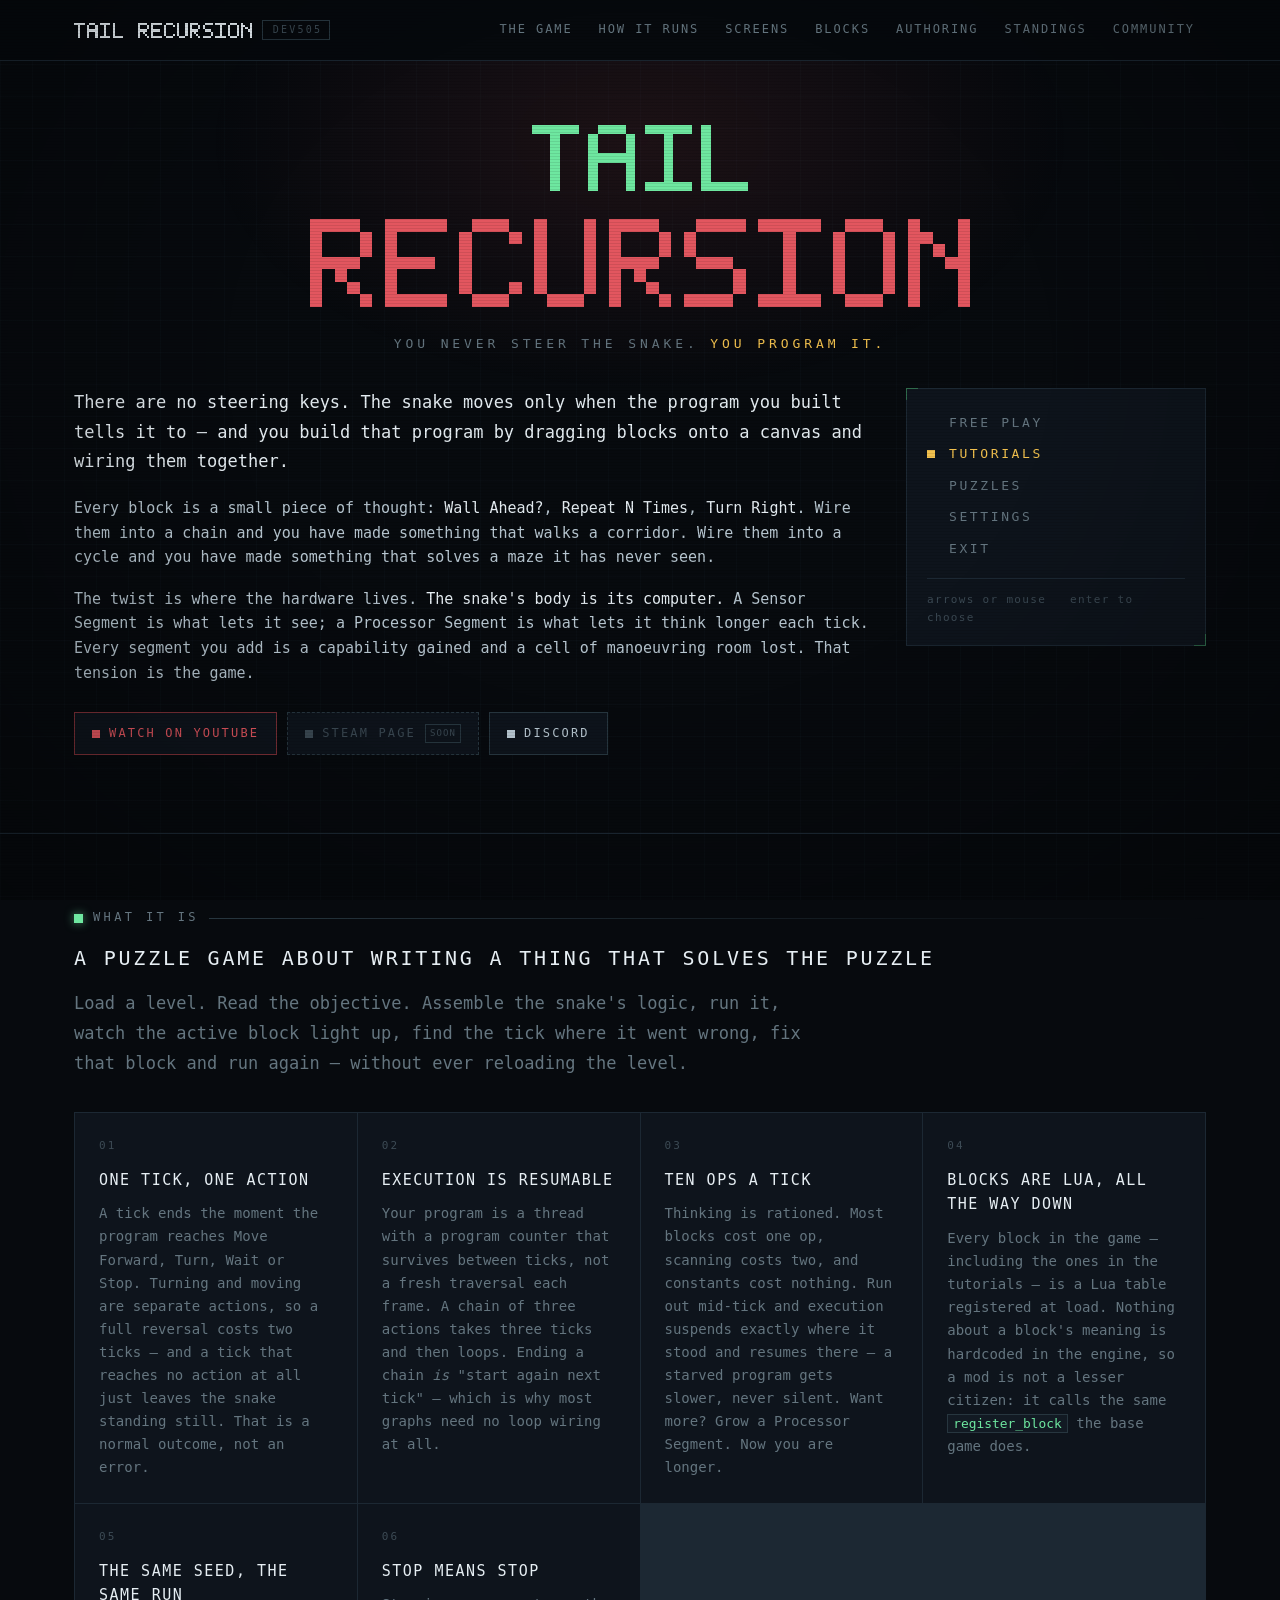
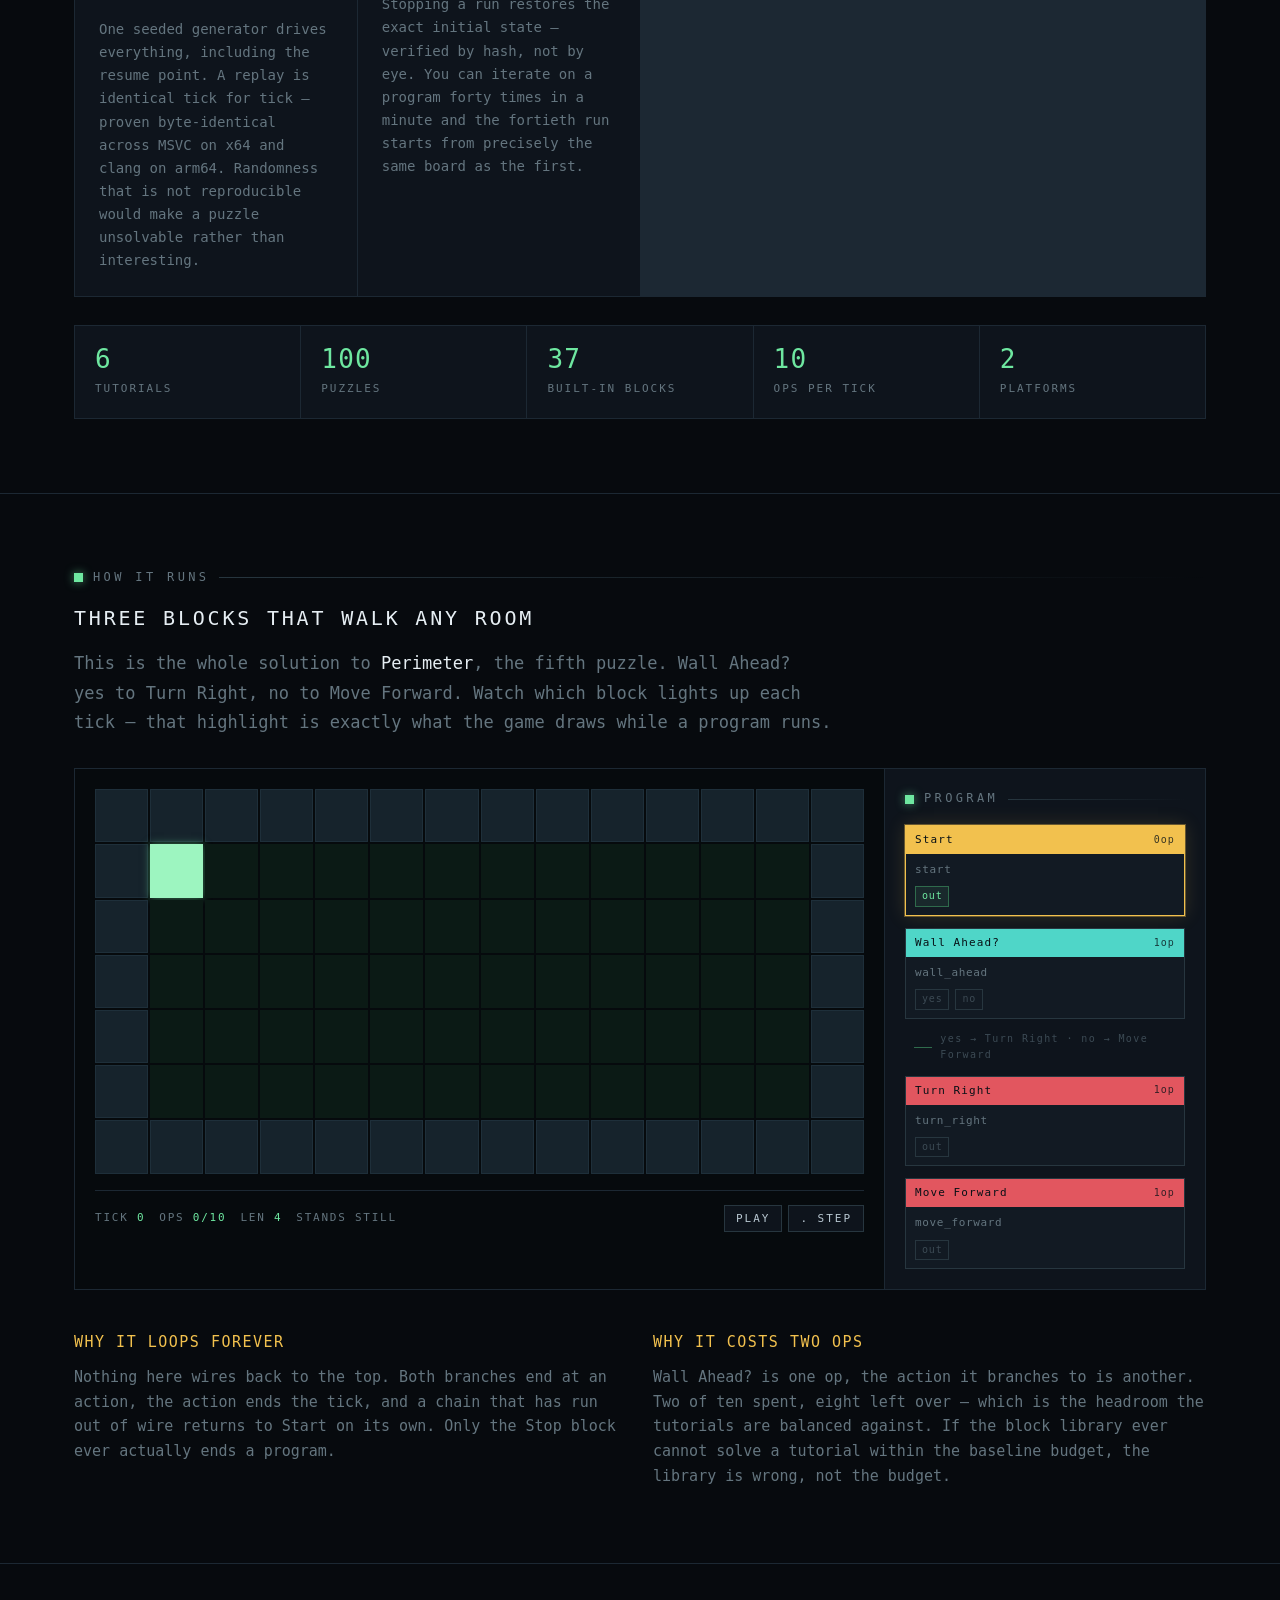
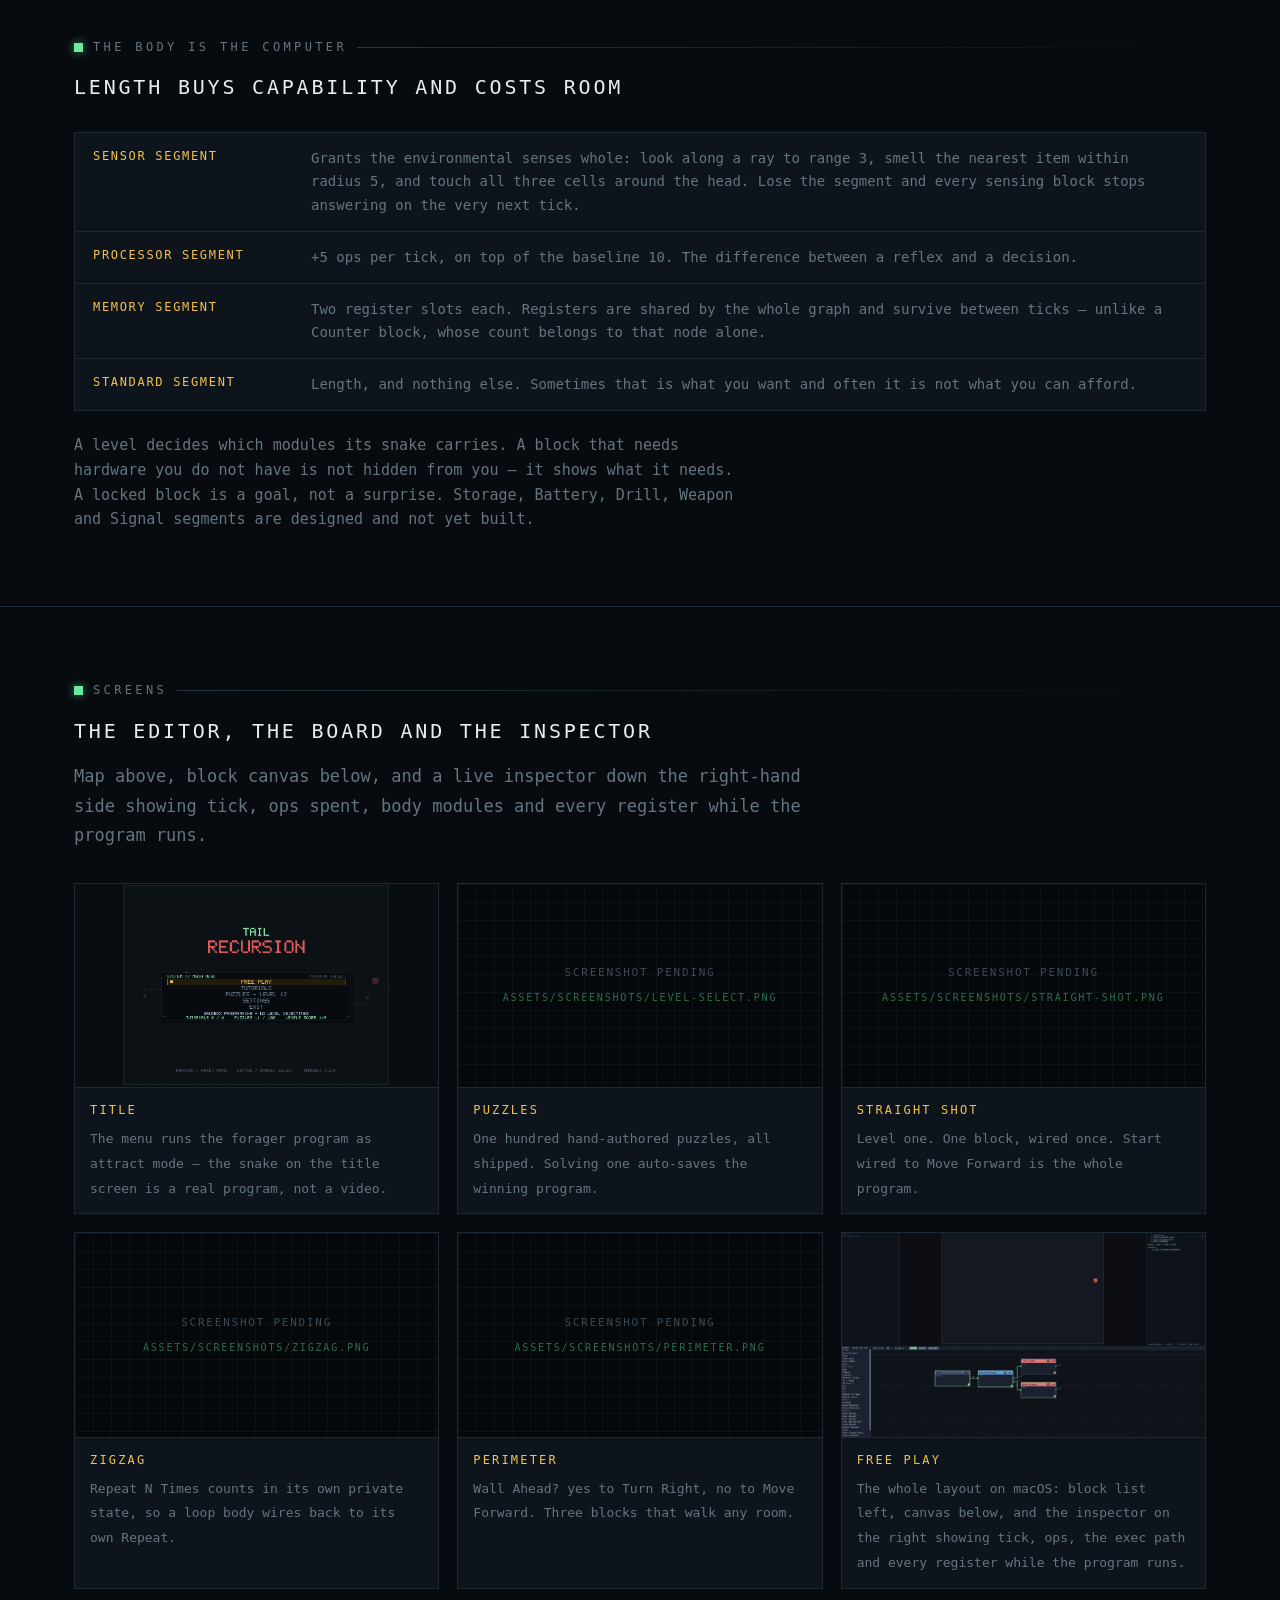
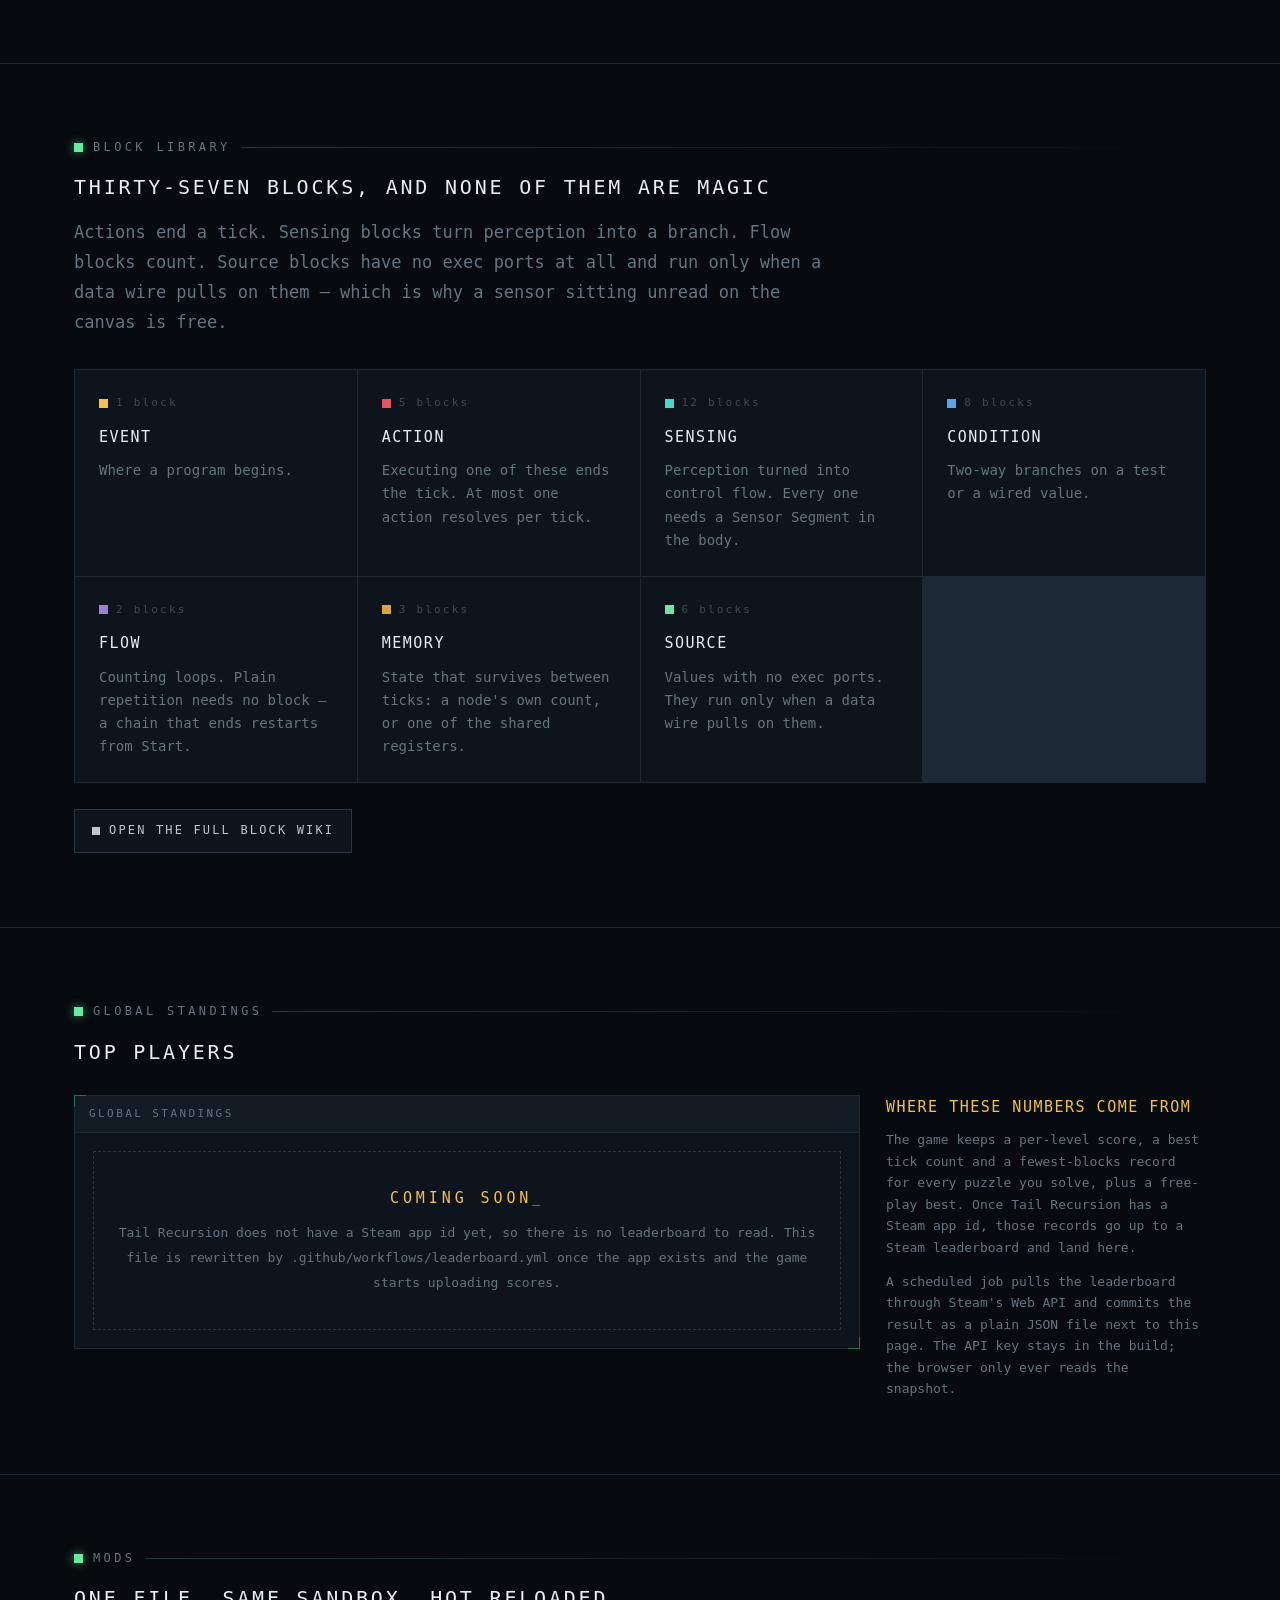
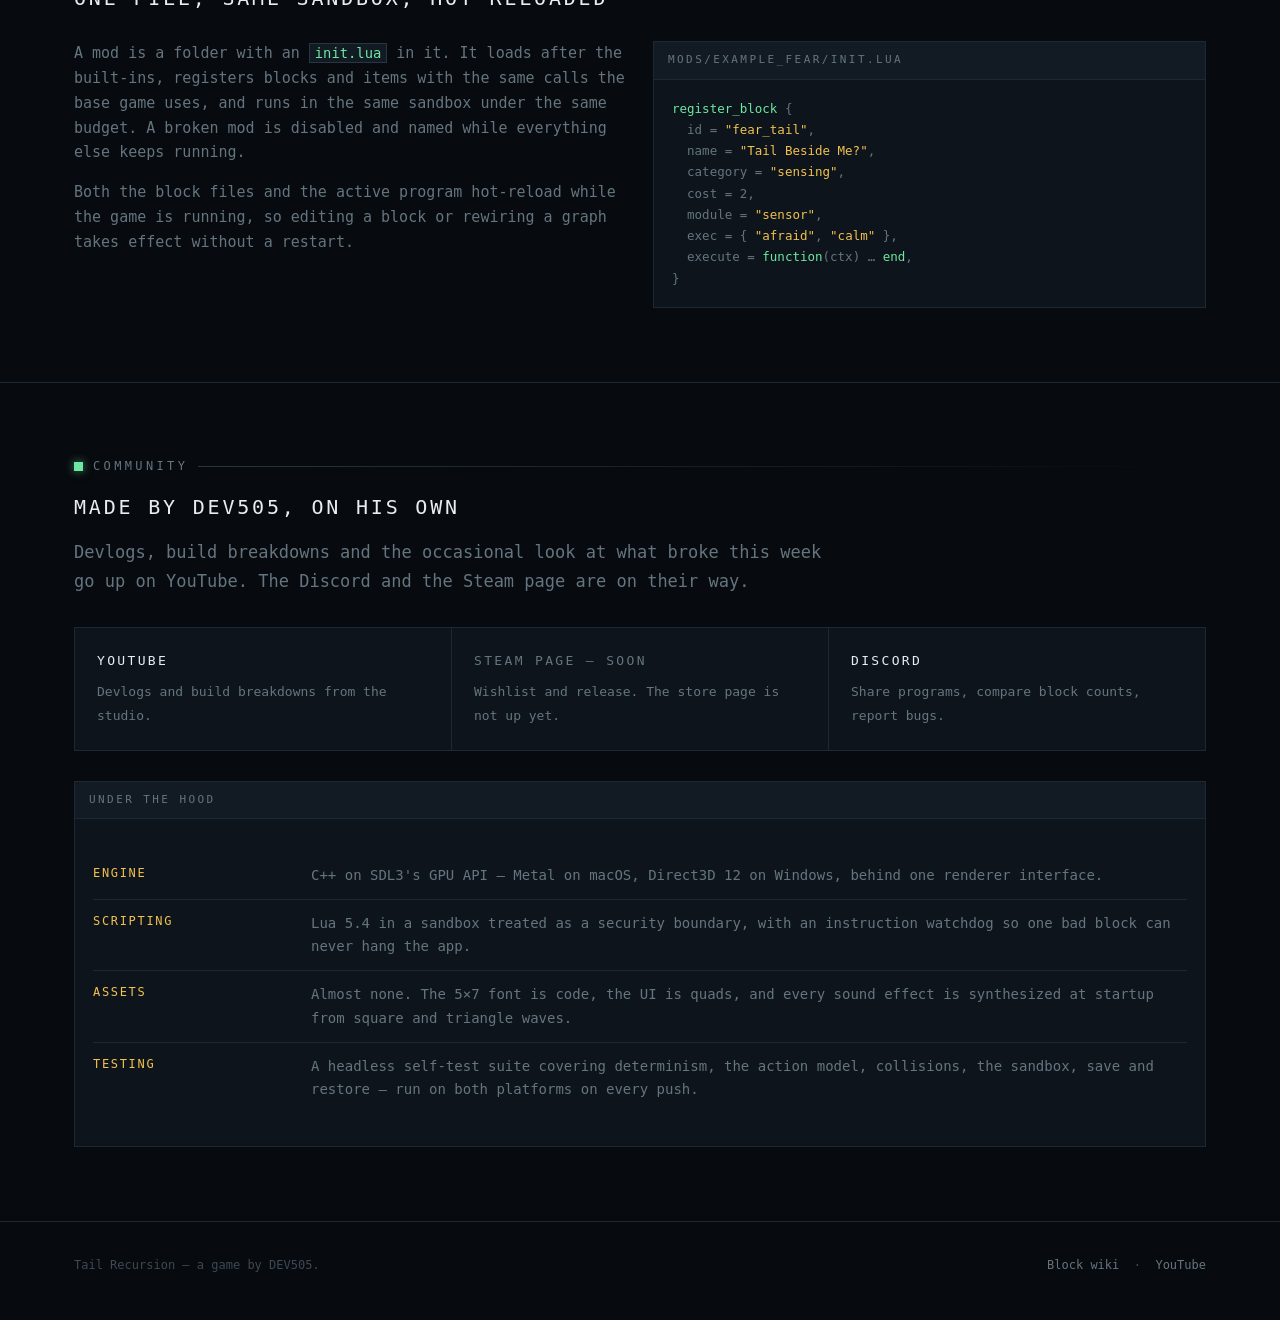
==== index.html @ 4d847df4 "Tail Recursion website Static site for the game, deployable to GitHub Pages with no build step.  - i" ====
<!doctype html>
<html lang="en">
<head>
<meta charset="utf-8">
<meta name="viewport" content="width=device-width, initial-scale=1">
<title>Tail Recursion — a snake game where you never steer</title>
<meta name="description" content="Tail Recursion is a grid puzzle game where you never steer the snake. You wire its program from blocks and it executes one tick at a time. 6 tutorials, 100 puzzles, free play. By DEV505.">
<meta name="theme-color" content="#070a0e">
<meta name="author" content="DEV505">

<meta property="og:type" content="website">
<meta property="og:site_name" content="Tail Recursion">
<meta property="og:locale" content="en">
<meta property="og:title" content="Tail Recursion">
<meta property="og:description" content="You never steer the snake. You program it — and its body is the computer that runs the program.">
<meta name="twitter:card" content="summary_large_image">
<meta name="twitter:title" content="Tail Recursion">
<meta name="twitter:description" content="You never steer the snake. You program it — and its body is the computer that runs the program.">

<!-- Canonical URL, og:url and JSON-LD are written by tools/build-seo.mjs at
     deploy time, from the URL GitHub Pages actually publishes to. -->
<!-- seo:start --><!-- seo:end -->

<link rel="icon" href="favicon.ico" sizes="16x16 32x32 48x48">
<link rel="apple-touch-icon" href="assets/icon-180.png">
<link rel="manifest" href="site.webmanifest">
<link rel="stylesheet" href="assets/css/site.css">
</head>
<body>

<a class="skip" href="#main">Skip to content</a>

<header class="top">
  <div class="wrap">
    <a class="brand" href="index.html" aria-label="Tail Recursion — home">
      <svg id="brandmark" role="img" aria-label="Tail Recursion"></svg>
      <span class="tag">DEV505</span>
    </a>
    <button class="menu-btn" id="menu-btn" aria-expanded="false" aria-controls="nav">MENU</button>
    <nav class="nav" id="nav">
      <a href="#game">The Game</a>
      <a href="#run">How It Runs</a>
      <a href="#screens">Screens</a>
      <a href="wiki.html">Blocks</a>
      <a href="authoring.html">Authoring</a>
      <a href="#standings">Standings</a>
      <a href="#community">Community</a>
    </nav>
  </div>
</header>

<main id="main">

<!-- ------------------------------------------------------------------ hero -->
<div class="hero">
  <div class="hero__glow"></div>
  <div class="wrap">
    <h1>
      <span class="vh">Tail Recursion — a snake game where you never steer</span>
      <svg class="wordmark" id="wordmark" aria-hidden="true"></svg>
    </h1>
    <p class="hero__tag">You never steer the snake. <span class="hl">You program it.</span></p>

    <div class="hero__grid">
      <div class="hero__pitch">
        <p class="lede">
          There are no steering keys. The snake moves only when the program you built
          tells it to — and you build that program by dragging blocks onto a canvas and
          wiring them together.
        </p>
        <p>
          Every block is a small piece of thought: <span class="hl">Wall Ahead?</span>,
          <span class="hl">Repeat N Times</span>, <span class="hl">Turn Right</span>. Wire them
          into a chain and you have made something that walks a corridor. Wire them into a
          cycle and you have made something that solves a maze it has never seen.
        </p>
        <p>
          The twist is where the hardware lives. <span class="hl">The snake's body is its
          computer.</span> A Sensor Segment is what lets it see; a Processor Segment is what
          lets it think longer each tick. Every segment you add is a capability gained and a
          cell of manoeuvring room lost. That tension is the game.
        </p>

        <div class="cta" id="cta"></div>
      </div>

      <aside class="panel panel--bracket attract" aria-label="Title screen menu">
        <ul id="attract-menu"></ul>
        <p class="attract__hint">arrows or mouse&nbsp;&nbsp;&nbsp;enter to choose</p>
      </aside>
    </div>
  </div>
</div>

<!-- ------------------------------------------------------------- the game -->
<section id="game">
  <div class="wrap">
    <p class="eyebrow">What it is</p>
    <h2>A puzzle game about writing a thing that solves the puzzle</h2>
    <p class="lede dim" style="max-width:74ch;margin-top:14px">
      Load a level. Read the objective. Assemble the snake's logic, run it, watch the active
      block light up, find the tick where it went wrong, fix that block and run again — without
      ever reloading the level.
    </p>

    <div class="cards" style="margin-top:34px">
      <article class="card">
        <span class="card__n">01</span>
        <h3>One tick, one action</h3>
        <p>
          A tick ends the moment the program reaches Move Forward, Turn, Wait or Stop. Turning
          and moving are separate actions, so a full reversal costs two ticks — and a tick that
          reaches no action at all just leaves the snake standing still. That is a normal
          outcome, not an error.
        </p>
      </article>
      <article class="card">
        <span class="card__n">02</span>
        <h3>Execution is resumable</h3>
        <p>
          Your program is a thread with a program counter that survives between ticks, not a
          fresh traversal each frame. A chain of three actions takes three ticks and then loops.
          Ending a chain <em>is</em> "start again next tick" — which is why most graphs need no
          loop wiring at all.
        </p>
      </article>
      <article class="card">
        <span class="card__n">03</span>
        <h3>Ten ops a tick</h3>
        <p>
          Thinking is rationed. Most blocks cost one op, scanning costs two, and constants cost
          nothing. Run out mid-tick and execution suspends exactly where it stood and resumes
          there — a starved program gets slower, never silent. Want more? Grow a Processor
          Segment. Now you are longer.
        </p>
      </article>
      <article class="card">
        <span class="card__n">04</span>
        <h3>Blocks are Lua, all the way down</h3>
        <p>
          Every block in the game — including the ones in the tutorials — is a Lua table
          registered at load. Nothing about a block's meaning is hardcoded in the engine, so a
          mod is not a lesser citizen: it calls the same <code>register_block</code> the base
          game does.
        </p>
      </article>
      <article class="card">
        <span class="card__n">05</span>
        <h3>The same seed, the same run</h3>
        <p>
          One seeded generator drives everything, including the resume point. A replay is
          identical tick for tick — proven byte-identical across MSVC on x64 and clang on
          arm64. Randomness that is not reproducible would make a puzzle unsolvable rather
          than interesting.
        </p>
      </article>
      <article class="card">
        <span class="card__n">06</span>
        <h3>Stop means stop</h3>
        <p>
          Stopping a run restores the exact initial state — verified by hash, not by eye. You
          can iterate on a program forty times in a minute and the fortieth run starts from
          precisely the same board as the first.
        </p>
      </article>
    </div>

    <div class="stats">
      <div class="stat"><b>6</b><span>Tutorials</span></div>
      <div class="stat"><b>100</b><span>Puzzles</span></div>
      <div class="stat"><b>37</b><span>Built-in blocks</span></div>
      <div class="stat"><b>10</b><span>Ops per tick</span></div>
      <div class="stat"><b>2</b><span>Platforms</span></div>
    </div>
  </div>
</section>

<!-- --------------------------------------------------------------- run it -->
<section id="run">
  <div class="wrap">
    <p class="eyebrow">How it runs</p>
    <h2>Three blocks that walk any room</h2>
    <p class="lede dim" style="max-width:74ch;margin-top:14px">
      This is the whole solution to <span class="hl">Perimeter</span>, the fifth puzzle. Wall
      Ahead? yes to Turn Right, no to Move Forward. Watch which block lights up each tick —
      that highlight is exactly what the game draws while a program runs.
    </p>

    <div class="demo" style="margin-top:30px">
      <div class="demo__stage">
        <div class="board" id="board" role="img" aria-label="A snake walking the inside edge of a walled room, one cell per tick"></div>
        <div class="demo__bar">
          <span>tick <b id="d-tick">0</b></span>
          <span>ops <b id="d-ops">0/10</b></span>
          <span>len <b id="d-len">4</b></span>
          <span id="d-act">stands still</span>
          <span class="demo__ctrl">
            <button class="btn" id="d-play" aria-label="Play or pause the demo">PAUSE</button>
            <button class="btn" id="d-step" aria-label="Advance one tick">. STEP</button>
          </span>
        </div>
      </div>
      <div class="demo__side">
        <p class="eyebrow" style="margin-bottom:16px">Program</p>
        <div class="chain" id="chain"></div>
      </div>
    </div>

    <div class="two" style="margin-top:40px">
      <div>
        <h3 class="amber">Why it loops forever</h3>
        <p class="dim" style="margin-top:10px">
          Nothing here wires back to the top. Both branches end at an action, the action ends
          the tick, and a chain that has run out of wire returns to Start on its own. Only the
          Stop block ever actually ends a program.
        </p>
      </div>
      <div>
        <h3 class="amber">Why it costs two ops</h3>
        <p class="dim" style="margin-top:10px">
          Wall Ahead? is one op, the action it branches to is another. Two of ten spent, eight
          left over — which is the headroom the tutorials are balanced against. If the block
          library ever cannot solve a tutorial within the baseline budget, the library is
          wrong, not the budget.
        </p>
      </div>
    </div>
  </div>
</section>

<!-- ---------------------------------------------------------------- world -->
<section id="world">
  <div class="wrap">
    <p class="eyebrow">The body is the computer</p>
    <h2>Length buys capability and costs room</h2>

    <dl class="rows" style="margin-top:28px">
      <div class="row">
        <dt>Sensor Segment</dt>
        <dd>Grants the environmental senses whole: look along a ray to range 3, smell the
          nearest item within radius 5, and touch all three cells around the head. Lose the
          segment and every sensing block stops answering on the very next tick.</dd>
      </div>
      <div class="row">
        <dt>Processor Segment</dt>
        <dd>+5 ops per tick, on top of the baseline 10. The difference between a reflex and a
          decision.</dd>
      </div>
      <div class="row">
        <dt>Memory Segment</dt>
        <dd>Two register slots each. Registers are shared by the whole graph and survive
          between ticks — unlike a Counter block, whose count belongs to that node alone.</dd>
      </div>
      <div class="row">
        <dt>Standard Segment</dt>
        <dd>Length, and nothing else. Sometimes that is what you want and often it is not what
          you can afford.</dd>
      </div>
    </dl>

    <p class="dim" style="margin-top:22px;max-width:74ch">
      A level decides which modules its snake carries. A block that needs hardware you do not
      have is not hidden from you — it shows what it needs. A locked block is a goal, not a
      surprise. Storage, Battery, Drill, Weapon and Signal segments are designed and not yet
      built.
    </p>
  </div>
</section>

<!-- --------------------------------------------------------------- screens -->
<section id="screens">
  <div class="wrap">
    <p class="eyebrow">Screens</p>
    <h2>The editor, the board and the inspector</h2>
    <p class="lede dim" style="max-width:74ch;margin-top:14px">
      Map above, block canvas below, and a live inspector down the right-hand side showing
      tick, ops spent, body modules and every register while the program runs.
    </p>

    <div class="shots" id="shots" style="margin-top:32px"></div>
  </div>
</section>

<!-- ---------------------------------------------------------------- blocks -->
<section id="blocks">
  <div class="wrap">
    <p class="eyebrow">Block library</p>
    <h2>Thirty-seven blocks, and none of them are magic</h2>
    <p class="lede dim" style="max-width:74ch;margin-top:14px">
      Actions end a tick. Sensing blocks turn perception into a branch. Flow blocks count.
      Source blocks have no exec ports at all and run only when a data wire pulls on them —
      which is why a sensor sitting unread on the canvas is free.
    </p>

    <div class="cards" id="cat-preview" style="margin-top:32px"></div>

    <div class="cta">
      <a class="btn" href="wiki.html"><span class="btn__dot"></span>Open the full block wiki</a>
    </div>
  </div>
</section>

<!-- ------------------------------------------------------------ standings -->
<section id="standings">
  <div class="wrap">
    <p class="eyebrow">Global standings</p>
    <h2>Top players</h2>

    <div class="board-wrap" style="margin-top:26px">
      <div class="panel panel--bracket">
        <div class="panel__head">
          <span id="lb-title">Leaderboard</span>
          <span id="lb-stamp" class="dim"></span>
        </div>
        <div class="panel__body" id="lb-body">
          <div class="lb-empty">
            <b>Coming soon<span class="blink">_</span></b>
            <span>Loading standings…</span>
          </div>
        </div>
      </div>

      <div>
        <h3 class="amber">Where these numbers come from</h3>
        <p class="dim" style="margin-top:10px;font-size:13px">
          The game keeps a per-level score, a best tick count and a fewest-blocks record for
          every puzzle you solve, plus a free-play best. Once Tail Recursion has a Steam app
          id, those records go up to a Steam leaderboard and land here.
        </p>
        <p class="dim" style="font-size:13px">
          A scheduled job pulls the leaderboard through Steam's Web API and commits the result
          as a plain JSON file next to this page. The API key stays in the build; the browser
          only ever reads the snapshot.
        </p>
      </div>
    </div>
  </div>
</section>

<!-- ------------------------------------------------------------------ mods -->
<section id="mods">
  <div class="wrap">
    <p class="eyebrow">Mods</p>
    <h2>One file, same sandbox, hot reloaded</h2>

    <div class="two" style="margin-top:26px">
      <div>
        <p class="dim">
          A mod is a folder with an <code>init.lua</code> in it. It loads after the built-ins,
          registers blocks and items with the same calls the base game uses, and runs in the
          same sandbox under the same budget. A broken mod is disabled and named while
          everything else keeps running.
        </p>
        <p class="dim">
          Both the block files and the active program hot-reload while the game is running, so
          editing a block or rewiring a graph takes effect without a restart.
        </p>
      </div>
      <div class="panel">
        <div class="panel__head"><span>mods/example_fear/init.lua</span></div>
        <div class="panel__body" style="font-size:12.5px;line-height:1.7;color:var(--text-dim)">
          <span class="green">register_block</span> {<br>
          &nbsp;&nbsp;id = <span class="amber">"fear_tail"</span>,<br>
          &nbsp;&nbsp;name = <span class="amber">"Tail Beside Me?"</span>,<br>
          &nbsp;&nbsp;category = <span class="amber">"sensing"</span>,<br>
          &nbsp;&nbsp;cost = 2,<br>
          &nbsp;&nbsp;module = <span class="amber">"sensor"</span>,<br>
          &nbsp;&nbsp;exec = { <span class="amber">"afraid"</span>, <span class="amber">"calm"</span> },<br>
          &nbsp;&nbsp;execute = <span class="green">function</span>(ctx) … <span class="green">end</span>,<br>
          }
        </div>
      </div>
    </div>
  </div>
</section>

<!-- ------------------------------------------------------------- community -->
<section id="community">
  <div class="wrap">
    <p class="eyebrow">Community</p>
    <h2>Made by DEV505, on his own</h2>
    <p class="lede dim" style="max-width:74ch;margin-top:14px">
      Devlogs, build breakdowns and the occasional look at what broke this week go up on
      YouTube. The Discord and the Steam page are on their way.
    </p>

    <div class="links" id="links" style="margin-top:30px"></div>

    <div class="panel" style="margin-top:30px">
      <div class="panel__head"><span>Under the hood</span></div>
      <div class="panel__body">
        <dl class="rows rows--plain">
          <div class="row">
            <dt>Engine</dt><dd>C++ on SDL3's GPU API — Metal on macOS, Direct3D 12 on Windows,
            behind one renderer interface.</dd>
          </div>
          <div class="row">
            <dt>Scripting</dt><dd>Lua 5.4 in a sandbox treated as a security boundary, with an
            instruction watchdog so one bad block can never hang the app.</dd>
          </div>
          <div class="row">
            <dt>Assets</dt><dd>Almost none. The 5&times;7 font is code, the UI is quads, and
            every sound effect is synthesized at startup from square and triangle waves.</dd>
          </div>
          <div class="row">
            <dt>Testing</dt><dd>A headless self-test suite covering determinism, the action
            model, collisions, the sandbox, save and restore — run on both platforms on every
            push.</dd>
          </div>
        </dl>
      </div>
    </div>
  </div>
</section>

</main>

<footer>
  <div class="wrap">
    <span>Tail Recursion &mdash; a game by DEV505.</span>
    <span><a href="wiki.html">Block wiki</a> &nbsp;·&nbsp; <a href="https://www.youtube.com/@devisv505" rel="noopener">YouTube</a></span>
  </div>
</footer>

<script src="assets/js/config.js"></script>
<script src="assets/js/pixel.js"></script>
<script src="assets/js/site.js"></script>
<script src="assets/js/demo.js"></script>
<script src="assets/js/leaderboard.js"></script>
</body>
</html>
---- assets/css/site.css ----
/* Tail Recursion — site styles.
 *
 * Everything here is written against the game's own look: a dark terminal,
 * hard 1px borders, no rounded corners, a 5x7 pixel font for display type and
 * a monospace stack for everything else. Colours are lifted from the running
 * game — block header colours in particular are the same per category.
 */

:root {
  --bg:          #070a0e;
  --bg-2:        #0a0f15;
  --panel:       #0e141c;
  --panel-2:     #121a23;
  --panel-3:     #16202b;
  --line:        #1c2833;
  --line-2:      #27363f;

  --text:        #b8c7d1;
  --text-bright: #e6eef3;
  --text-dim:    #64757f;
  --text-faint:  #3c4a54;

  --green:       #6ee7a0;
  --green-dim:   #2f6b4c;
  --red:         #e2565f;
  --red-dim:     #7a2f36;
  --amber:       #f2c14e;
  --blue:        #58a6e8;
  --cyan:        #4fd6c8;
  --violet:      #9b7fd4;
  --gold:        #d9a441;

  --mono: ui-monospace, "Cascadia Mono", "Cascadia Code", Consolas,
          "DejaVu Sans Mono", "Liberation Mono", Menlo, monospace;

  --measure: 1180px;
  --gut: 24px;
}

/* ------------------------------------------------------------------ reset */

*, *::before, *::after { box-sizing: border-box; }

html { scroll-behavior: smooth; scroll-padding-top: 76px; }
@media (prefers-reduced-motion: reduce) { html { scroll-behavior: auto; } }

body {
  margin: 0;
  background: var(--bg);
  color: var(--text);
  font-family: var(--mono);
  font-size: 15px;
  line-height: 1.65;
  -webkit-font-smoothing: antialiased;
  overflow-x: hidden;
}

img { max-width: 100%; display: block; }
a { color: var(--green); text-decoration: none; }
a:hover { color: var(--text-bright); }
a:focus-visible, button:focus-visible, [tabindex]:focus-visible {
  outline: 2px solid var(--amber);
  outline-offset: 2px;
}

/* The faint grid the game draws behind its editor canvas. */
body::before {
  content: "";
  position: fixed;
  inset: 0;
  pointer-events: none;
  z-index: 0;
  background-image:
    linear-gradient(to right,  rgba(120, 180, 200, .028) 1px, transparent 1px),
    linear-gradient(to bottom, rgba(120, 180, 200, .028) 1px, transparent 1px);
  background-size: 32px 32px;
}

/* Scanlines + vignette. Subtle enough to read through. */
body::after {
  content: "";
  position: fixed;
  inset: 0;
  pointer-events: none;
  z-index: 900;
  background:
    repeating-linear-gradient(to bottom,
      rgba(0, 0, 0, .16) 0px, rgba(0, 0, 0, .16) 1px,
      transparent 1px, transparent 3px),
    radial-gradient(ellipse at 50% 40%, transparent 45%, rgba(0, 0, 0, .55) 100%);
  opacity: .55;
}

.wrap {
  width: 100%;
  max-width: var(--measure);
  margin: 0 auto;
  padding: 0 var(--gut);
  position: relative;
  z-index: 1;
}

.skip {
  position: absolute; left: -9999px;
  background: var(--amber); color: #000; padding: 8px 14px; z-index: 1000;
}
.skip:focus { left: 12px; top: 12px; }

/* ------------------------------------------------------------------- type */

h1, h2, h3, h4 {
  font-weight: 400;
  letter-spacing: .14em;
  text-transform: uppercase;
  color: var(--text-bright);
  margin: 0;
}

h1 { font-size: 22px; }
h2 { font-size: 20px; }
h3 { font-size: 15px; letter-spacing: .1em; }

/* Readable by a screen reader and a crawler, invisible on screen. Used for the
 * page's real <h1> where the visible heading is a drawn wordmark. */
.vh {
  position: absolute;
  width: 1px; height: 1px;
  margin: -1px; padding: 0;
  overflow: hidden;
  clip: rect(0 0 0 0);
  clip-path: inset(50%);
  white-space: nowrap;
  border: 0;
}

p { margin: 0 0 1em; }
p:last-child { margin-bottom: 0; }

.lede { font-size: 17px; line-height: 1.75; color: var(--text); }
.dim  { color: var(--text-dim); }
.hl   { color: var(--text-bright); }
.green { color: var(--green); }
.red   { color: var(--red); }
.amber { color: var(--amber); }

code, .kbd {
  font-family: var(--mono);
  background: var(--panel-2);
  border: 1px solid var(--line-2);
  padding: 1px 5px;
  color: var(--green);
  font-size: .92em;
}
.kbd { color: var(--amber); }

/* Section label, drawn like a panel title in the game's HUD. */
.eyebrow {
  display: flex;
  align-items: center;
  gap: 10px;
  font-size: 12px;
  letter-spacing: .28em;
  text-transform: uppercase;
  color: var(--text-dim);
  margin-bottom: 14px;
}
.eyebrow::before {
  content: "";
  width: 9px; height: 9px;
  background: var(--green);
  flex: none;
  box-shadow: 0 0 10px rgba(110, 231, 160, .6);
}
.eyebrow::after {
  content: "";
  flex: 1;
  height: 1px;
  background: linear-gradient(to right, var(--line-2), transparent);
}

/* ----------------------------------------------------------------- header */

.top {
  position: sticky;
  top: 0;
  z-index: 500;
  background: rgba(7, 10, 14, .92);
  backdrop-filter: blur(6px);
  border-bottom: 1px solid var(--line);
}

.top .wrap {
  display: flex;
  align-items: center;
  gap: 20px;
  height: 60px;
}

.brand { display: flex; align-items: center; gap: 10px; flex: none; }
.brand svg { height: 15px; width: auto; }
.brand .tag {
  font-size: 10px; letter-spacing: .22em; color: var(--text-faint);
  border-left: 1px solid var(--line-2); padding-left: 10px;
}

.nav { display: flex; gap: 4px; margin-left: auto; flex-wrap: wrap; }
.nav a {
  color: var(--text-dim);
  font-size: 12px;
  letter-spacing: .16em;
  text-transform: uppercase;
  padding: 6px 10px;
  border: 1px solid transparent;
}
.nav a:hover { color: var(--text-bright); border-color: var(--line-2); background: var(--panel); }
.nav a[aria-current="page"] { color: var(--amber); border-color: var(--line-2); }

.menu-btn {
  display: none;
  margin-left: auto;
  background: var(--panel);
  border: 1px solid var(--line-2);
  color: var(--text);
  font-family: var(--mono);
  font-size: 12px;
  letter-spacing: .14em;
  padding: 7px 12px;
  cursor: pointer;
}

/* ----------------------------------------------------------------- panels */

.panel {
  background: var(--panel);
  border: 1px solid var(--line);
  position: relative;
}

/* The bracket corners the game draws on level tiles. */
.panel--bracket::before,
.panel--bracket::after {
  content: "";
  position: absolute;
  width: 12px; height: 12px;
  border: 1px solid var(--green-dim);
  pointer-events: none;
}
.panel--bracket::before { top: -1px; left: -1px; border-right: 0; border-bottom: 0; }
.panel--bracket::after  { bottom: -1px; right: -1px; border-left: 0; border-top: 0; }

.panel__head {
  display: flex;
  align-items: center;
  justify-content: space-between;
  gap: 12px;
  padding: 9px 14px;
  border-bottom: 1px solid var(--line);
  background: var(--panel-2);
  font-size: 11px;
  letter-spacing: .22em;
  text-transform: uppercase;
  color: var(--text-dim);
}
.panel__body { padding: 18px; }

section { padding: 74px 0; position: relative; }
section + section { border-top: 1px solid var(--line); }

/* ------------------------------------------------------------------- hero */

.hero {
  padding: 64px 0 78px;
  border-bottom: 1px solid var(--line);
  position: relative;
  overflow: hidden;
}

.hero__glow {
  position: absolute;
  top: -180px; left: 50%;
  width: 900px; height: 520px;
  transform: translateX(-50%);
  background: radial-gradient(ellipse, rgba(226, 86, 95, .10), transparent 68%);
  pointer-events: none;
}

.wordmark { width: 100%; max-width: 660px; margin: 0 auto 26px; display: block; }
.wordmark .t { fill: var(--green); }
.wordmark .r { fill: var(--red); }

.hero__tag {
  text-align: center;
  font-size: 13px;
  letter-spacing: .3em;
  text-transform: uppercase;
  color: var(--text-dim);
  margin-bottom: 34px;
}
.hero__tag .hl { color: var(--amber); }

.hero__grid {
  display: grid;
  grid-template-columns: 1fr 300px;
  gap: 34px;
  align-items: start;
}

.hero__pitch p { margin-bottom: 1.1em; }
.hero__pitch .lede:first-child { color: var(--text-bright); }

/* Attract-mode menu, echoing the title screen. */
.attract { padding: 18px 20px; }
.attract li {
  list-style: none;
  font-size: 13px;
  letter-spacing: .2em;
  color: var(--text-dim);
  padding: 5px 0 5px 22px;
  position: relative;
}
.attract li[data-on] { color: var(--amber); }
.attract li[data-on]::before {
  content: "";
  position: absolute; left: 0; top: 50%;
  width: 8px; height: 8px;
  margin-top: -4px;
  background: var(--amber);
}
.attract ul { margin: 0; padding: 0; }
.attract__hint {
  margin-top: 14px; padding-top: 12px;
  border-top: 1px solid var(--line);
  font-size: 11px; letter-spacing: .12em; color: var(--text-faint);
}

/* ---------------------------------------------------------------- buttons */

.cta { display: flex; flex-wrap: wrap; gap: 10px; margin-top: 26px; }

.btn {
  display: inline-flex;
  align-items: center;
  gap: 9px;
  border: 1px solid var(--line-2);
  background: var(--panel);
  color: var(--text);
  font-family: var(--mono);
  font-size: 12px;
  letter-spacing: .18em;
  text-transform: uppercase;
  padding: 11px 17px;
  cursor: pointer;
  transition: background .12s, border-color .12s, color .12s;
}
.btn:hover { background: var(--panel-3); border-color: var(--text-dim); color: var(--text-bright); }
.btn__dot { width: 8px; height: 8px; background: currentColor; flex: none; }

.btn--yt { border-color: var(--red-dim); color: var(--red); }
.btn--yt:hover { background: rgba(226, 86, 95, .1); border-color: var(--red); color: #ff8189; }

.btn--soon {
  color: var(--text-faint);
  border-style: dashed;
  cursor: default;
}
.btn--soon:hover { background: var(--panel); border-color: var(--line-2); color: var(--text-faint); }
.btn--soon .btn__dot { background: var(--text-faint); }
.btn--soon::after {
  content: "SOON";
  font-size: 9px;
  letter-spacing: .12em;
  border: 1px solid var(--line-2);
  padding: 1px 4px;
  color: var(--text-faint);
}

/* ------------------------------------------------------------------ cards */

.cards {
  display: grid;
  grid-template-columns: repeat(auto-fit, minmax(280px, 1fr));
  gap: 1px;
  background: var(--line);
  border: 1px solid var(--line);
}
.card { background: var(--panel); padding: 24px; }
.card h3 { margin-bottom: 10px; color: var(--text-bright); }
.card p { color: var(--text-dim); font-size: 14px; }
.card__n {
  font-size: 11px; letter-spacing: .2em; color: var(--text-faint);
  display: block; margin-bottom: 12px;
}

.stats {
  display: grid;
  grid-template-columns: repeat(auto-fit, minmax(150px, 1fr));
  gap: 1px;
  background: var(--line);
  border: 1px solid var(--line);
  margin-top: 28px;
}
.stat { background: var(--panel); padding: 18px 20px; }
.stat b {
  display: block;
  font-size: 26px;
  font-weight: 400;
  color: var(--green);
  letter-spacing: .05em;
  line-height: 1.2;
}
.stat span { font-size: 11px; letter-spacing: .18em; text-transform: uppercase; color: var(--text-dim); }

/* ------------------------------------------------------------------- demo */

.demo {
  display: grid;
  grid-template-columns: 1fr 320px;
  gap: 1px;
  background: var(--line);
  border: 1px solid var(--line);
}
.demo__stage { background: #060a0d; padding: 20px; }
.demo__side  { background: var(--panel); padding: 20px; }

.board {
  display: grid;
  gap: 2px;
  margin: 0 auto;
  width: 100%;
  aspect-ratio: 14 / 7;
}
.cell { background: #0b1a15; border: 1px solid transparent; }
.cell[data-k="wall"]  { background: #16232c; border-color: #1e2f3a; }
.cell[data-k="body"]  { background: #3fae7a; }
.cell[data-k="head"]  { background: #9df5c0; box-shadow: 0 0 8px rgba(110, 231, 160, .5); }
.cell[data-k="apple"] { background: #e2565f; }

.demo__bar {
  display: flex; flex-wrap: wrap; align-items: center; gap: 14px;
  margin-top: 16px; padding-top: 14px;
  border-top: 1px solid var(--line);
  font-size: 11px; letter-spacing: .16em; text-transform: uppercase; color: var(--text-dim);
}
.demo__bar b { color: var(--green); font-weight: 400; }
.demo__ctrl { display: flex; gap: 6px; margin-left: auto; }
.demo__ctrl .btn { padding: 6px 11px; font-size: 11px; }

/* Node chain: the same header-coloured blocks the editor draws. */
.chain { display: flex; flex-direction: column; gap: 12px; }

.node {
  border: 1px solid var(--line-2);
  background: var(--panel-2);
  transition: border-color .12s, box-shadow .12s, transform .12s;
}
.node__head {
  display: flex; align-items: center; justify-content: space-between; gap: 8px;
  padding: 5px 9px;
  font-size: 11px;
  letter-spacing: .1em;
  color: #071016;
  background: var(--text-dim);
}
.node__cost { font-size: 10px; opacity: .78; }
.node__body { padding: 7px 9px; font-size: 11px; color: var(--text-dim); letter-spacing: .06em; }
.node__ports { display: flex; gap: 6px; flex-wrap: wrap; padding: 0 9px 8px; }
.node__port {
  font-size: 10px; letter-spacing: .08em;
  border: 1px solid var(--line-2);
  padding: 1px 6px;
  color: var(--text-faint);
}
.node__port[data-taken] { color: var(--green); border-color: var(--green-dim); background: rgba(110, 231, 160, .07); }

.node[data-live] {
  border-color: var(--amber);
  box-shadow: 0 0 0 1px rgba(242, 193, 78, .35), 0 0 18px rgba(242, 193, 78, .16);
}

.node--action   .node__head { background: var(--red); }
.node--sensing  .node__head { background: var(--cyan); }
.node--condition .node__head { background: var(--blue); }
.node--flow     .node__head { background: var(--violet); }
.node--memory   .node__head { background: var(--gold); }
.node--source   .node__head { background: var(--green); }
.node--event    .node__head { background: var(--amber); }

.wirelink {
  display: flex; align-items: center; gap: 8px;
  font-size: 10px; letter-spacing: .14em; color: var(--text-faint);
  padding-left: 9px;
}
.wirelink::before { content: ""; width: 20px; height: 1px; background: var(--green-dim); }

/* ------------------------------------------------------------ screenshots */

.shots {
  display: grid;
  grid-template-columns: repeat(auto-fit, minmax(300px, 1fr));
  gap: 18px;
}
.shot { border: 1px solid var(--line); background: var(--panel); }
.shot__frame {
  position: relative;
  aspect-ratio: 16 / 9;
  background: #05080b;
  overflow: hidden;
  border: 0;
  border-bottom: 1px solid var(--line);
  padding: 0;
  margin: 0;
  width: 100%;
  display: block;
  font: inherit;
  color: inherit;
  cursor: default;
}
/* Enabled only once the PNG actually decodes — a placeholder has nothing to
 * open. */
.shot__frame:not(:disabled) { cursor: zoom-in; }
.shot__frame:not(:disabled):hover img { transform: scale(1.03); }
.shot__frame img { transition: transform .18s ease; }
@media (prefers-reduced-motion: reduce) {
  .shot__frame img { transition: none; }
  .shot__frame:not(:disabled):hover img { transform: none; }
}
.shot__frame img { width: 100%; height: 100%; object-fit: cover; object-position: center; }
.shot__cap { padding: 13px 15px; }
.shot__cap b {
  display: block; font-weight: 400; font-size: 12px;
  letter-spacing: .18em; text-transform: uppercase; color: var(--amber); margin-bottom: 5px;
}
.shot__cap span { font-size: 13px; color: var(--text-dim); line-height: 1.55; }

/* Shown when the PNG is not there yet. */
.shot__miss {
  position: absolute; inset: 0;
  display: flex; flex-direction: column; align-items: center; justify-content: center;
  gap: 8px;
  color: var(--text-faint);
  font-size: 11px; letter-spacing: .16em; text-transform: uppercase;
  background-image:
    linear-gradient(to right,  rgba(120, 180, 200, .05) 1px, transparent 1px),
    linear-gradient(to bottom, rgba(120, 180, 200, .05) 1px, transparent 1px);
  background-size: 18px 18px;
  text-align: center; padding: 16px;
}
.shot__miss code { background: transparent; border: 0; color: var(--green-dim); padding: 0; }

/* -------------------------------------------------------------- lightbox */

.lightbox {
  position: fixed;
  inset: 0;
  z-index: 1000;
  background: rgba(4, 6, 9, .95);
  display: flex;
  align-items: center;
  justify-content: center;
  padding: 20px;
}
.lightbox[hidden] { display: none; }

.lightbox__frame {
  display: flex;
  flex-direction: column;
  max-width: min(1600px, 96vw);
  max-height: 94vh;
  border: 1px solid var(--line-2);
  background: var(--panel);
}

.lightbox__img {
  display: block;
  max-width: 100%;
  max-height: calc(94vh - 104px);
  width: auto;
  object-fit: contain;
  background: #05080b;
  image-rendering: pixelated;   /* it is pixel art; do not smooth it */
}

.lightbox__bar {
  display: flex;
  align-items: center;
  gap: 14px;
  flex-wrap: wrap;
  padding: 11px 15px;
  border-top: 1px solid var(--line);
  background: var(--panel-2);
}
.lightbox__title {
  font-size: 12px;
  letter-spacing: .18em;
  text-transform: uppercase;
  color: var(--amber);
  flex: none;
}
.lightbox__cap { font-size: 13px; color: var(--text-dim); flex: 1 1 260px; min-width: 0; }
.lightbox__ctrl { display: flex; gap: 6px; margin-left: auto; flex: none; }
.lightbox__ctrl .btn { padding: 6px 11px; font-size: 11px; }
.lightbox__ctrl .btn[disabled] { opacity: .35; cursor: default; }
.lightbox__hint {
  width: 100%;
  font-size: 10px;
  letter-spacing: .14em;
  color: var(--text-faint);
  text-transform: uppercase;
}

/* ------------------------------------------------------------ leaderboard */

.board-wrap { display: grid; grid-template-columns: 1fr 320px; gap: 26px; align-items: start; }

table.lb { width: 100%; border-collapse: collapse; font-size: 13px; }
table.lb th {
  text-align: left;
  font-weight: 400;
  font-size: 10px;
  letter-spacing: .2em;
  text-transform: uppercase;
  color: var(--text-faint);
  border-bottom: 1px solid var(--line-2);
  padding: 0 10px 8px;
}
table.lb td { padding: 8px 10px; border-bottom: 1px solid var(--line); color: var(--text); }
table.lb tr:hover td { background: var(--panel-2); }
table.lb .rank { color: var(--text-dim); width: 56px; }
table.lb tr:nth-child(1) .rank { color: var(--amber); }
table.lb tr:nth-child(2) .rank { color: #c9d4da; }
table.lb tr:nth-child(3) .rank { color: #b3763c; }
table.lb .score { text-align: right; color: var(--green); }

.lb-empty {
  border: 1px dashed var(--line-2);
  padding: 34px 24px;
  text-align: center;
  color: var(--text-dim);
}
.lb-empty b {
  display: block;
  font-weight: 400;
  letter-spacing: .26em;
  text-transform: uppercase;
  color: var(--amber);
  margin-bottom: 10px;
}
.lb-empty span { font-size: 13px; }

.blink { animation: blink 1.1s steps(1) infinite; }
@keyframes blink { 50% { opacity: 0; } }
@media (prefers-reduced-motion: reduce) { .blink { animation: none; } }

/* ------------------------------------------------------------------- wiki */

.wiki { display: grid; grid-template-columns: 232px 1fr; gap: 28px; align-items: start; }

.wiki__side { position: sticky; top: 76px; }
.wiki__side .panel__body { padding: 12px; }

.filter {
  width: 100%;
  background: var(--bg-2);
  border: 1px solid var(--line-2);
  color: var(--text-bright);
  font-family: var(--mono);
  font-size: 13px;
  padding: 9px 11px;
  margin-bottom: 12px;
}
.filter::placeholder { color: var(--text-faint); }

.catlist { list-style: none; margin: 0; padding: 0; }
.catlist button {
  width: 100%;
  display: flex; align-items: center; gap: 9px;
  background: transparent;
  border: 1px solid transparent;
  color: var(--text-dim);
  font-family: var(--mono);
  font-size: 12px;
  letter-spacing: .12em;
  text-transform: uppercase;
  padding: 7px 9px;
  cursor: pointer;
  text-align: left;
}
.catlist button:hover { background: var(--panel-2); color: var(--text-bright); }
.catlist button[aria-pressed="true"] { border-color: var(--line-2); background: var(--panel-2); color: var(--text-bright); }
.catlist .swatch { width: 9px; height: 9px; flex: none; background: var(--text-dim); }
.catlist .n { margin-left: auto; color: var(--text-faint); font-size: 11px; }

.swatch--red { background: var(--red); }
.swatch--cyan { background: var(--cyan); }
.swatch--blue { background: var(--blue); }
.swatch--violet { background: var(--violet); }
.swatch--gold { background: var(--gold); }
.swatch--green { background: var(--green); }
.swatch--amber { background: var(--amber); }

.blocklist { display: grid; gap: 14px; }

.bk { border: 1px solid var(--line); background: var(--panel); }
.bk__head {
  display: flex; align-items: center; gap: 10px;
  padding: 8px 13px;
  background: var(--panel-2);
  border-bottom: 1px solid var(--line);
  flex-wrap: wrap;
}
.bk__name { color: var(--text-bright); letter-spacing: .1em; font-size: 14px; }
.bk__id { color: var(--text-faint); font-size: 11px; }
.bk__tags { margin-left: auto; display: flex; gap: 6px; flex-wrap: wrap; }

.tag {
  font-size: 10px;
  letter-spacing: .12em;
  text-transform: uppercase;
  border: 1px solid var(--line-2);
  padding: 1px 7px;
  color: var(--text-dim);
  white-space: nowrap;
}
.tag--cost { color: var(--amber); border-color: rgba(242, 193, 78, .35); }
.tag--free { color: var(--green); border-color: var(--green-dim); }
.tag--mod  { color: var(--violet); border-color: rgba(155, 127, 212, .4); }
.tag--sensor { color: var(--cyan); border-color: rgba(79, 214, 200, .35); }
.tag--terminal { color: var(--red); border-color: var(--red-dim); }

.bk__stripe { height: 3px; background: var(--text-dim); }
.bk__body { padding: 15px 16px; }
.bk__desc { color: var(--text); font-size: 14px; margin-bottom: 0; }

.bk__note {
  margin-top: 13px;
  border-left: 2px solid var(--line-2);
  padding: 2px 0 2px 12px;
  color: var(--text-dim);
  font-size: 13px;
}

.ports { display: grid; grid-template-columns: repeat(auto-fit, minmax(190px, 1fr)); gap: 14px; margin-top: 15px; }
.ports h4 {
  font-size: 10px; letter-spacing: .2em; color: var(--text-faint); margin-bottom: 7px;
}
.ports ul { list-style: none; margin: 0; padding: 0; display: grid; gap: 5px; }
.ports li { font-size: 12px; color: var(--text-dim); display: flex; gap: 7px; align-items: baseline; }
.ports li b { font-weight: 400; color: var(--text); }
.ports li i { font-style: normal; color: var(--text-faint); }
.ports li::before { content: "·"; color: var(--text-faint); }

.no-hits { padding: 40px; text-align: center; color: var(--text-dim); border: 1px dashed var(--line-2); }

/* ------------------------------------------------------------------ code */

pre.code {
  margin: 16px 0;
  padding: 14px 16px;
  background: var(--bg-2);
  border: 1px solid var(--line-2);
  border-left: 2px solid var(--green-dim);
  font-family: var(--mono);
  font-size: 12.5px;
  line-height: 1.65;
  color: var(--text);
  /* Wide samples scroll inside their own box; the page never does. */
  overflow-x: auto;
  white-space: pre;
  tab-size: 2;
}
pre.code b { font-weight: 400; }

.tok-comment { color: var(--text-faint); font-style: italic; }
.tok-string  { color: var(--amber); }
.tok-keyword { color: var(--green); }
.tok-number  { color: var(--cyan); }
.tok-key     { color: var(--blue); }

.code-label {
  display: flex;
  justify-content: space-between;
  gap: 12px;
  font-size: 10px;
  letter-spacing: .2em;
  text-transform: uppercase;
  color: var(--text-faint);
  margin: 22px 0 -8px;
}

/* ------------------------------------------------------------------- api */

.api-wrap { overflow-x: auto; margin: 16px 0; }

table.api {
  width: 100%;
  min-width: 560px;
  border-collapse: collapse;
  font-size: 13px;
}
table.api th {
  text-align: left;
  font-weight: 400;
  font-size: 10px;
  letter-spacing: .2em;
  text-transform: uppercase;
  color: var(--text-faint);
  border-bottom: 1px solid var(--line-2);
  padding: 0 12px 8px;
  white-space: nowrap;
}
table.api td {
  padding: 9px 12px;
  border-bottom: 1px solid var(--line);
  color: var(--text-dim);
  vertical-align: top;
}
table.api tr:hover td { background: var(--panel-2); }
table.api td:first-child {
  color: var(--green);
  white-space: nowrap;
  font-size: 12.5px;
}
table.api td.t { color: var(--cyan); white-space: nowrap; font-size: 12px; }
table.api td b { color: var(--text-bright); font-weight: 400; }

/* A callout for the traps that cost an evening. */
.warn {
  border: 1px solid var(--line-2);
  border-left: 2px solid var(--amber);
  background: var(--panel);
  padding: 14px 16px;
  margin: 18px 0;
  font-size: 13.5px;
  color: var(--text-dim);
}
.warn b {
  display: block;
  font-weight: 400;
  color: var(--amber);
  letter-spacing: .12em;
  text-transform: uppercase;
  font-size: 11px;
  margin-bottom: 6px;
}

/* Step headings down the authoring page. */
.step { display: flex; align-items: baseline; gap: 12px; margin: 44px 0 4px; }
.step:first-of-type { margin-top: 0; }
.step__n {
  font-size: 11px;
  letter-spacing: .2em;
  color: var(--green-dim);
  border: 1px solid var(--line-2);
  padding: 2px 8px;
  flex: none;
}

/* ------------------------------------------------------------------ misc */

.two { display: grid; grid-template-columns: 1fr 1fr; gap: 26px; }

.rows { display: grid; gap: 1px; background: var(--line); border: 1px solid var(--line); }
.row { background: var(--panel); padding: 14px 18px; display: grid; grid-template-columns: 200px 1fr; gap: 18px; }

/* A rows list already inside a panel. The panel supplies the border and the
 * padding, so the separator fill has to go — left on, it paints a lighter
 * block flush against the term column and the labels lose their inset. */
.rows--plain { background: transparent; border: 0; gap: 0; }
.rows--plain .row { background: transparent; padding: 12px 0; }
.rows--plain .row + .row { border-top: 1px solid var(--line); }
.row dt { color: var(--amber); font-size: 12px; letter-spacing: .14em; text-transform: uppercase; }
.row dd { margin: 0; color: var(--text-dim); font-size: 14px; }

.links { display: grid; grid-template-columns: repeat(auto-fit, minmax(230px, 1fr)); gap: 1px; background: var(--line); border: 1px solid var(--line); }
.linkcard { background: var(--panel); padding: 22px; display: block; color: inherit; }
.linkcard:hover { background: var(--panel-2); }
.linkcard b { display: block; font-weight: 400; letter-spacing: .18em; text-transform: uppercase; font-size: 13px; margin-bottom: 7px; color: var(--text-bright); }
.linkcard span { font-size: 13px; color: var(--text-dim); }
.linkcard[data-soon] { cursor: default; }
.linkcard[data-soon]:hover { background: var(--panel); }
.linkcard[data-soon] b { color: var(--text-dim); }

footer {
  border-top: 1px solid var(--line);
  padding: 34px 0 44px;
  color: var(--text-faint);
  font-size: 12px;
}
footer .wrap { display: flex; flex-wrap: wrap; gap: 16px; align-items: center; justify-content: space-between; }
footer a { color: var(--text-dim); }

/* ------------------------------------------------------------ responsive */

@media (max-width: 960px) {
  .hero__grid, .demo, .board-wrap, .wiki, .two { grid-template-columns: 1fr; }
  .wiki__side { position: static; }
  .row { grid-template-columns: 1fr; gap: 4px; }
}

@media (max-width: 720px) {
  :root { --gut: 16px; }
  section { padding: 52px 0; }
  .hero { padding: 42px 0 56px; }
  .menu-btn { display: block; }
  .nav {
    display: none;
    position: absolute; top: 60px; left: 0; right: 0;
    flex-direction: column;
    background: var(--bg-2);
    border-bottom: 1px solid var(--line);
    padding: 10px var(--gut) 16px;
    gap: 2px;
  }
  .nav[data-open] { display: flex; }
  .brand .tag { display: none; }
  .demo__ctrl { margin-left: 0; width: 100%; }
}
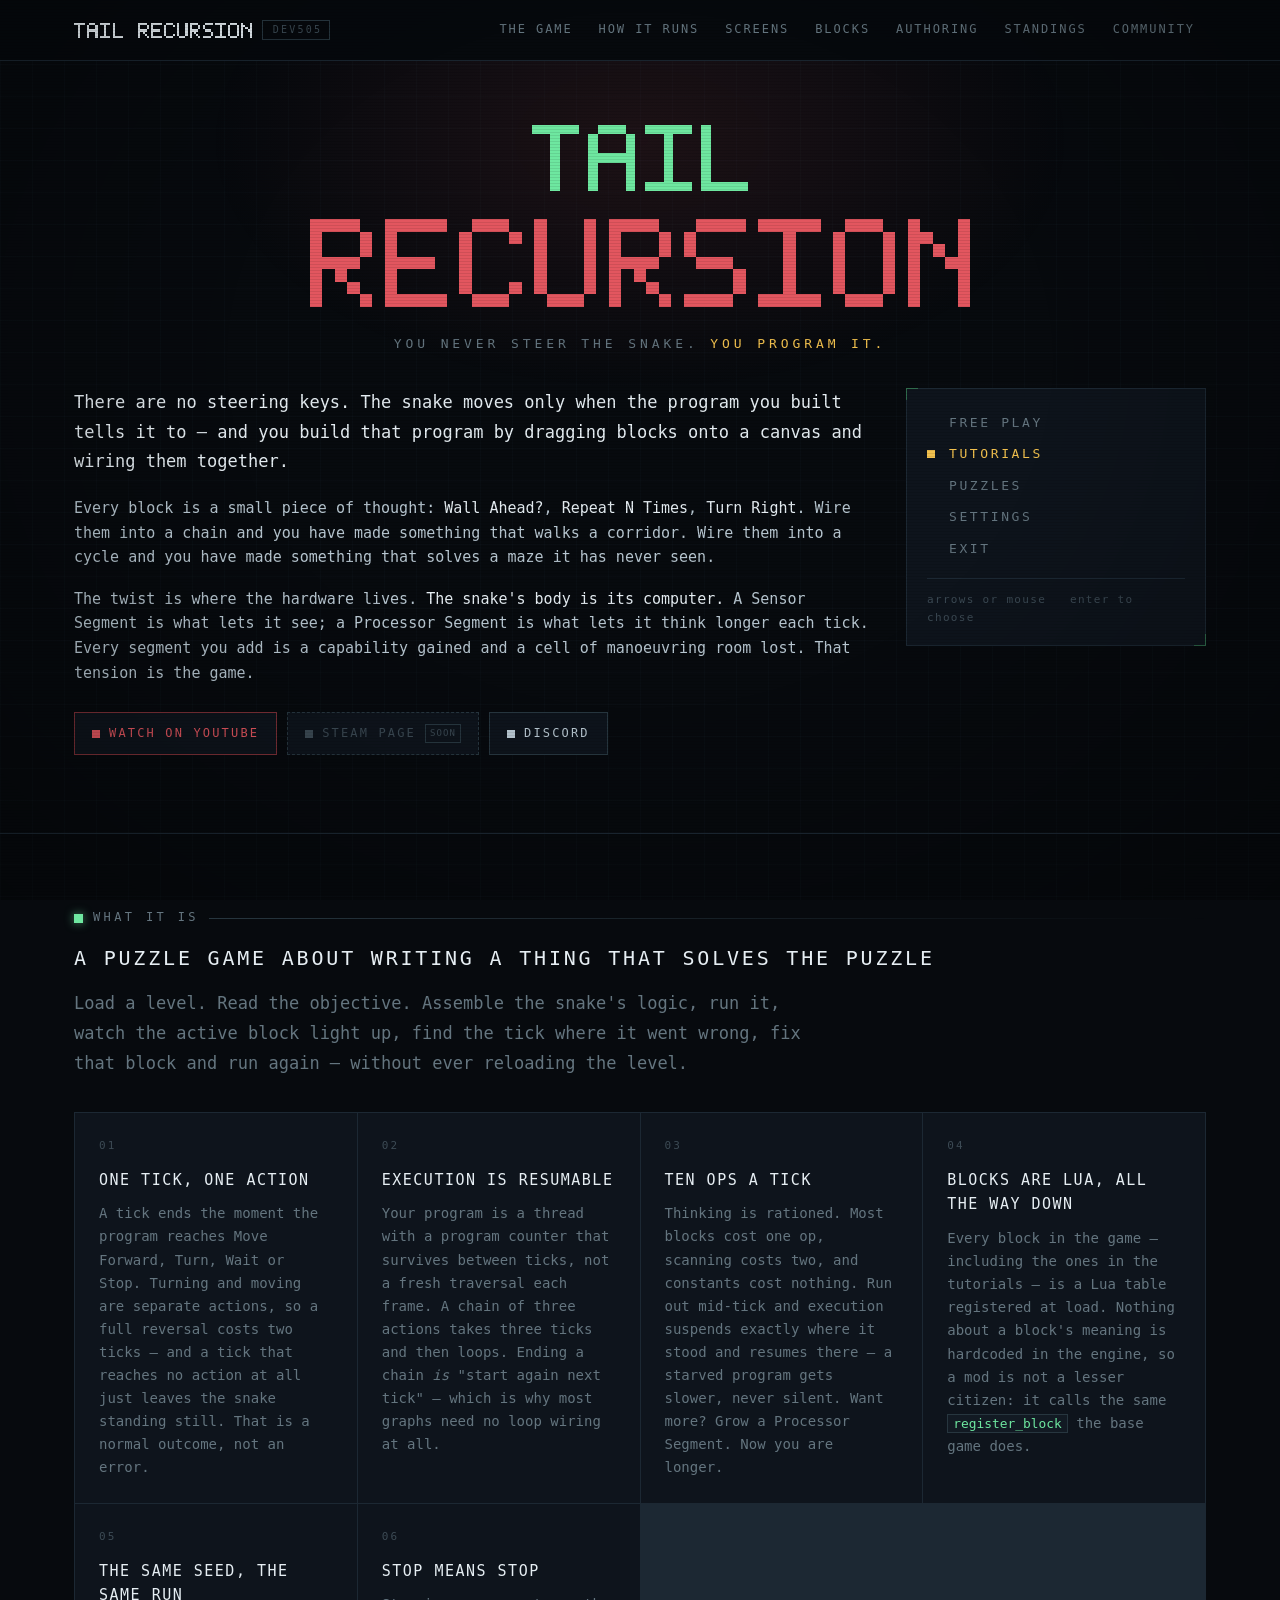
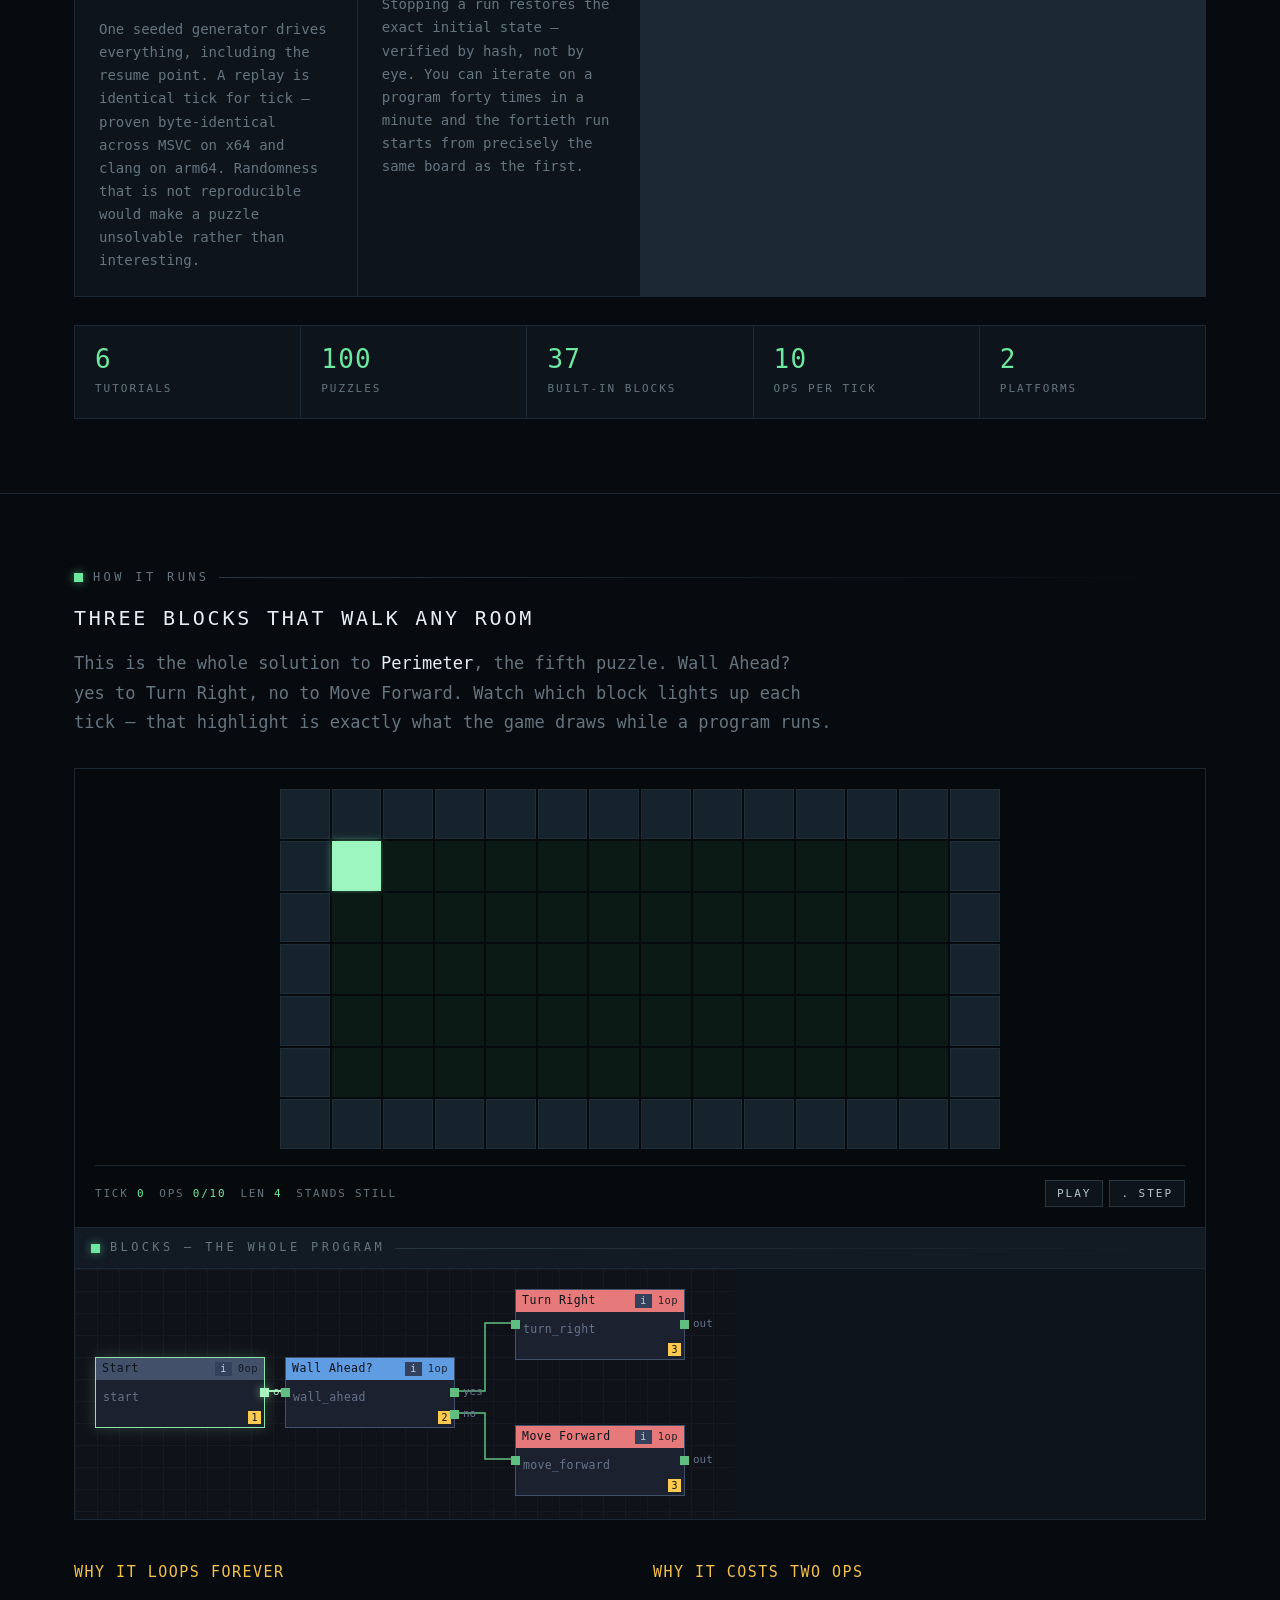
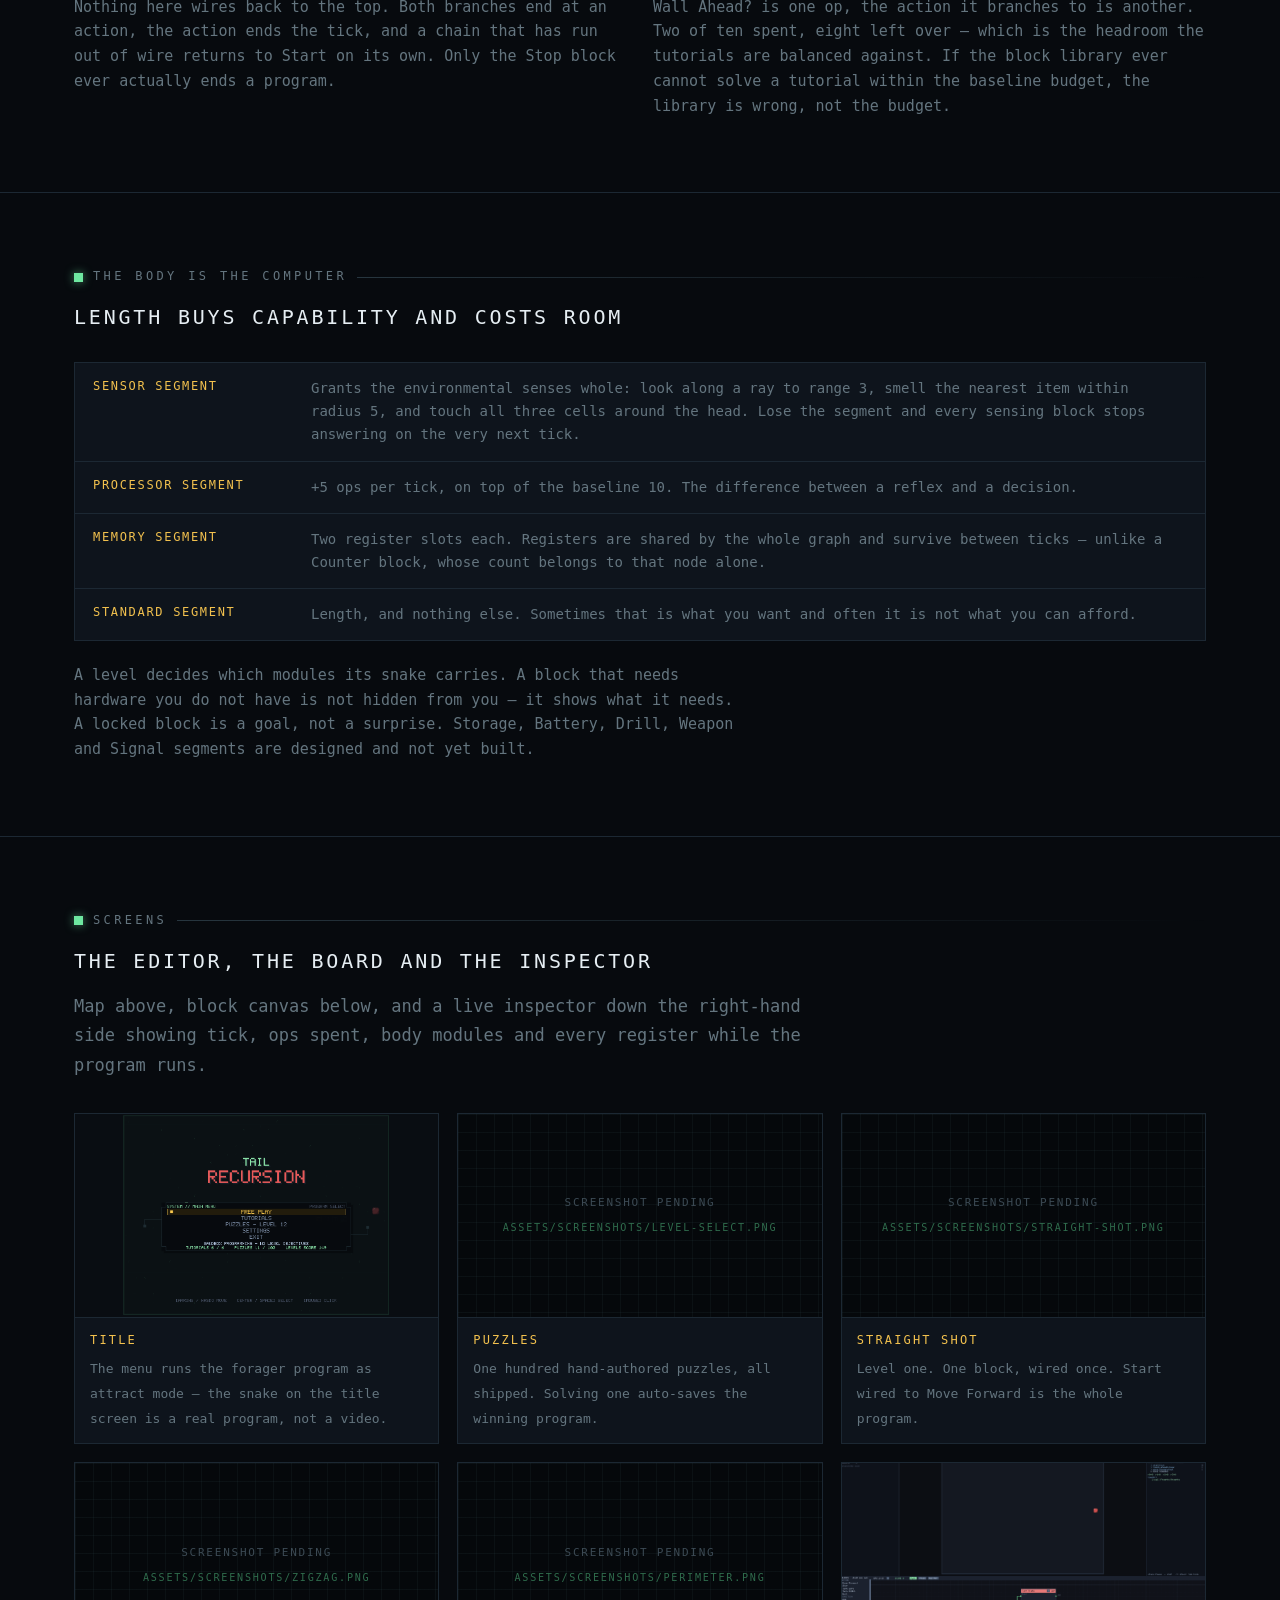
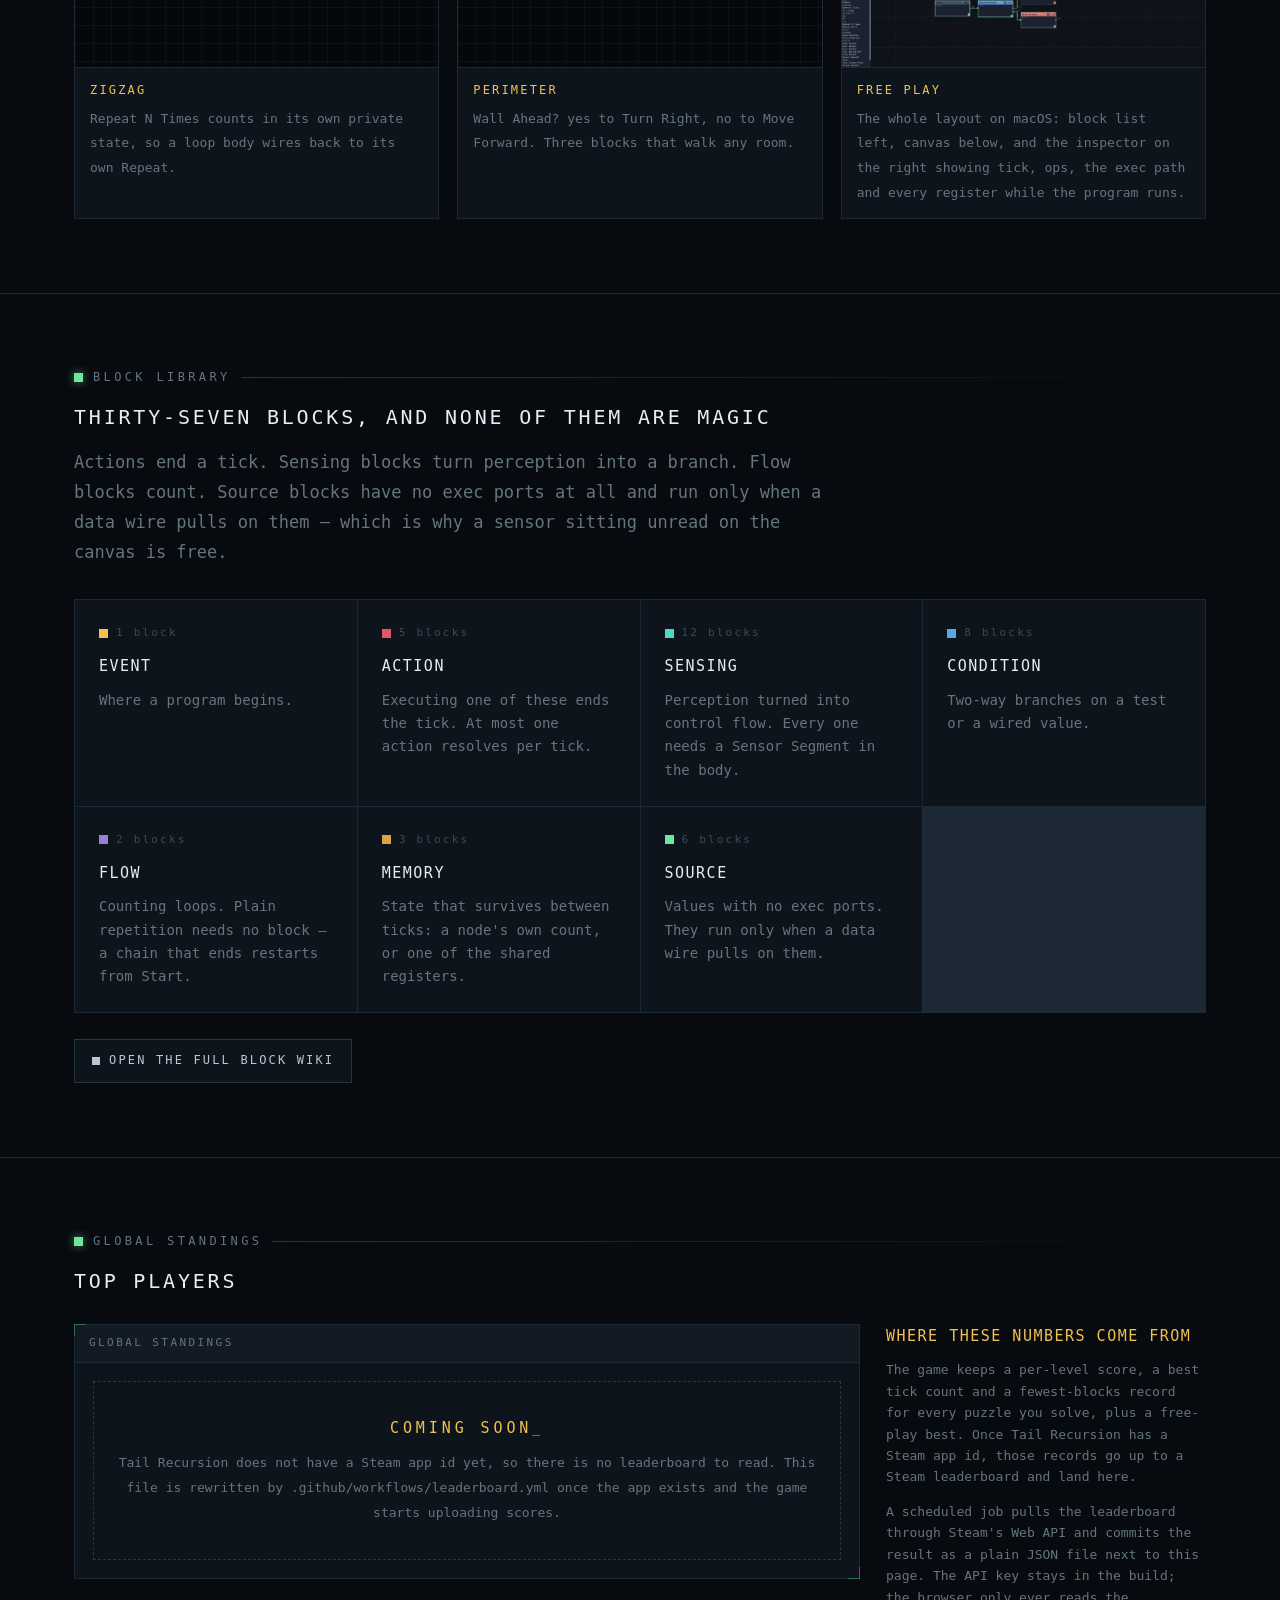
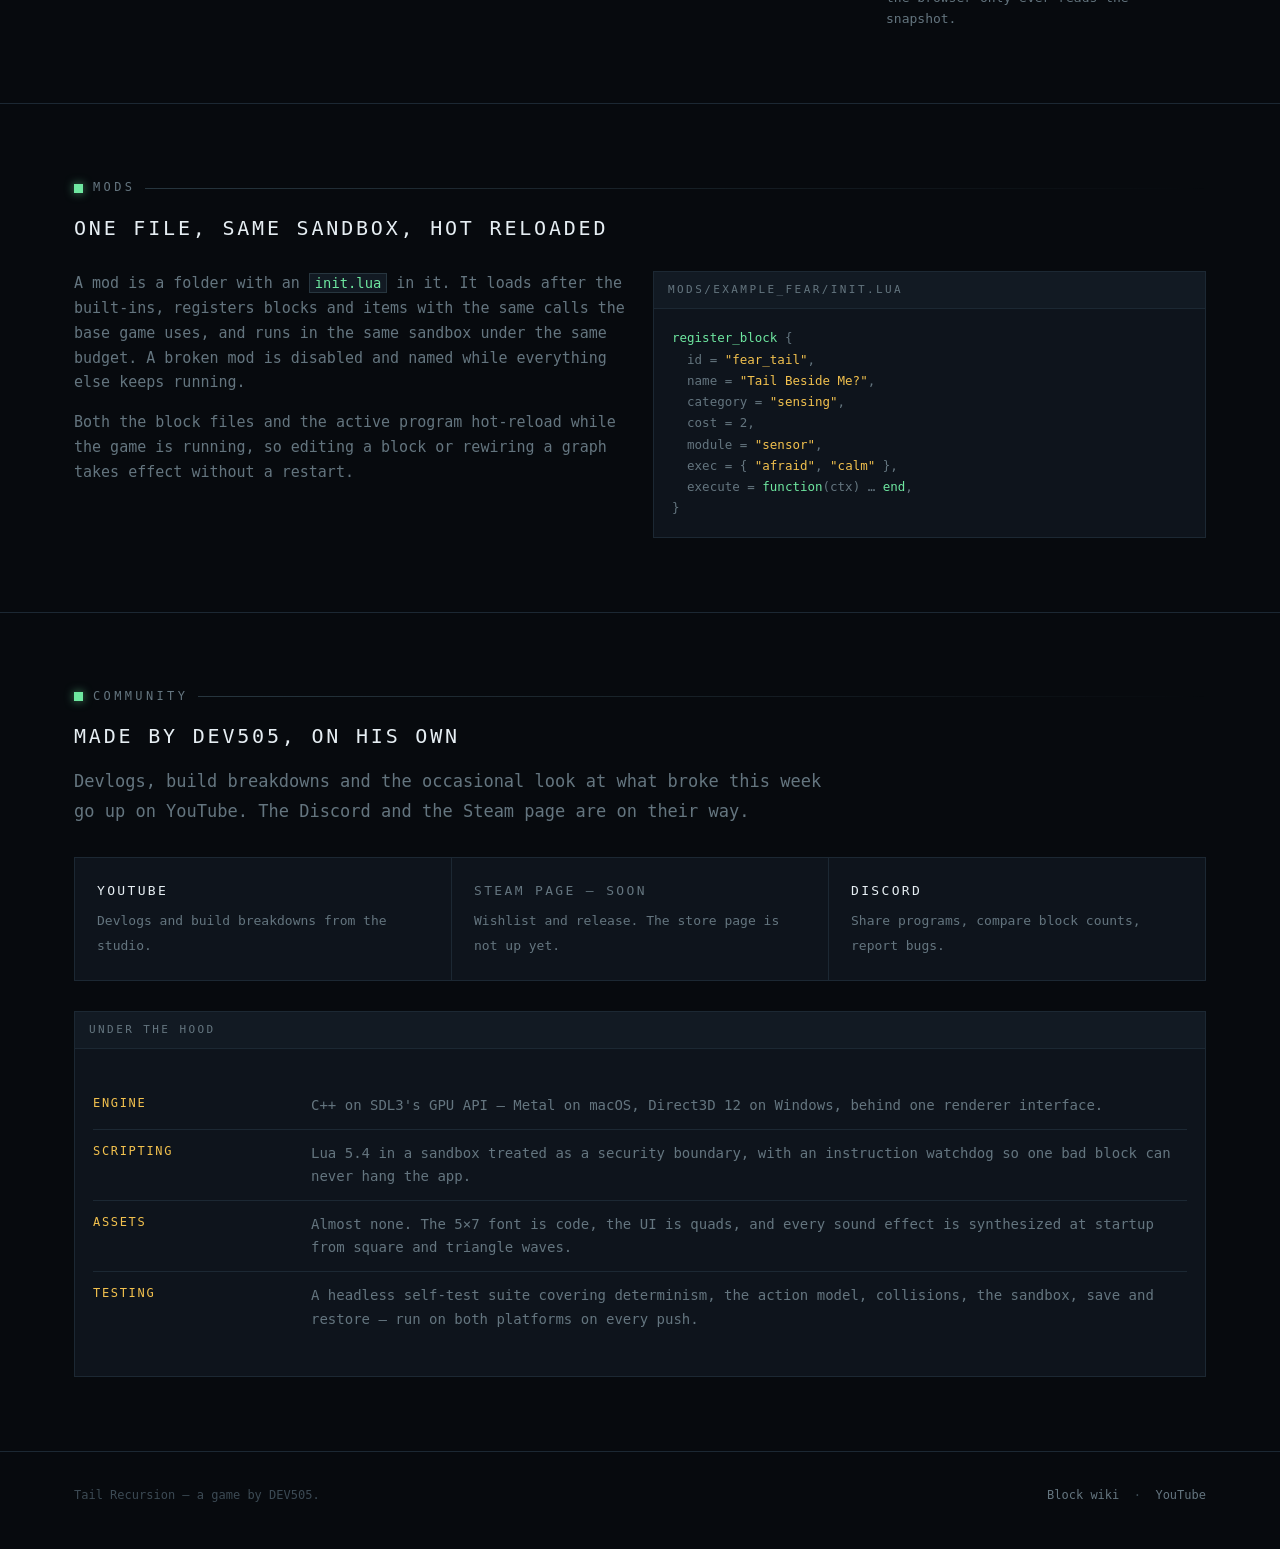
==== commit b99484f9: "Draw the demo blocks the way the editor draws them The demo's nodes were a stacked list with pill-sh" ====
--- a/index.html
+++ b/index.html
@@ -201,8 +201,10 @@
         </div>
       </div>
       <div class="demo__side">
-        <p class="eyebrow" style="margin-bottom:16px">Program</p>
-        <div class="chain" id="chain"></div>
+        <p class="eyebrow">Blocks &mdash; the whole program</p>
+        <div class="graph-scroll">
+          <div class="graph" id="chain"></div>
+        </div>
       </div>
     </div>
 
--- a/assets/css/site.css
+++ b/assets/css/site.css
@@ -412,21 +412,33 @@
 
 /* ------------------------------------------------------------------- demo */
 
+/* Map above, block canvas below — the same split the game window uses. */
 .demo {
   display: grid;
-  grid-template-columns: 1fr 320px;
+  /* minmax(0,1fr), not 1fr: a grid track defaults to min-width auto, which the
+   * 660px node canvas would prise open instead of scrolling inside itself. */
+  grid-template-columns: minmax(0, 1fr);
+  grid-template-rows: auto auto;
   gap: 1px;
   background: var(--line);
   border: 1px solid var(--line);
 }
-.demo__stage { background: #060a0d; padding: 20px; }
-.demo__side  { background: var(--panel); padding: 20px; }
+.demo__stage { background: #060a0d; padding: 20px; min-width: 0; }
+.demo__side  { background: var(--panel); padding: 0; min-width: 0; }
+
+.demo__side .eyebrow {
+  margin: 0;
+  padding: 10px 16px;
+  border-bottom: 1px solid var(--line);
+  background: var(--panel-2);
+}
 
 .board {
   display: grid;
   gap: 2px;
   margin: 0 auto;
   width: 100%;
+  max-width: 720px;
   aspect-ratio: 14 / 7;
 }
 .cell { background: #0b1a15; border: 1px solid transparent; }
@@ -445,52 +457,143 @@
 .demo__ctrl { display: flex; gap: 6px; margin-left: auto; }
 .demo__ctrl .btn { padding: 6px 11px; font-size: 11px; }
 
-/* Node chain: the same header-coloured blocks the editor draws. */
-.chain { display: flex; flex-direction: column; gap: 12px; }
-
-.node {
-  border: 1px solid var(--line-2);
-  background: var(--panel-2);
-  transition: border-color .12s, box-shadow .12s, transform .12s;
-}
-.node__head {
-  display: flex; align-items: center; justify-content: space-between; gap: 8px;
-  padding: 5px 9px;
+/* The node canvas, drawn to match the in-game editor. Every colour here is
+ * lifted from src/editor.cpp rather than picked by eye. */
+:root {
+  --ed-canvas:   #101219;   /* kCanvas    */
+  --ed-grid:     #161922;   /* kGrid      */
+  --ed-grid-maj: #252c3c;   /* kGridMajor */
+  --ed-fill:     #1b212e;   /* kNodeFill  */
+  --ed-edge:     #425169;   /* kNodeEdge  */
+  --ed-entry:    #e8994a;   /* kEntry — the orange ring on the entry node */
+  --ed-running:  #8be5aa;   /* kRunning   */
+  --ed-wire:     #60bf80;   /* kExecWire  */
+  --ed-wire-hot: #a9f2bd;   /* kExecWireHot */
+  --ed-label:    #c7d4e6;   /* kLabel     */
+  --ed-dim:      #66748b;   /* kDim       */
+  --ed-badge:    #fbca4f;   /* kSelected, which is also the step badge */
+
+  /* category_color() */
+  --cat-sensing:   #609ce1;
+  --cat-source:    #8bc47e;
+  --cat-condition: #d8b465;
+  --cat-memory:    #b38cd8;
+  --cat-action:    #e67979;
+}
+
+.graph-scroll { overflow-x: auto; overflow-y: hidden; min-width: 0; }
+
+.graph {
+  position: relative;
+  width: 660px;
+  height: 250px;
+  background-color: var(--ed-canvas);
+  background-image:
+    linear-gradient(to right,  var(--ed-grid) 1px, transparent 1px),
+    linear-gradient(to bottom, var(--ed-grid) 1px, transparent 1px),
+    linear-gradient(to right,  var(--ed-grid-maj) 1px, transparent 1px),
+    linear-gradient(to bottom, var(--ed-grid-maj) 1px, transparent 1px);
+  background-size: 22px 22px, 22px 22px, 110px 110px, 110px 110px;
+}
+
+.graph__wires { position: absolute; inset: 0; width: 100%; height: 100%; pointer-events: none; }
+.graph__wires path {
+  fill: none;
+  stroke: var(--ed-wire);
+  stroke-width: 1.5;
+  transition: stroke .12s;
+}
+.graph__wires path.hot { stroke: var(--ed-wire-hot); stroke-width: 2; }
+
+.gnode {
+  position: absolute;
+  width: 170px;
+  background: var(--ed-fill);
+  border: 1px solid var(--ed-edge);
+  transition: border-color .12s, box-shadow .12s;
+}
+.gnode--entry { border-color: var(--ed-entry); }
+.gnode[data-live] {
+  border-color: var(--ed-running);
+  box-shadow: 0 0 14px rgba(139, 229, 170, .22);
+}
+
+.gnode__head {
+  display: flex;
+  align-items: center;
+  gap: 6px;
+  height: 22px;
+  padding: 0 6px;
+  background: var(--ed-edge);
+  color: #0d1119;
+  font-size: 11.5px;
+  letter-spacing: .04em;
+}
+.gnode__name { flex: 1; white-space: nowrap; overflow: hidden; text-overflow: ellipsis; }
+/* The editor's info button: a recessed chip, not a coloured one. */
+.gnode__i {
+  flex: none;
+  background: #33415c;
+  color: var(--ed-label);
+  font-size: 10px;
+  line-height: 1;
+  padding: 2px 5px;
+}
+.gnode__cost { flex: none; font-size: 10.5px; opacity: .85; }
+
+.gnode__body {
+  padding: 8px 7px 20px;
+  font-size: 11.5px;
+  color: var(--ed-dim);
+  letter-spacing: .03em;
+}
+
+/* Step index in the exec chain, bottom-right, exactly where the editor puts it. */
+.gnode__num {
+  position: absolute;
+  right: 3px;
+  bottom: 3px;
+  min-width: 13px;
+  height: 13px;
+  background: var(--ed-badge);
+  color: #14100a;
+  font-size: 10px;
+  line-height: 13px;
+  text-align: center;
+  padding: 0 2px;
+}
+
+.gnode--sensing   .gnode__head { background: var(--cat-sensing); }
+.gnode--source    .gnode__head { background: var(--cat-source); }
+.gnode--condition .gnode__head { background: var(--cat-condition); }
+.gnode--memory    .gnode__head { background: var(--cat-memory); }
+.gnode--action    .gnode__head { background: var(--cat-action); }
+/* flow and event fall through to kNodeEdge, as they do in the editor. */
+
+/* Ports sit centred on the node's edge, labels outside it. */
+.gport {
+  position: absolute;
+  width: 9px;
+  height: 9px;
+  background: var(--ed-wire);
+  transition: background .12s, box-shadow .12s;
+}
+.gport--in  { left: -5px; }
+.gport--out { right: -5px; }
+.gport[data-taken] {
+  background: var(--ed-wire-hot);
+  box-shadow: 0 0 8px rgba(169, 242, 189, .55);
+}
+
+.gport__label {
+  position: absolute;
+  left: calc(100% + 9px);
   font-size: 11px;
-  letter-spacing: .1em;
-  color: #071016;
-  background: var(--text-dim);
-}
-.node__cost { font-size: 10px; opacity: .78; }
-.node__body { padding: 7px 9px; font-size: 11px; color: var(--text-dim); letter-spacing: .06em; }
-.node__ports { display: flex; gap: 6px; flex-wrap: wrap; padding: 0 9px 8px; }
-.node__port {
-  font-size: 10px; letter-spacing: .08em;
-  border: 1px solid var(--line-2);
-  padding: 1px 6px;
-  color: var(--text-faint);
-}
-.node__port[data-taken] { color: var(--green); border-color: var(--green-dim); background: rgba(110, 231, 160, .07); }
-
-.node[data-live] {
-  border-color: var(--amber);
-  box-shadow: 0 0 0 1px rgba(242, 193, 78, .35), 0 0 18px rgba(242, 193, 78, .16);
-}
-
-.node--action   .node__head { background: var(--red); }
-.node--sensing  .node__head { background: var(--cyan); }
-.node--condition .node__head { background: var(--blue); }
-.node--flow     .node__head { background: var(--violet); }
-.node--memory   .node__head { background: var(--gold); }
-.node--source   .node__head { background: var(--green); }
-.node--event    .node__head { background: var(--amber); }
-
-.wirelink {
-  display: flex; align-items: center; gap: 8px;
-  font-size: 10px; letter-spacing: .14em; color: var(--text-faint);
-  padding-left: 9px;
-}
-.wirelink::before { content: ""; width: 20px; height: 1px; background: var(--green-dim); }
+  color: var(--ed-dim);
+  white-space: nowrap;
+  transform: translateY(-50%);
+}
+.gport__label[data-taken] { color: var(--ed-wire-hot); }
 
 /* ------------------------------------------------------------ screenshots */
 
@@ -892,7 +995,9 @@
 /* ------------------------------------------------------------ responsive */
 
 @media (max-width: 960px) {
-  .hero__grid, .demo, .board-wrap, .wiki, .two { grid-template-columns: 1fr; }
+  /* .demo is a single-column row grid already — leaving it out keeps its
+   * minmax(0,1fr) track, which is what lets the node canvas scroll. */
+  .hero__grid, .board-wrap, .wiki, .two { grid-template-columns: 1fr; }
   .wiki__side { position: static; }
   .row { grid-template-columns: 1fr; gap: 4px; }
 }
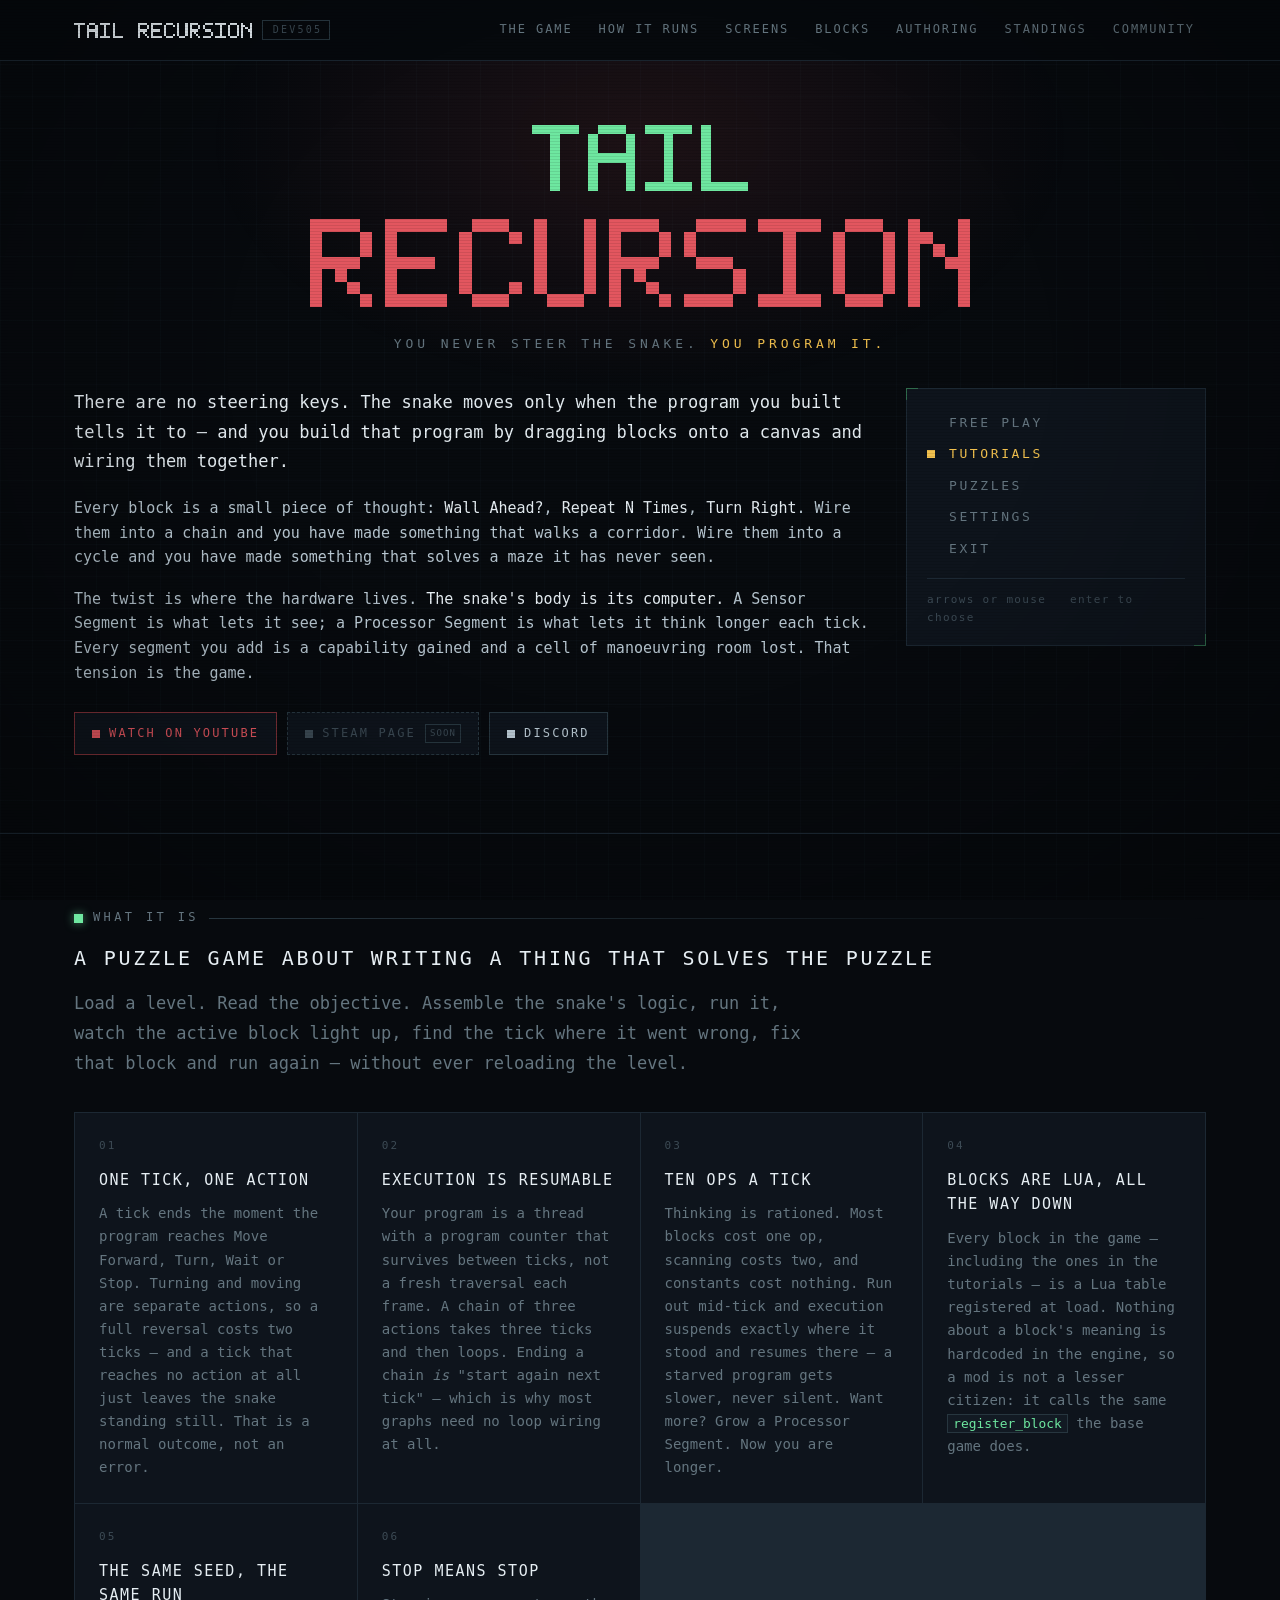
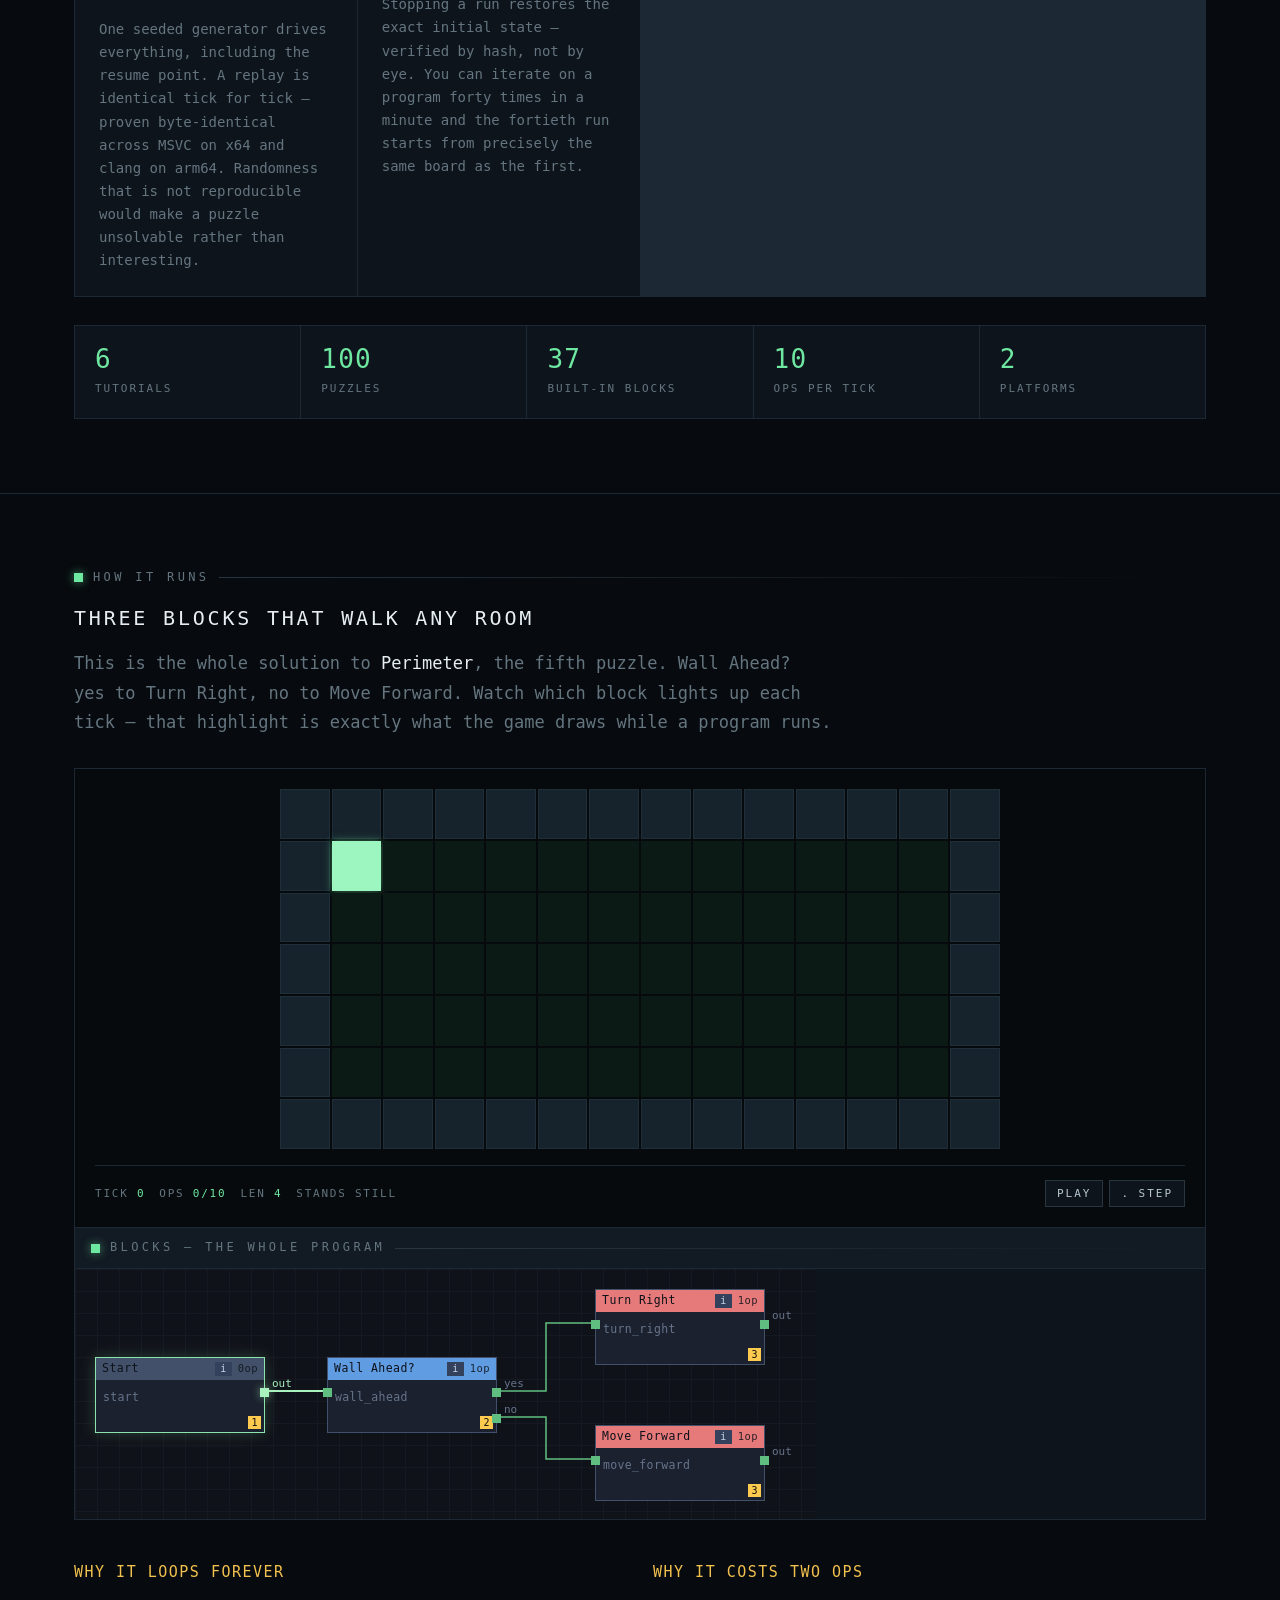
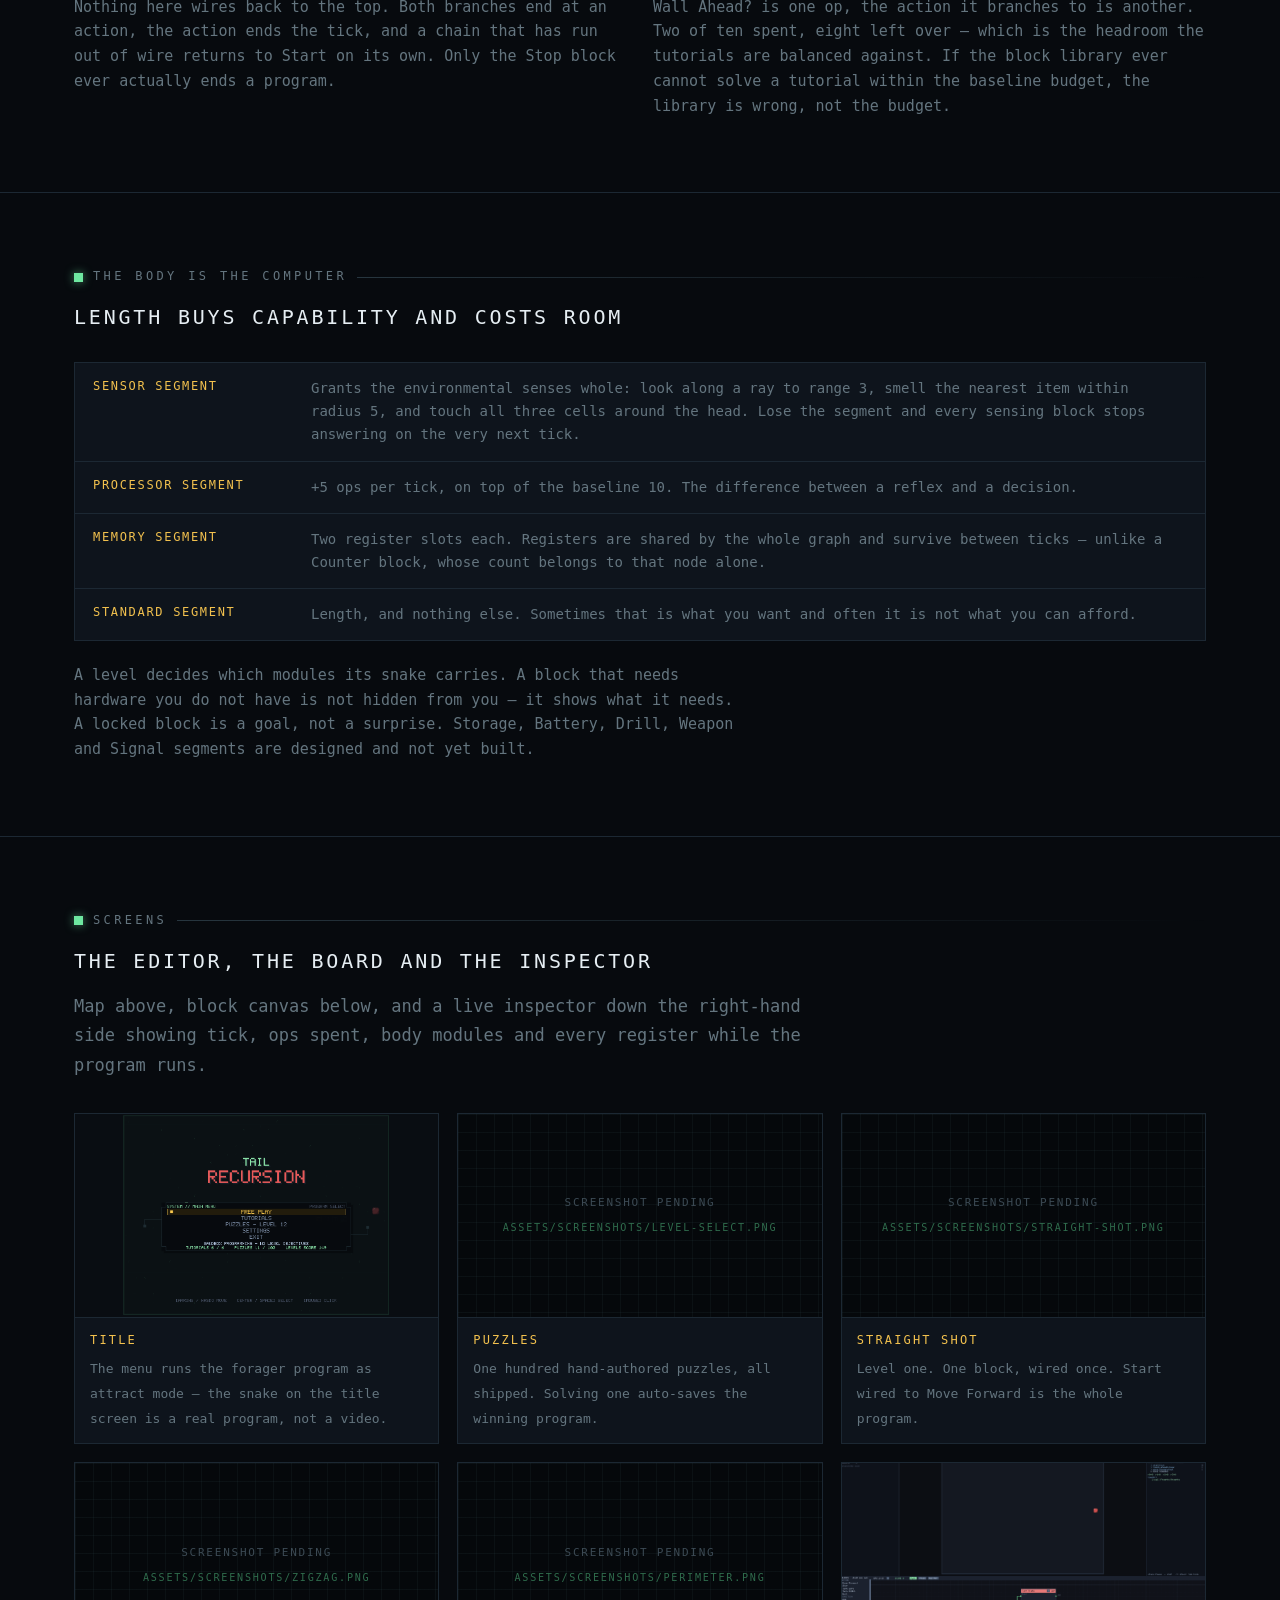
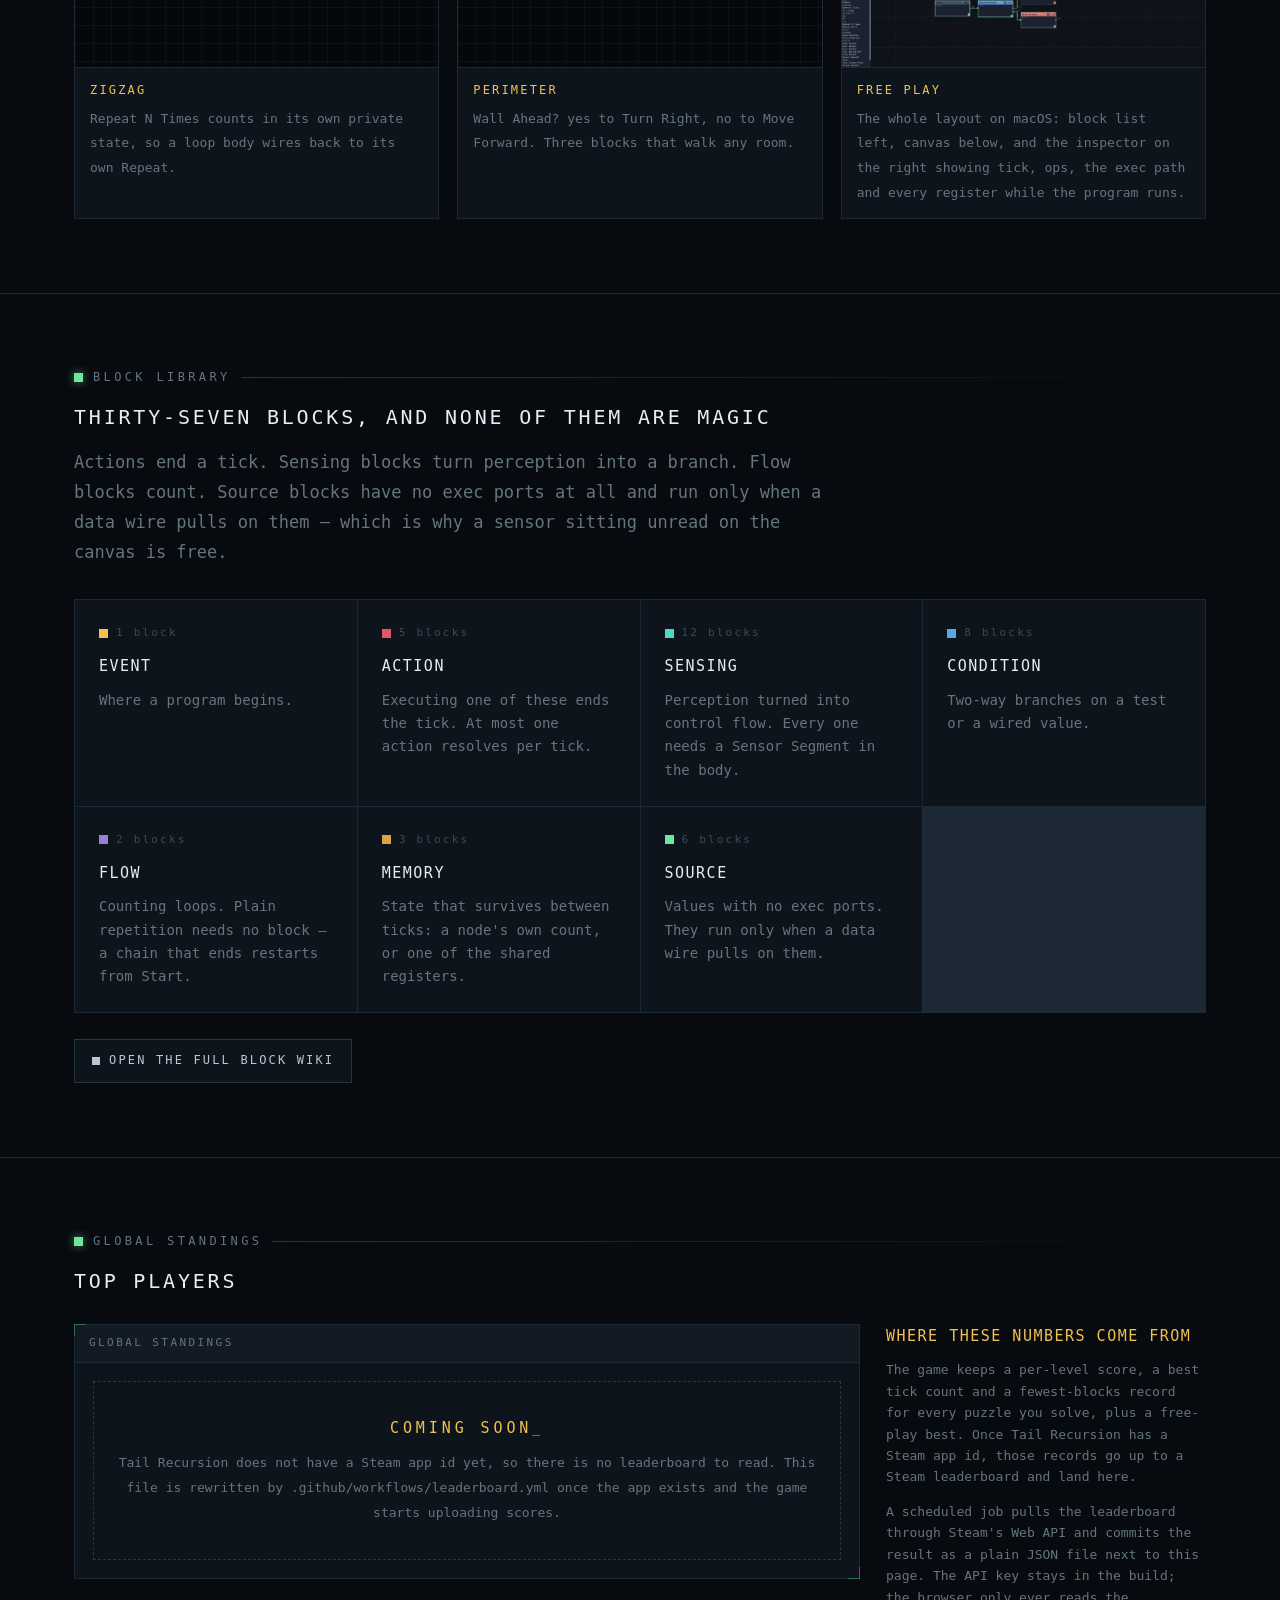
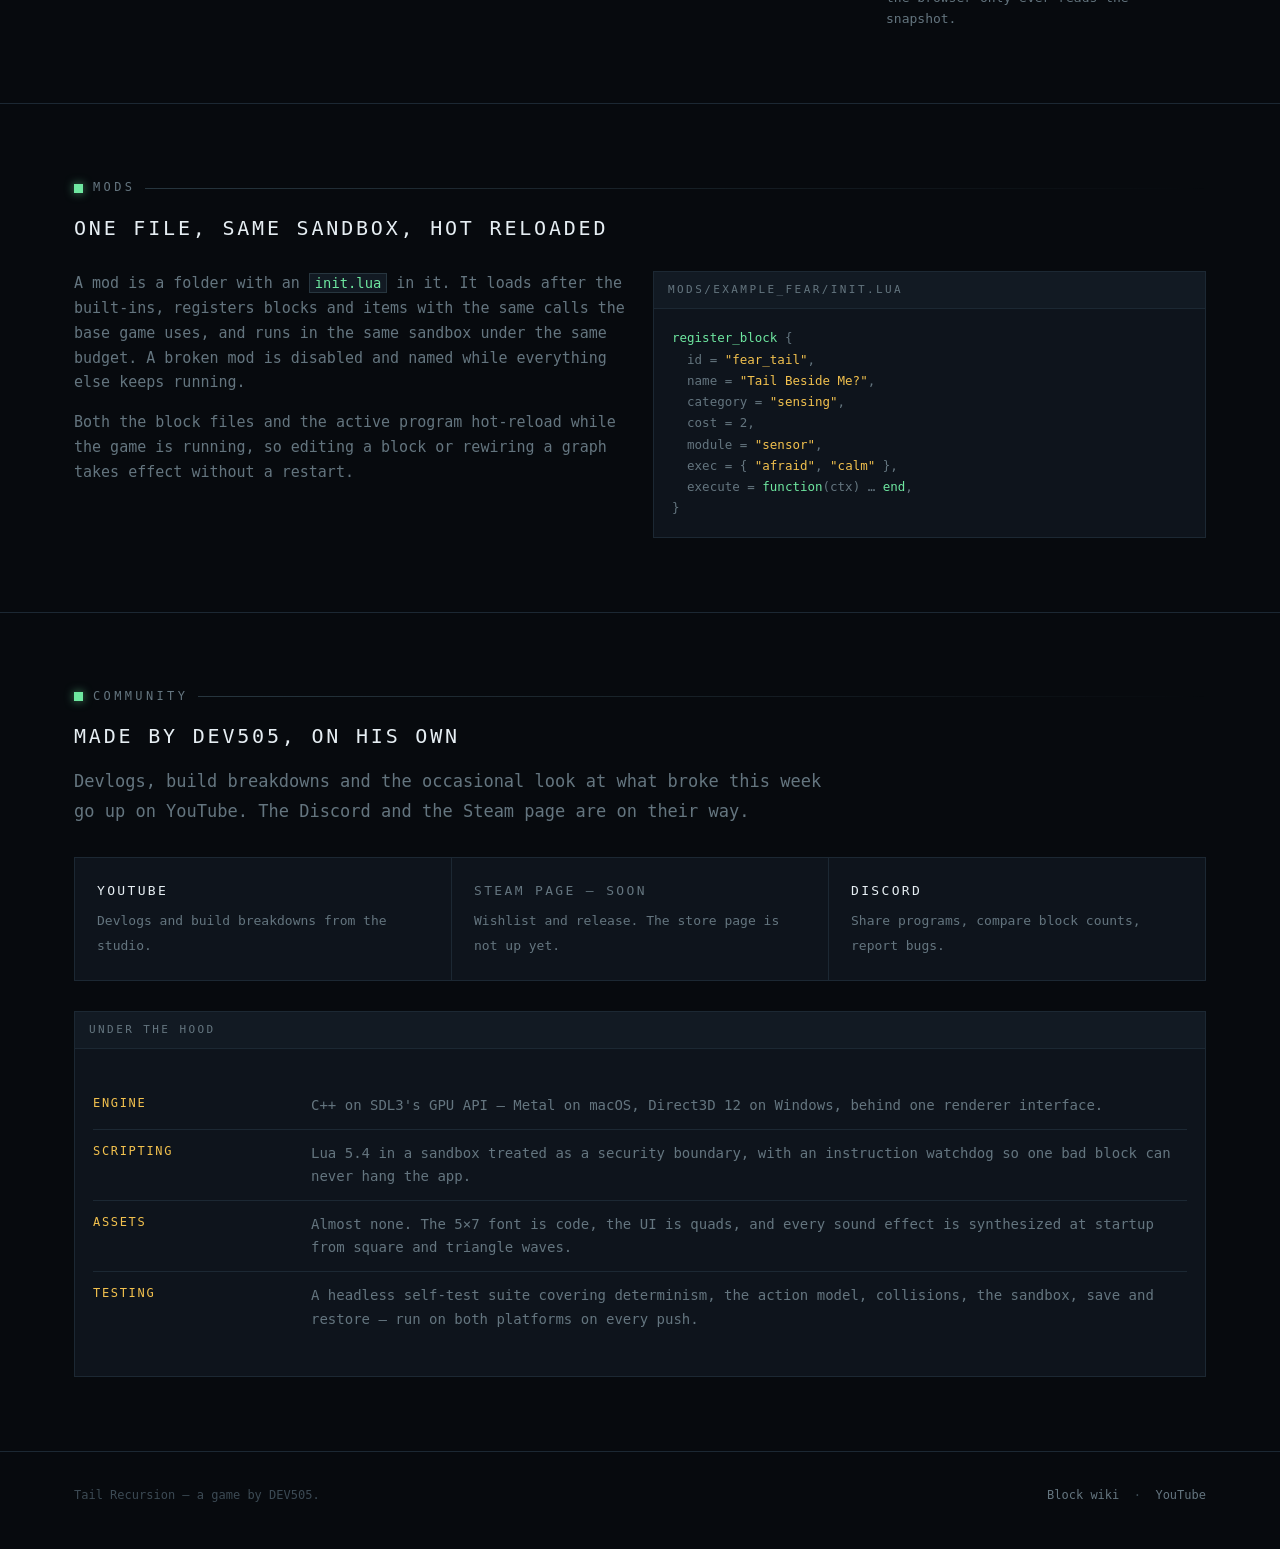
==== commit a416b481: "Commit the SEO output, and give the port labels room sitemap.xml was gitignored so the deploy could " ====
--- a/index.html
+++ b/index.html
@@ -19,7 +19,65 @@
 
 <!-- Canonical URL, og:url and JSON-LD are written by tools/build-seo.mjs at
      deploy time, from the URL GitHub Pages actually publishes to. -->
-<!-- seo:start --><!-- seo:end -->
+<!-- seo:start -->
+  <link rel="canonical" href="https://tailrecursiongame.com/">
+  <meta property="og:url" content="https://tailrecursiongame.com/">
+  <meta property="og:image" content="https://tailrecursiongame.com/assets/icon-512.png">
+  <script type="application/ld+json">
+{
+  "@context": "https://schema.org",
+  "@type": "VideoGame",
+  "name": "Tail Recursion",
+  "alternateName": "Tail Recursion Game",
+  "url": "https://tailrecursiongame.com/",
+  "image": "https://tailrecursiongame.com/assets/icon-512.png",
+  "description": "Tail Recursion is a grid puzzle game where you never steer the snake. You wire its program from blocks and it executes one tick at a time. 6 tutorials, 100 puzzles, free play. By DEV505.",
+  "genre": [
+    "Puzzle",
+    "Programming game",
+    "Automation"
+  ],
+  "gamePlatform": [
+    "PC",
+    "Windows",
+    "macOS"
+  ],
+  "operatingSystem": "Windows, macOS",
+  "applicationCategory": "GameApplication",
+  "inLanguage": "en",
+  "author": {
+    "@type": "Person",
+    "name": "DEV505",
+    "url": "https://www.youtube.com/@devisv505",
+    "sameAs": [
+      "https://www.youtube.com/@devisv505"
+    ]
+  },
+  "publisher": {
+    "@type": "Person",
+    "name": "DEV505",
+    "url": "https://www.youtube.com/@devisv505",
+    "sameAs": [
+      "https://www.youtube.com/@devisv505"
+    ]
+  },
+  "gameItem": [
+    {
+      "@type": "Thing",
+      "name": "Sensor Segment"
+    },
+    {
+      "@type": "Thing",
+      "name": "Processor Segment"
+    },
+    {
+      "@type": "Thing",
+      "name": "Memory Segment"
+    }
+  ]
+}
+</script>
+<!-- seo:end -->
 
 <link rel="icon" href="favicon.ico" sizes="16x16 32x32 48x48">
 <link rel="apple-touch-icon" href="assets/icon-180.png">
--- a/assets/css/site.css
+++ b/assets/css/site.css
@@ -485,7 +485,7 @@
 
 .graph {
   position: relative;
-  width: 660px;
+  width: 740px;
   height: 250px;
   background-color: var(--ed-canvas);
   background-image:
@@ -508,6 +508,9 @@
 .gnode {
   position: absolute;
   width: 170px;
+  /* Tall enough that a second exec port still lands inside the node, the way
+   * the editor grows a node by a row per port. */
+  min-height: 76px;
   background: var(--ed-fill);
   border: 1px solid var(--ed-edge);
   transition: border-color .12s, box-shadow .12s;
@@ -585,13 +588,17 @@
   box-shadow: 0 0 8px rgba(169, 242, 189, .55);
 }
 
+/* Sits just above the wire rather than centred on it, so the label and the
+ * horizontal run of the wire never occupy the same pixels. */
 .gport__label {
   position: absolute;
-  left: calc(100% + 9px);
+  left: calc(100% + 8px);
   font-size: 11px;
+  line-height: 1;
   color: var(--ed-dim);
   white-space: nowrap;
-  transform: translateY(-50%);
+  transform: translateY(-100%);
+  margin-top: -3px;
 }
 .gport__label[data-taken] { color: var(--ed-wire-hot); }
 
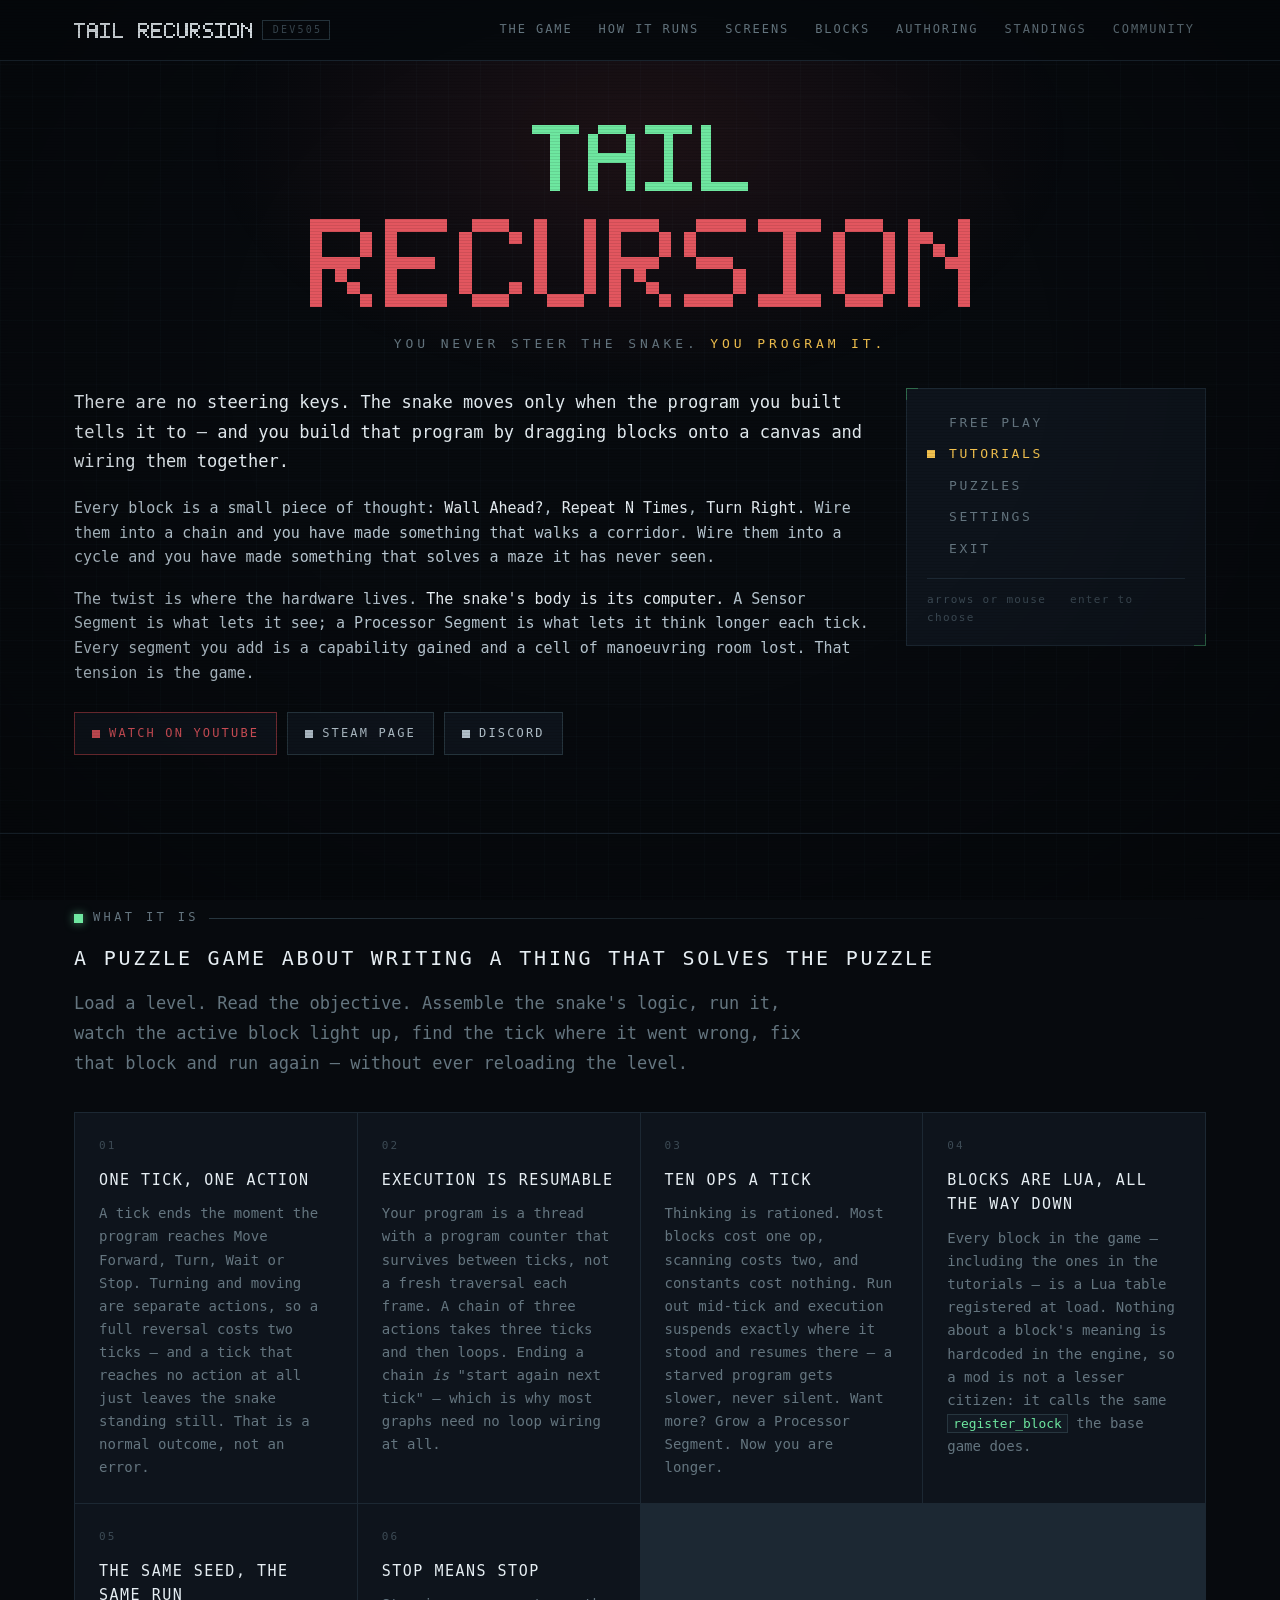
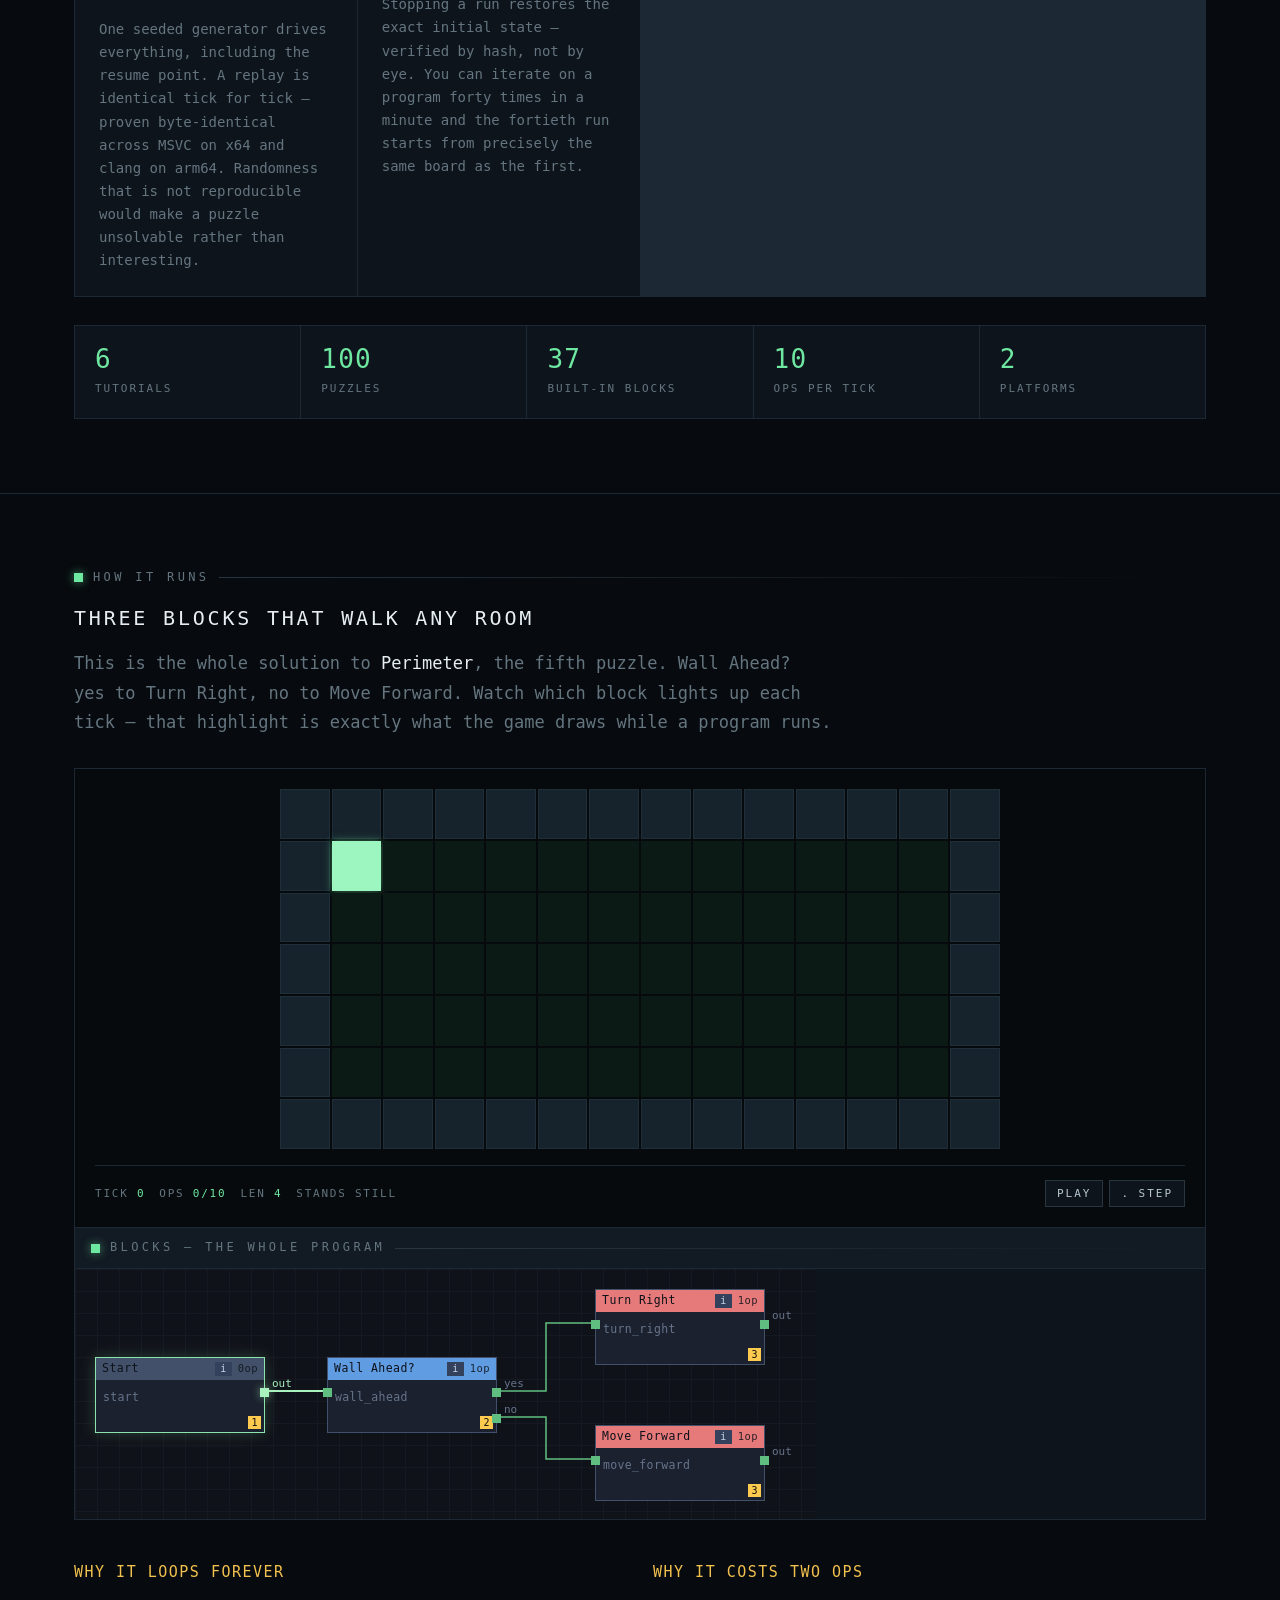
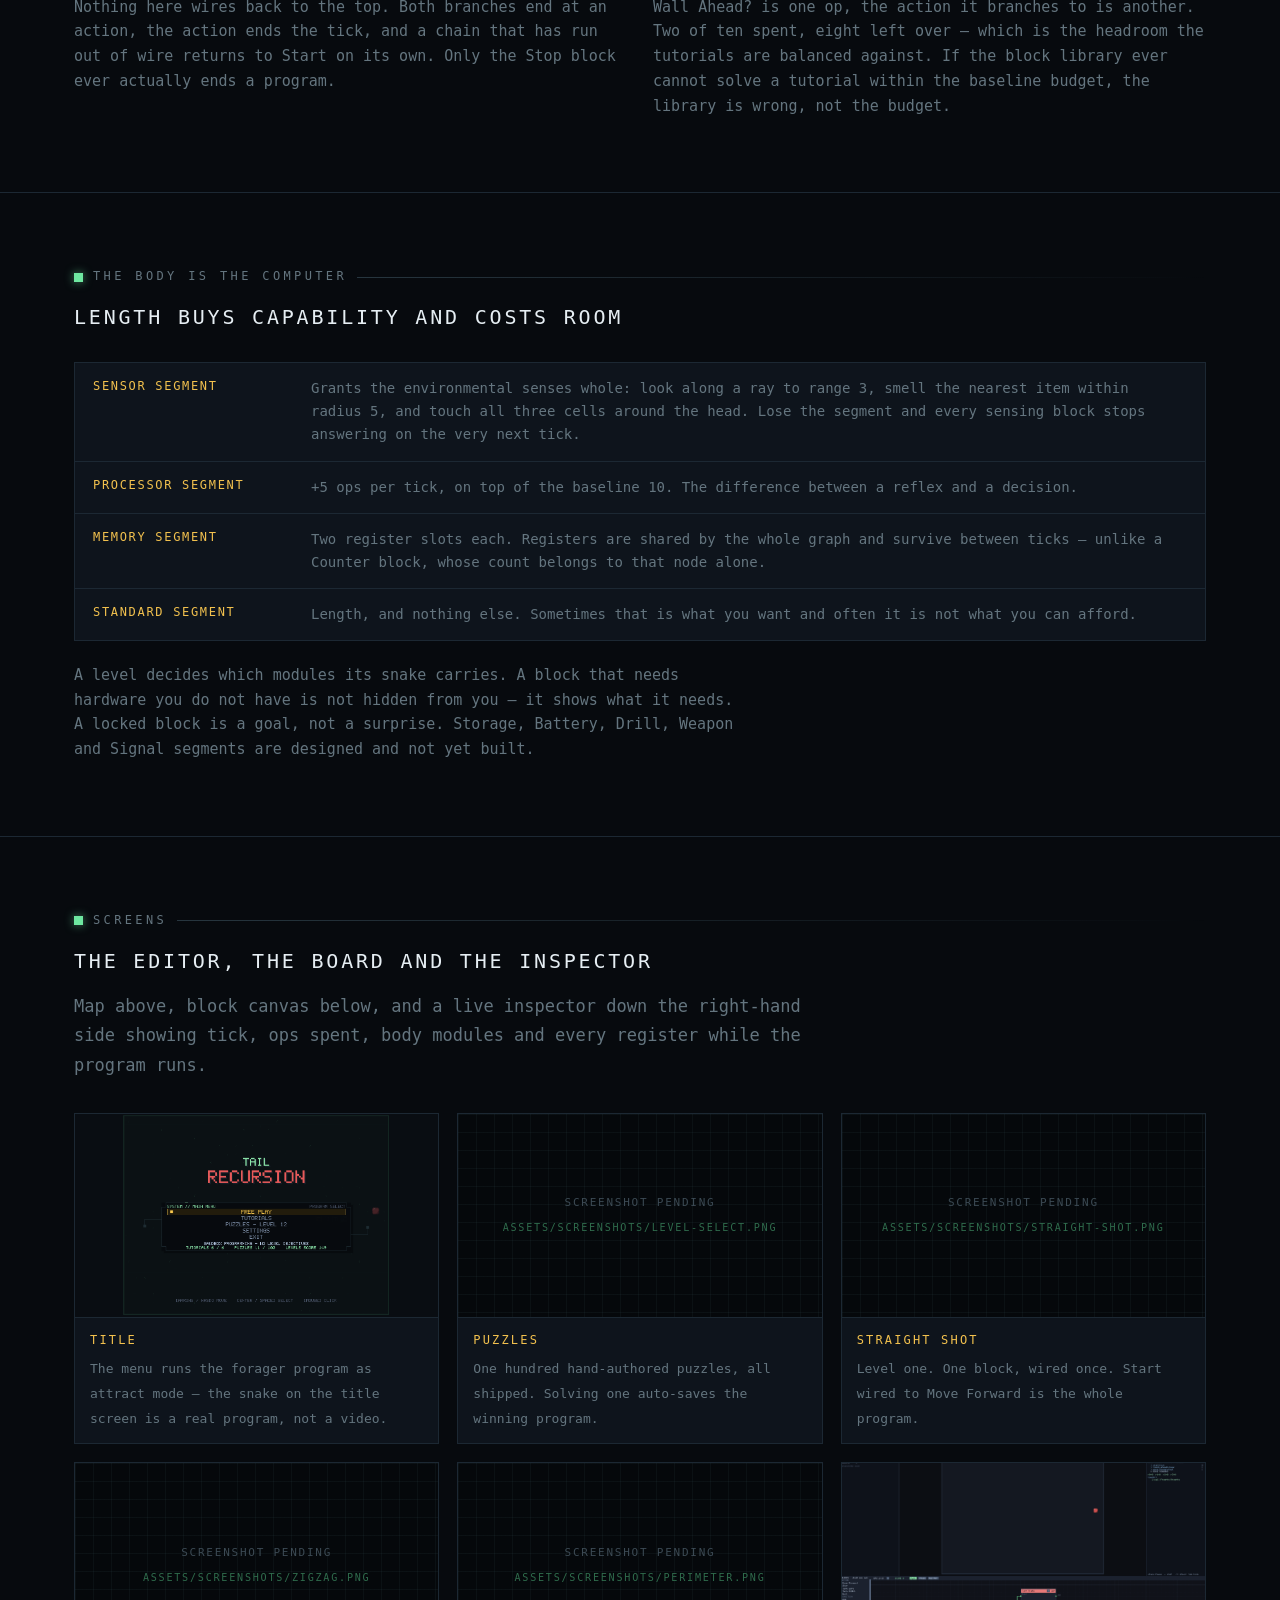
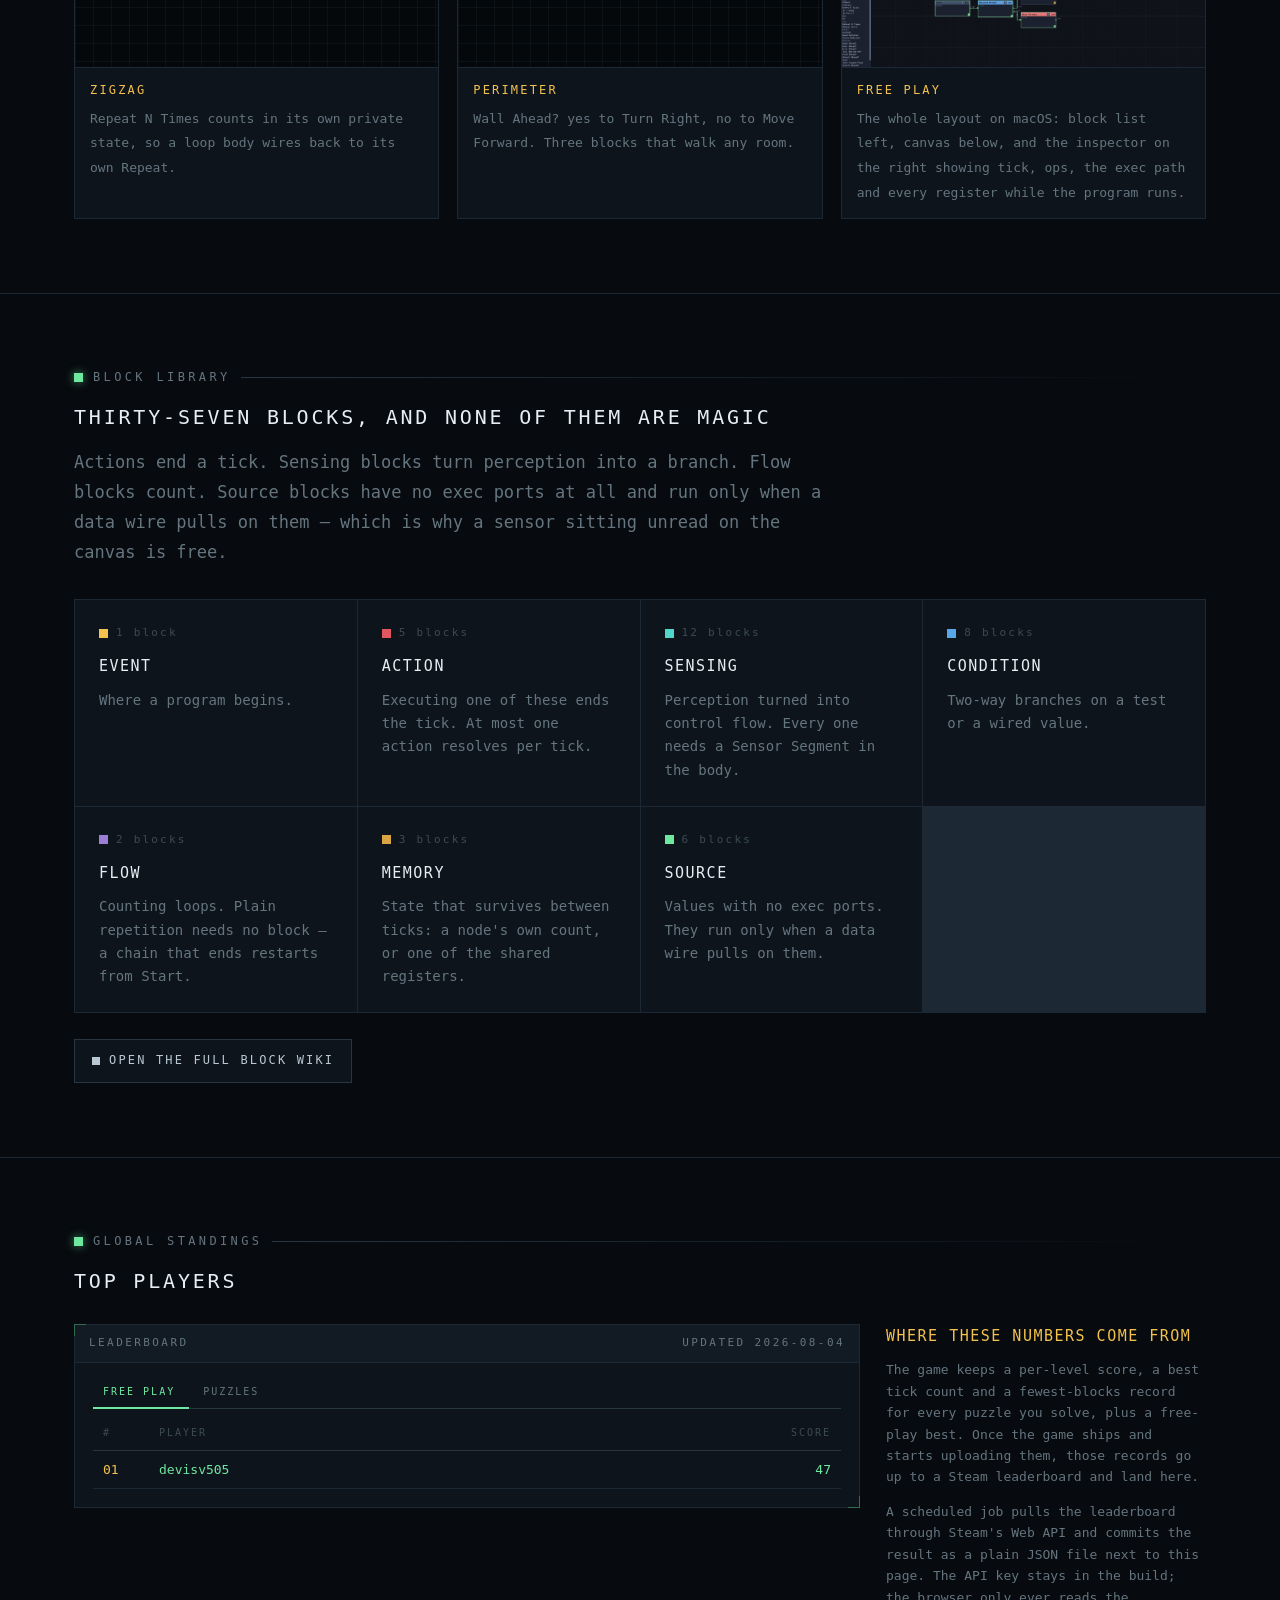
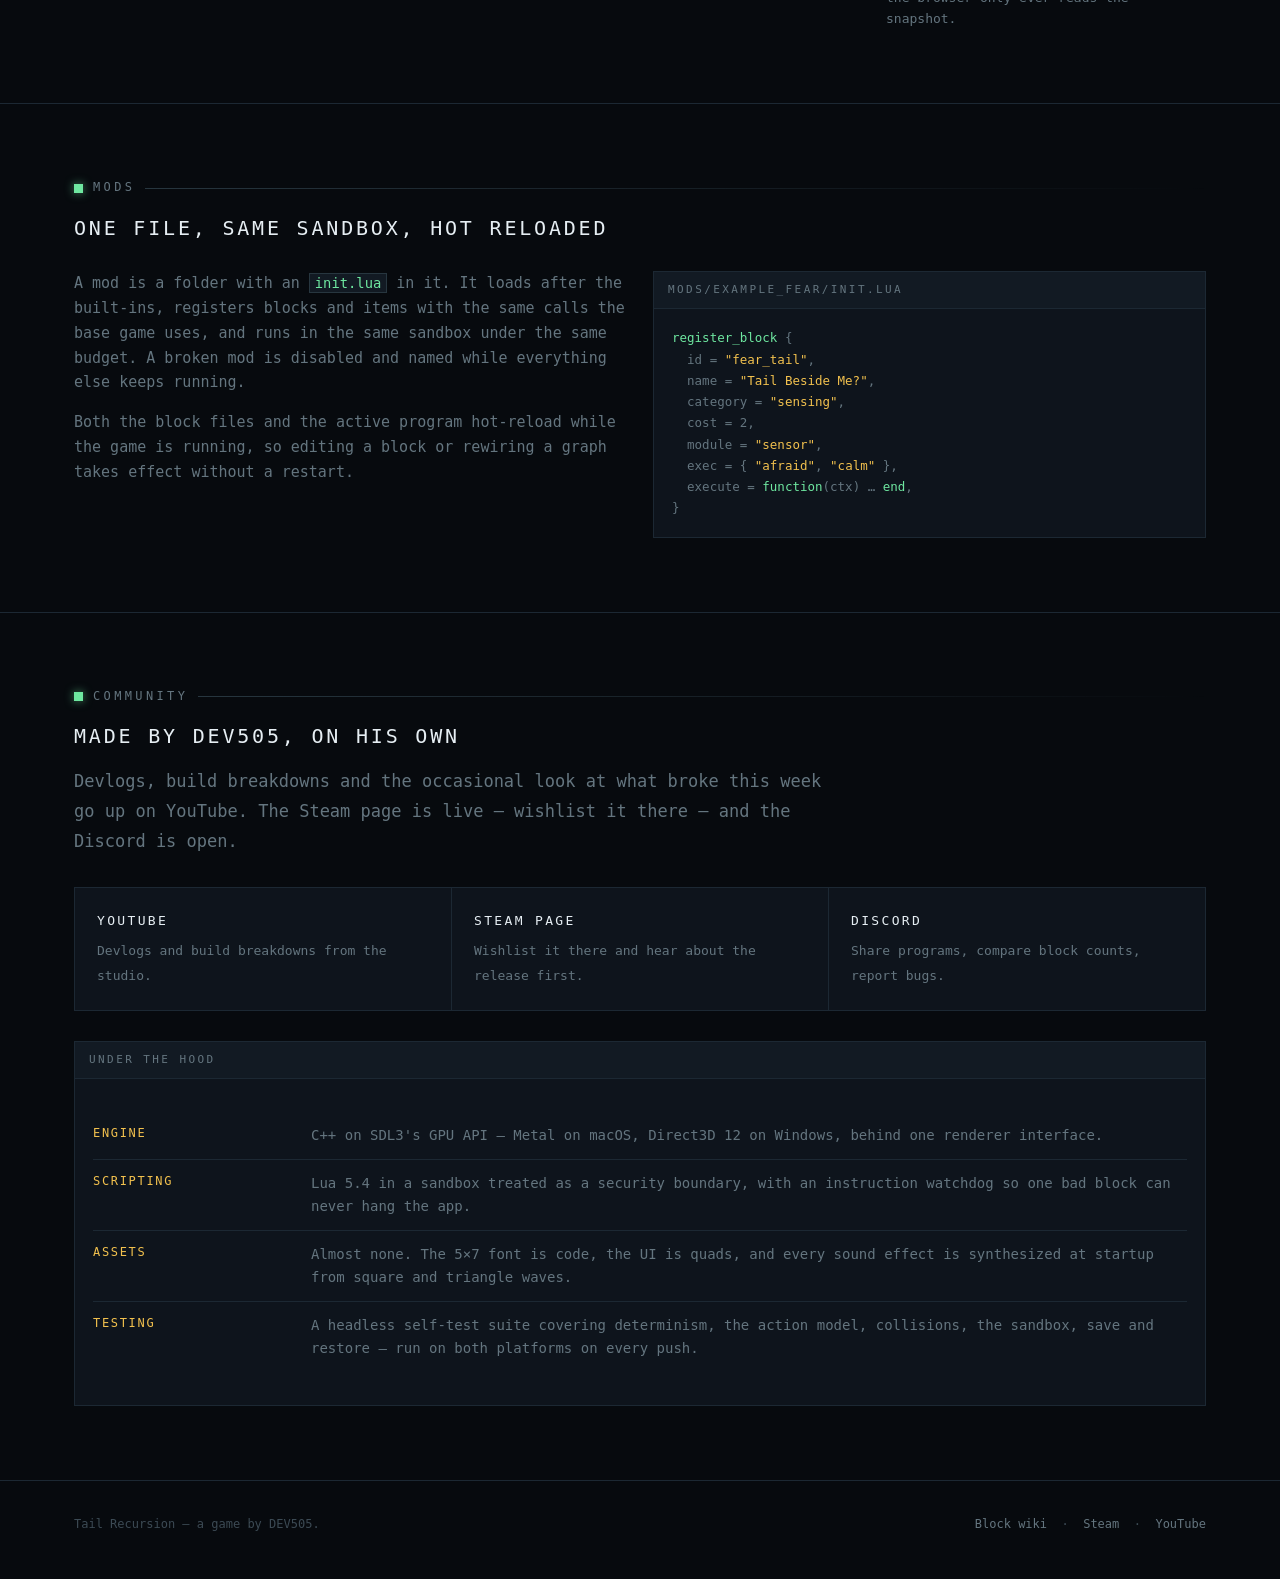
==== commit ee9525ce: "Point the site at the Steam store page The store page is live at app 5027510, so the Steam chip stop" ====
--- a/index.html
+++ b/index.html
@@ -30,6 +30,9 @@
   "name": "Tail Recursion",
   "alternateName": "Tail Recursion Game",
   "url": "https://tailrecursiongame.com/",
+  "sameAs": [
+    "https://store.steampowered.com/app/5027510/Tail_Recursion/"
+  ],
   "image": "https://tailrecursiongame.com/assets/icon-512.png",
   "description": "Tail Recursion is a grid puzzle game where you never steer the snake. You wire its program from blocks and it executes one tick at a time. 6 tutorials, 100 puzzles, free play. By DEV505.",
   "genre": [
@@ -384,8 +387,8 @@
         <h3 class="amber">Where these numbers come from</h3>
         <p class="dim" style="margin-top:10px;font-size:13px">
           The game keeps a per-level score, a best tick count and a fewest-blocks record for
-          every puzzle you solve, plus a free-play best. Once Tail Recursion has a Steam app
-          id, those records go up to a Steam leaderboard and land here.
+          every puzzle you solve, plus a free-play best. Once the game ships and starts
+          uploading them, those records go up to a Steam leaderboard and land here.
         </p>
         <p class="dim" style="font-size:13px">
           A scheduled job pulls the leaderboard through Steam's Web API and commits the result
@@ -441,7 +444,7 @@
     <h2>Made by DEV505, on his own</h2>
     <p class="lede dim" style="max-width:74ch;margin-top:14px">
       Devlogs, build breakdowns and the occasional look at what broke this week go up on
-      YouTube. The Discord and the Steam page are on their way.
+      YouTube. The Steam page is live — wishlist it there — and the Discord is open.
     </p>
 
     <div class="links" id="links" style="margin-top:30px"></div>
@@ -478,7 +481,7 @@
 <footer>
   <div class="wrap">
     <span>Tail Recursion &mdash; a game by DEV505.</span>
-    <span><a href="wiki.html">Block wiki</a> &nbsp;·&nbsp; <a href="https://www.youtube.com/@devisv505" rel="noopener">YouTube</a></span>
+    <span><a href="wiki.html">Block wiki</a> &nbsp;·&nbsp; <a href="https://store.steampowered.com/app/5027510/Tail_Recursion/" rel="noopener">Steam</a> &nbsp;·&nbsp; <a href="https://www.youtube.com/@devisv505" rel="noopener">YouTube</a></span>
   </div>
 </footer>
 
--- a/assets/css/site.css
+++ b/assets/css/site.css
@@ -756,6 +756,34 @@
   margin-bottom: 10px;
 }
 .lb-empty span { font-size: 13px; }
+
+/* One tab per Steam leaderboard. Only drawn when there are two or more, so
+ * these rules never apply to a single board. */
+.lb-tabs {
+  display: flex;
+  flex-wrap: wrap;
+  margin: -4px 0 16px;
+  border-bottom: 1px solid var(--line-2);
+}
+.lb-tab {
+  appearance: none;
+  background: none;
+  border: 0;
+  border-bottom: 2px solid transparent;
+  margin-bottom: -1px;      /* sit the underline on the strip's own border */
+  padding: 7px 14px;
+  font: inherit;
+  font-size: 10px;
+  letter-spacing: .2em;
+  text-transform: uppercase;
+  color: var(--text-dim);
+  cursor: pointer;
+}
+.lb-tab:first-child { padding-left: 10px; }   /* align with the table's first column */
+.lb-tab:hover { color: var(--text-bright); }
+.lb-tab.is-on { color: var(--green); border-bottom-color: var(--green); }
+
+#lb-view:focus-visible { outline-offset: -2px; }
 
 .blink { animation: blink 1.1s steps(1) infinite; }
 @keyframes blink { 50% { opacity: 0; } }
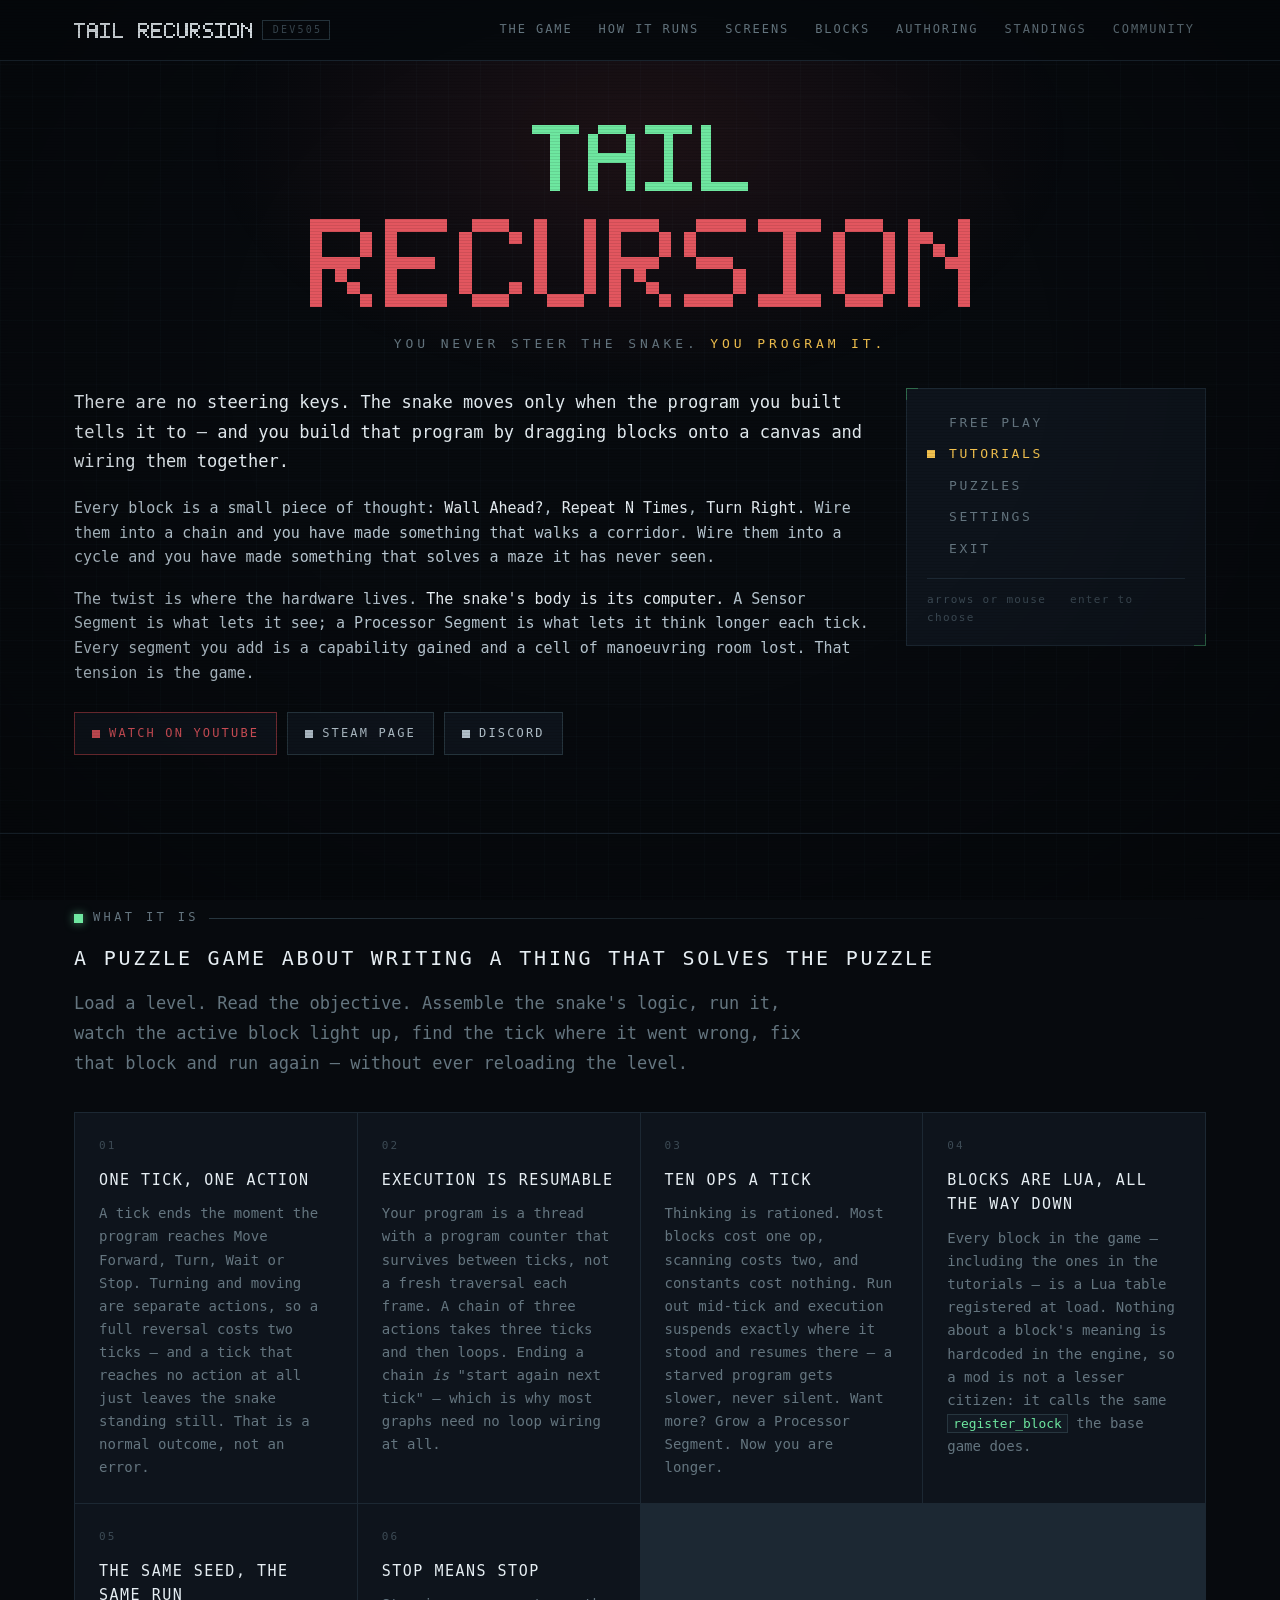
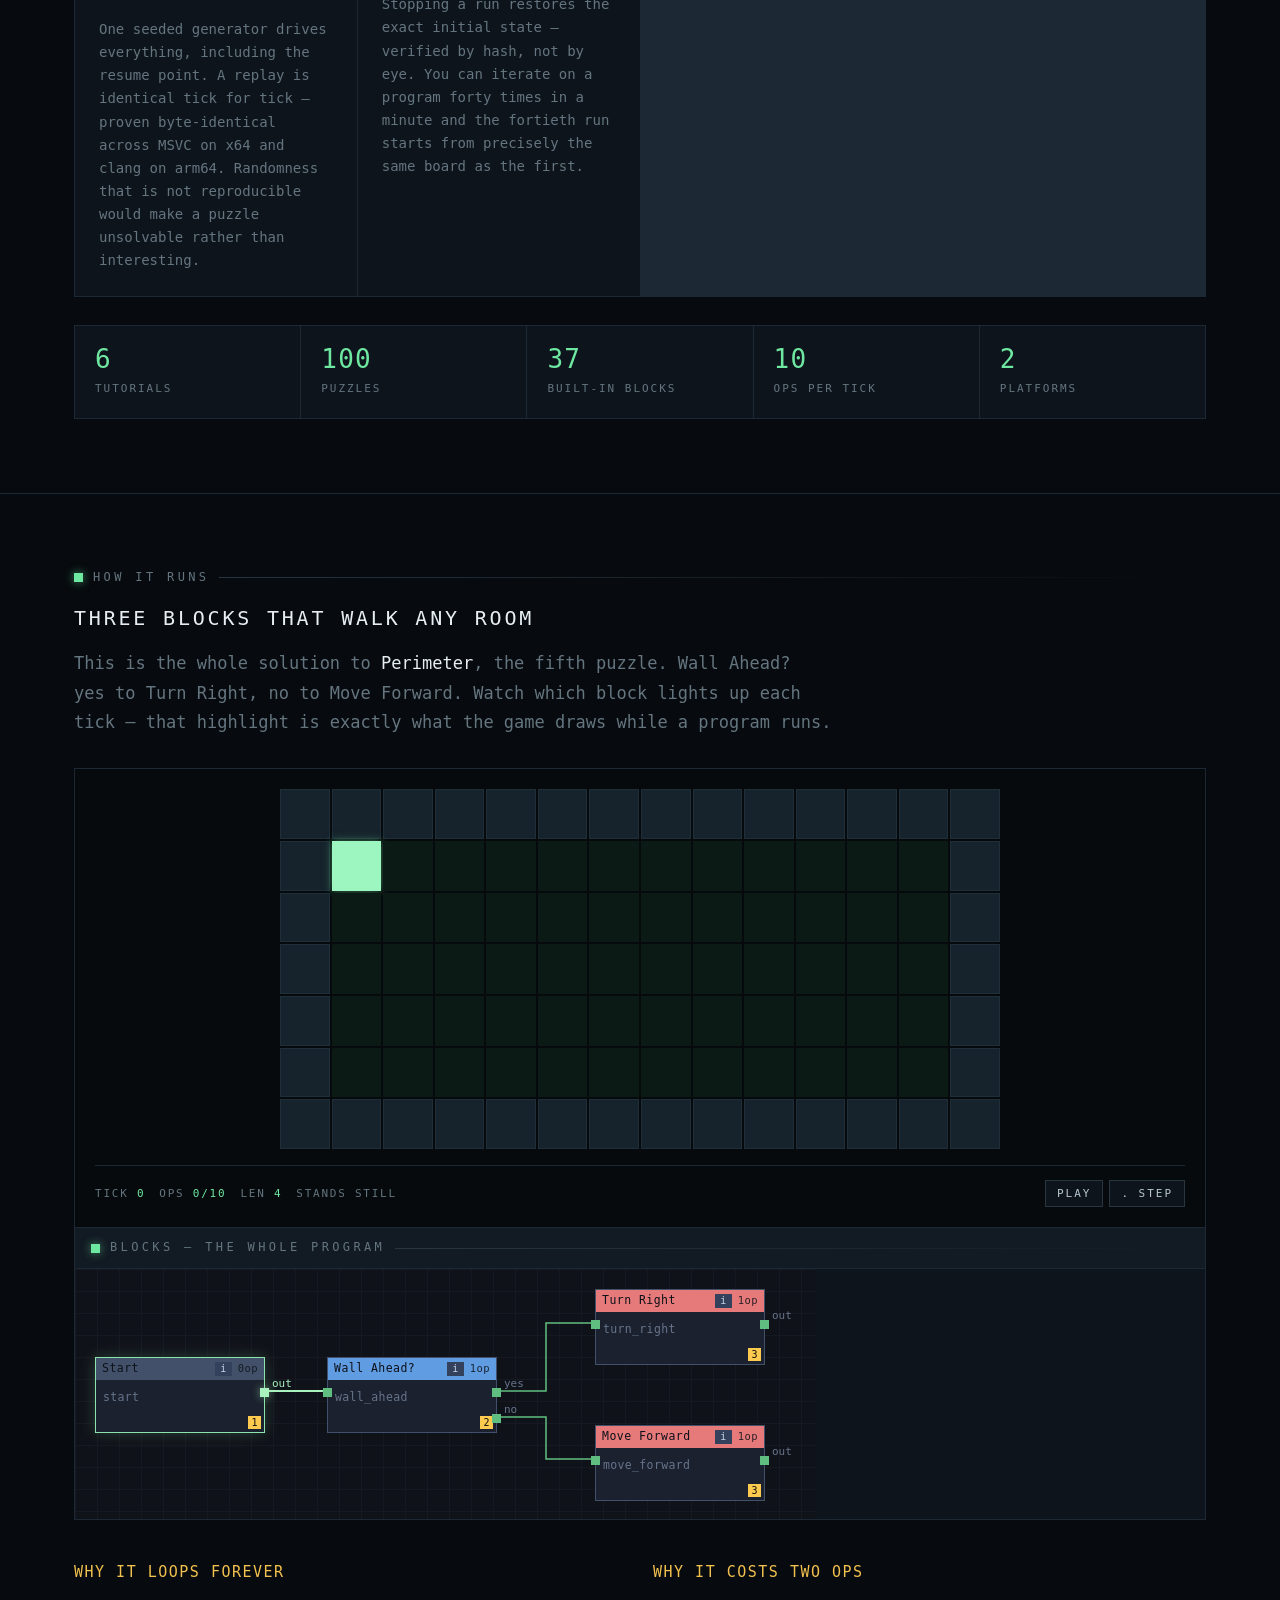
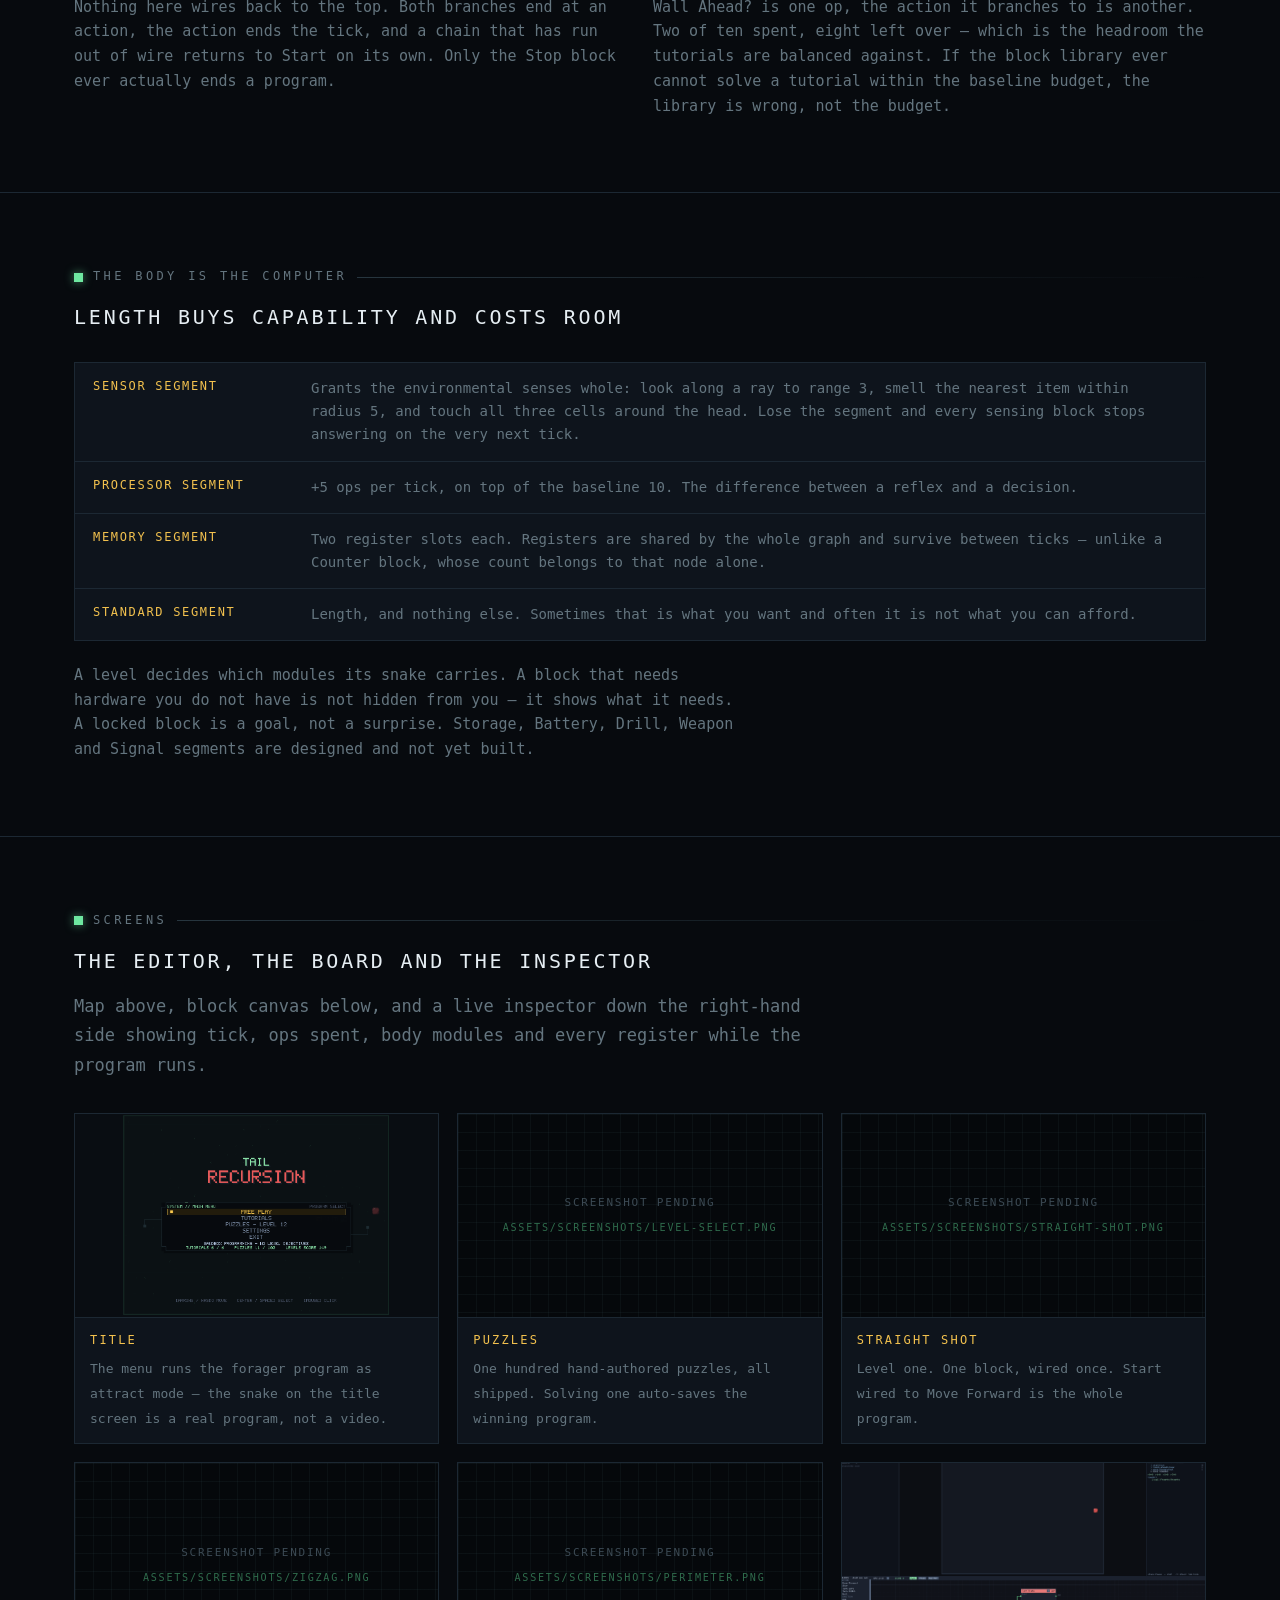
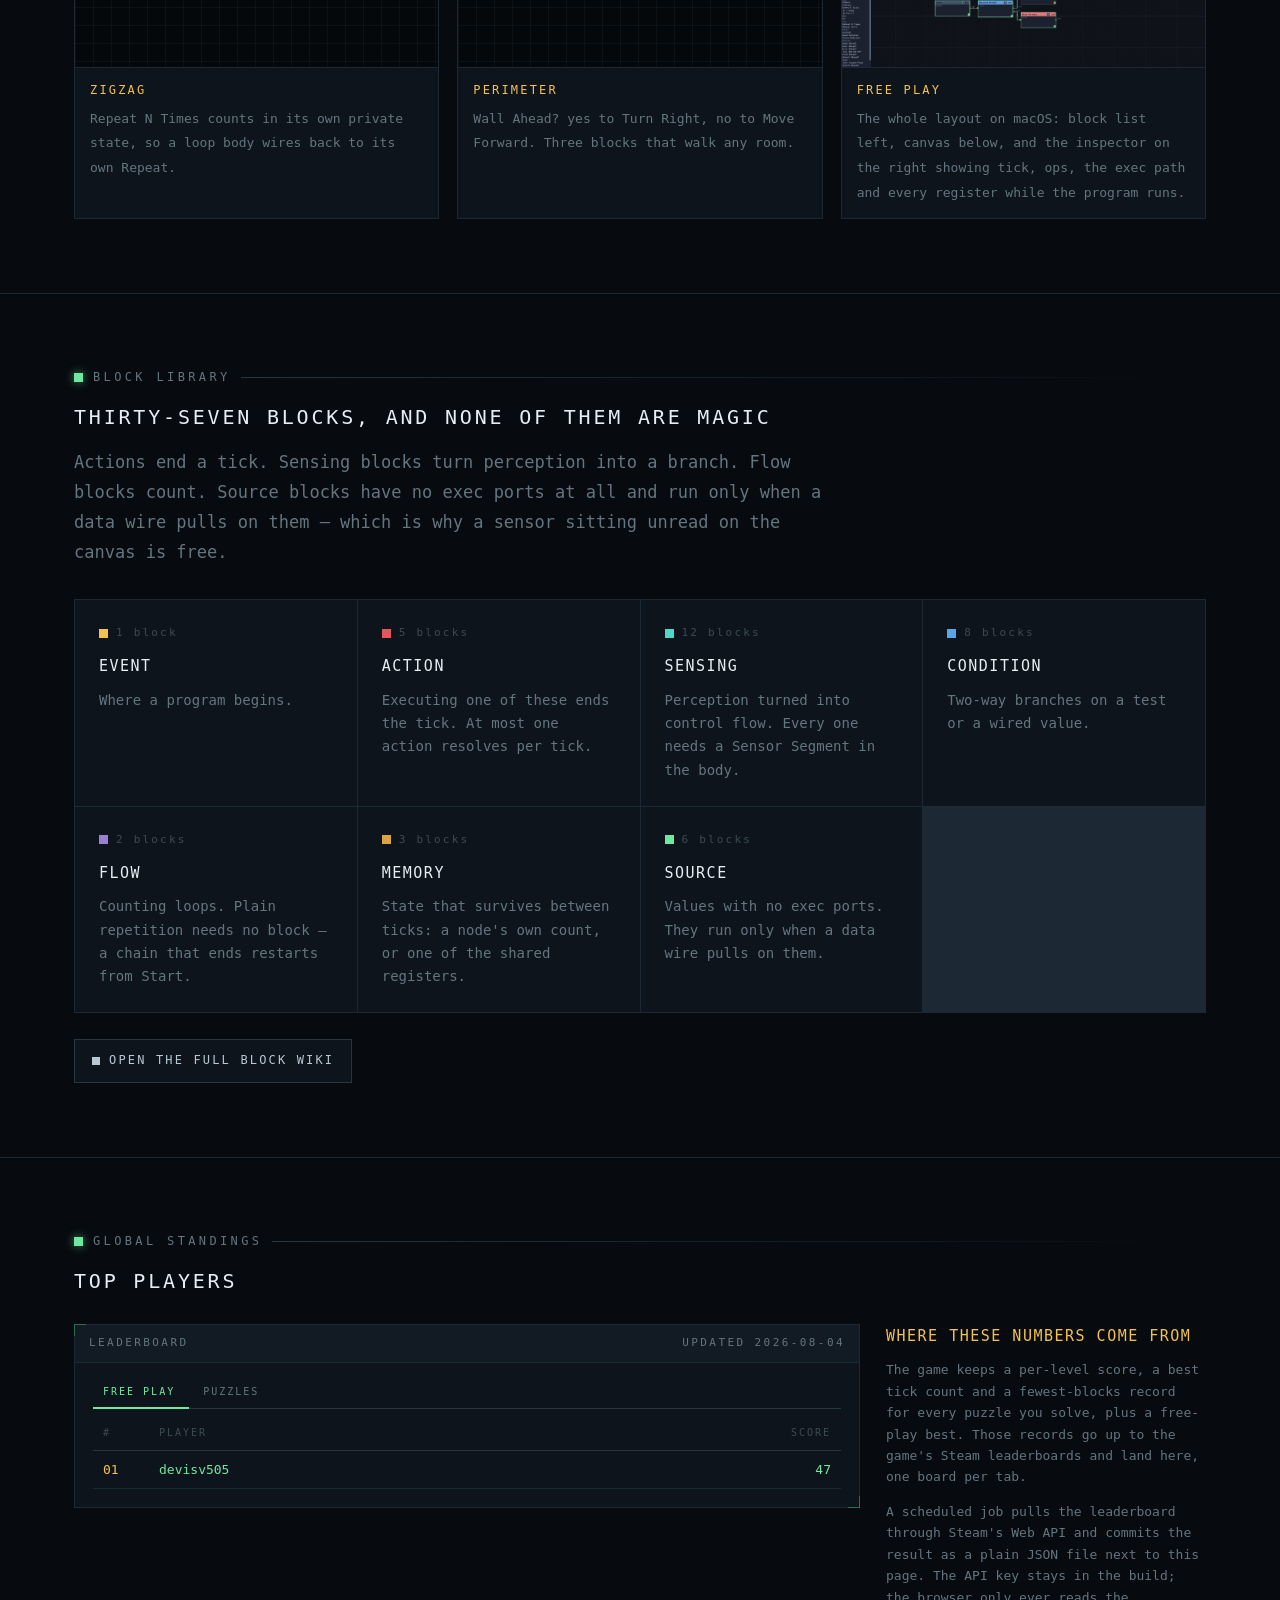
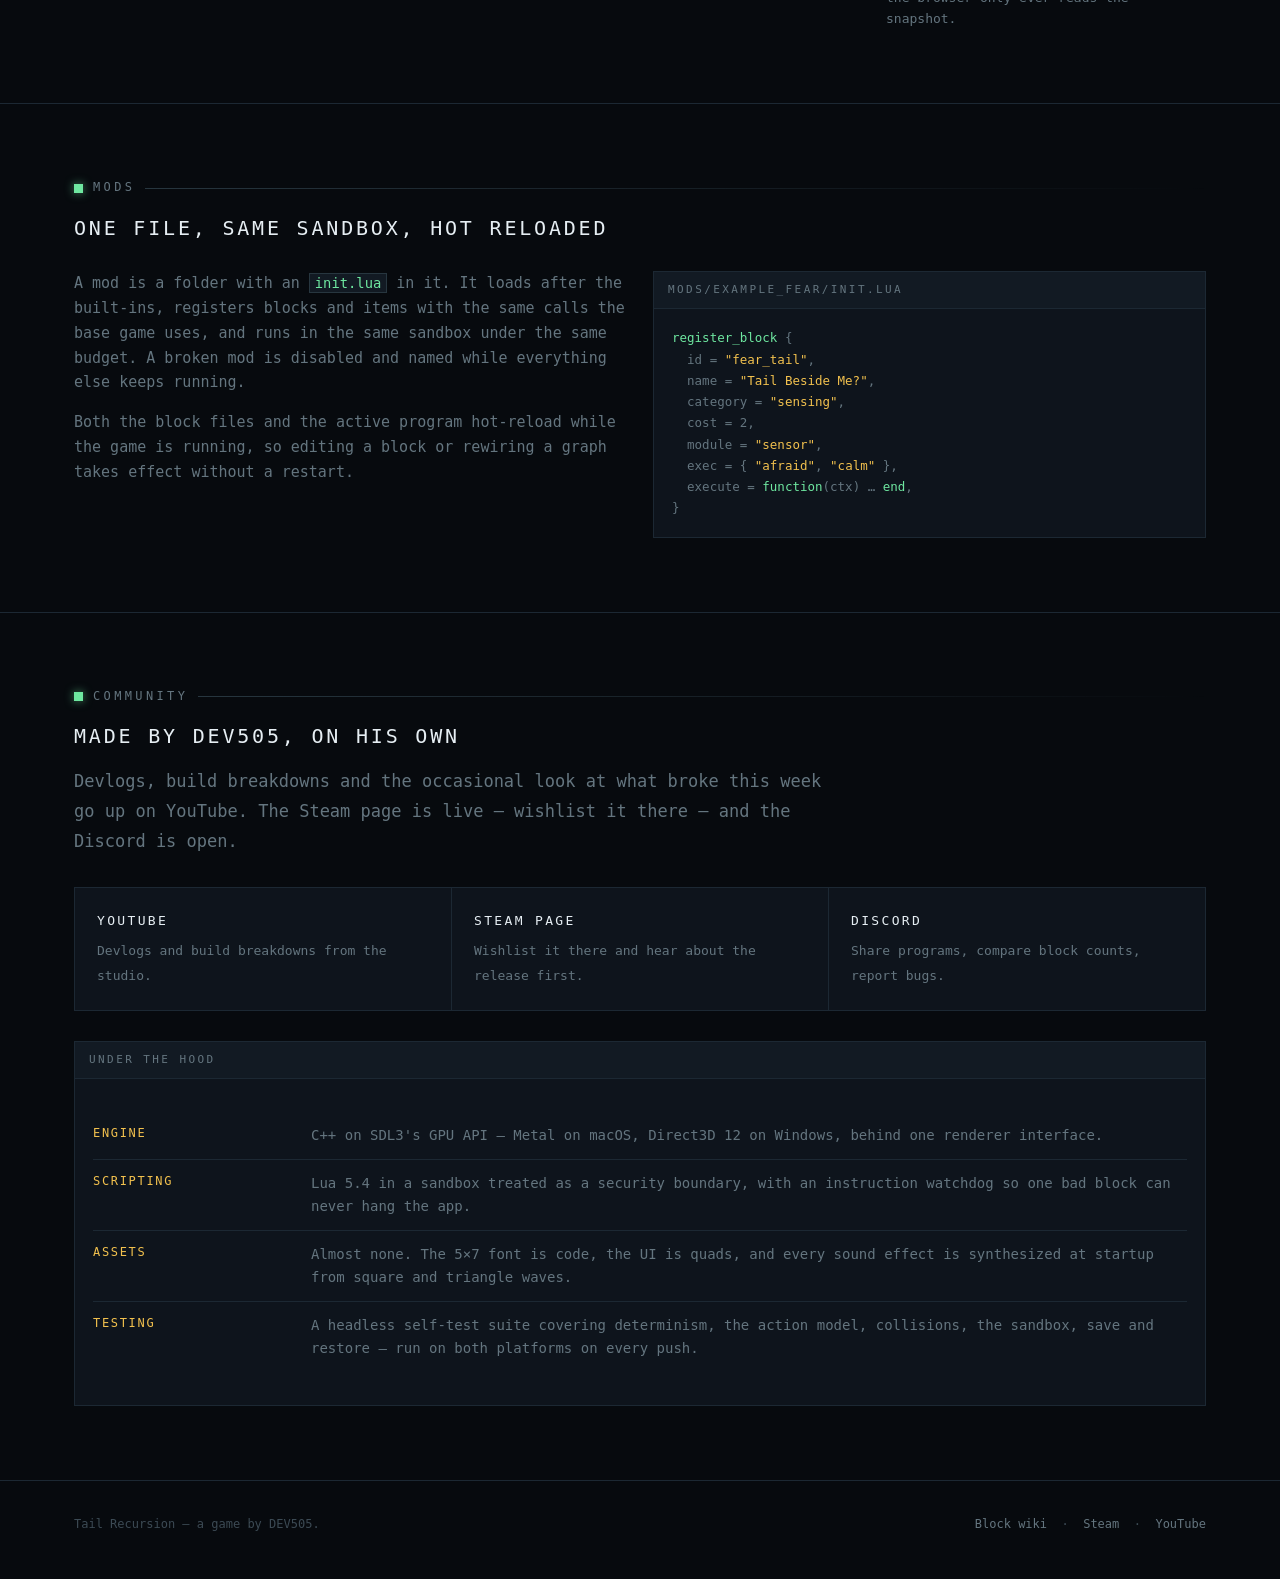
==== commit 797e5b1b: "Describe the standings in the present tense The boards are live and already carrying entries, so the" ====
--- a/index.html
+++ b/index.html
@@ -387,8 +387,8 @@
         <h3 class="amber">Where these numbers come from</h3>
         <p class="dim" style="margin-top:10px;font-size:13px">
           The game keeps a per-level score, a best tick count and a fewest-blocks record for
-          every puzzle you solve, plus a free-play best. Once the game ships and starts
-          uploading them, those records go up to a Steam leaderboard and land here.
+          every puzzle you solve, plus a free-play best. Those records go up to the game's
+          Steam leaderboards and land here, one board per tab.
         </p>
         <p class="dim" style="font-size:13px">
           A scheduled job pulls the leaderboard through Steam's Web API and commits the result
